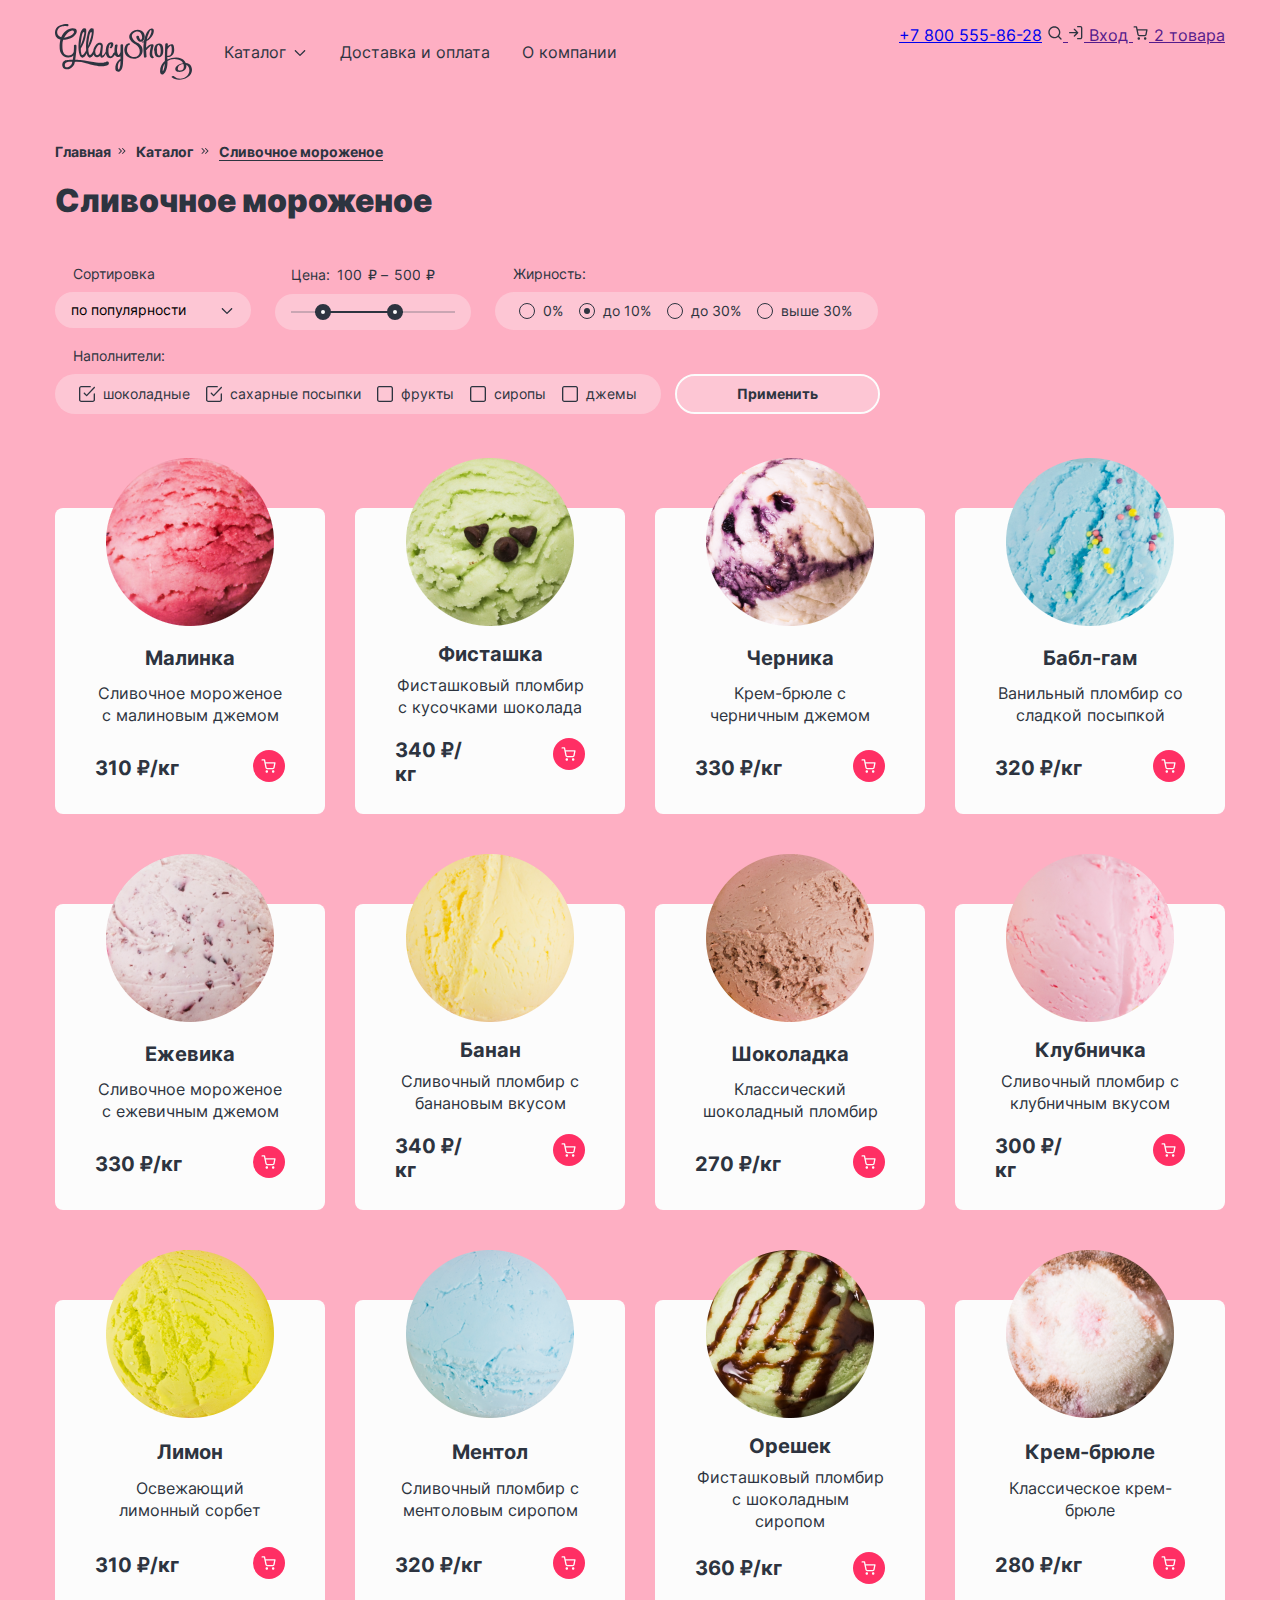
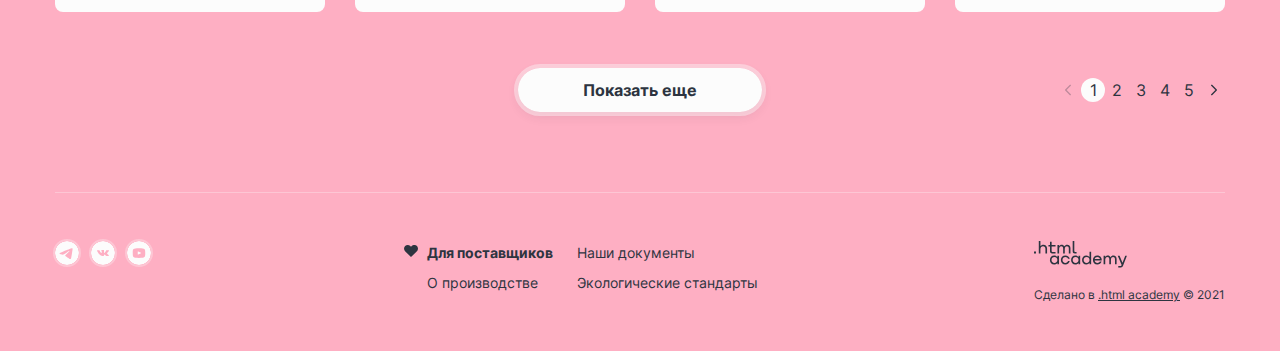
==== catalog.html @ d542ccf6 "Добавляет состояния для кнопок" ====
<!DOCTYPE html>
<html class="page" lang="ru">
  <head>
    <meta charset="utf-8">
    <title>Глейси</title>
    <link rel="stylesheet" href="css/style.css">
  </head>
  <body class="page__body page__body--pink">
    <header class="page__header page-header">
      <nav class="page-header__nav">
        <a class="page-header__logo logo" href="index.html">
          <img class="logo__img" src="img/logo.svg" width="137" height="56" alt="Глейси">
        </a>

        <ul class="page-header__menu site-menu">
          <li class="site-menu__item">
            <a href="" class="site-menu__link">
              Каталог
              <svg class="site-menu__icon" width="16" height="16" viewBox="0 0 16 16" fill="none" xmlns="http://www.w3.org/2000/svg">
                <path fill-rule="evenodd" clip-rule="evenodd" d="M3.80799 6.19526C3.54764 5.93491 3.12553 5.93491 2.86518 6.19526C2.60483 6.45561 2.60483 6.87772 2.86518 7.13807L7.52553 11.7984C7.52759 11.8005 7.52967 11.8026 7.53177 11.8047C7.66246 11.9354 7.83392 12.0005 8.00521 12C8.17518 11.9995 8.34498 11.9344 8.47466 11.8047C8.47675 11.8027 8.47881 11.8006 8.48087 11.7985L13.1412 7.13807C13.4016 6.87772 13.4016 6.45561 13.1412 6.19526C12.8809 5.93491 12.4588 5.93491 12.1984 6.19526L8.00321 10.3905L3.80799 6.19526Z" fill="#2D3440"/>
                </svg>
              </span>
            </a>
          </li>
          <li class="site-menu__item">
            <a href="" class="site-menu__link">Доставка и оплата</a>
          </li>
          <li class="site-menu__item">
            <a href="" class="site-menu__link">О компании</a>
          </li>
        </ul>

        <div class="page-header__menu additional-menu">
          <a class="additional-menu__phone" href="tel:+78005558628">+7 800 555-86-28</a>
          <a class="additional-menu__button additional-menu__button--search" href="">
            <span class="visually-hidden">Поиск</span>
            <svg class="additional-menu__icon" width="16" height="16" viewBox="0 0 16 16" fill="none" xmlns="http://www.w3.org/2000/svg">
              <path fill-rule="evenodd" clip-rule="evenodd" d="M2.66341 7.33008C2.66341 4.75275 4.75275 2.66341 7.33008 2.66341C9.90741 2.66341 11.9967 4.75275 11.9967 7.33008C11.9967 8.58735 11.4995 9.7285 10.691 10.5676C10.6682 10.5852 10.6462 10.6044 10.6253 10.6253C10.6044 10.6463 10.5852 10.6682 10.5676 10.6911C9.72847 11.4996 8.58734 11.9967 7.33008 11.9967C4.75275 11.9967 2.66341 9.90741 2.66341 7.33008ZM11.0752 12.018C10.0487 12.8391 8.74675 13.3301 7.33008 13.3301C4.01637 13.3301 1.33008 10.6438 1.33008 7.33008C1.33008 4.01637 4.01637 1.33008 7.33008 1.33008C10.6438 1.33008 13.3301 4.01637 13.3301 7.33008C13.3301 8.74676 12.8391 10.0488 12.018 11.0752L14.4681 13.5253C14.7285 13.7857 14.7285 14.2078 14.4681 14.4682C14.2078 14.7285 13.7857 14.7285 13.5253 14.4682L11.0752 12.018Z" fill="#2D3440"/>
              </svg>

          </a>
          <a class="additional-menu__button" href="">
            <svg width="16" height="16" viewBox="0 0 16 16" fill="none" xmlns="http://www.w3.org/2000/svg">
              <path fill-rule="evenodd" clip-rule="evenodd" d="M9 1.66667C9 1.29848 9.29848 1 9.66667 1H12.3333C12.8638 1 13.3725 1.21071 13.7475 1.58579C14.1226 1.96086 14.3333 2.46957 14.3333 3V12.3333C14.3333 12.8638 14.1226 13.3725 13.7475 13.7475C13.3725 14.1226 12.8638 14.3333 12.3333 14.3333H9.66667C9.29848 14.3333 9 14.0349 9 13.6667C9 13.2985 9.29848 13 9.66667 13H12.3333C12.5101 13 12.6797 12.9298 12.8047 12.8047C12.9298 12.6797 13 12.5101 13 12.3333V3C13 2.82319 12.9298 2.65362 12.8047 2.5286C12.6797 2.40357 12.5101 2.33333 12.3333 2.33333H9.66667C9.29848 2.33333 9 2.03486 9 1.66667ZM5.86189 3.86193C6.12224 3.60158 6.54435 3.60158 6.8047 3.86193L10.1338 7.19103C10.1509 7.20785 10.1671 7.22559 10.1824 7.24416C10.2142 7.28296 10.2411 7.32451 10.2628 7.36795C10.3079 7.45781 10.3333 7.55927 10.3333 7.66667C10.3333 7.77529 10.3074 7.87785 10.2613 7.96846C10.241 8.00841 10.2164 8.04675 10.1876 8.08278C10.1708 8.10378 10.1527 8.12375 10.1335 8.14256L6.8047 11.4714C6.54435 11.7318 6.12224 11.7318 5.86189 11.4714C5.60154 11.2111 5.60154 10.7889 5.86189 10.5286L8.05715 8.33333H1.66667C1.29848 8.33333 1 8.03486 1 7.66667C1 7.29848 1.29848 7 1.66667 7H8.05715L5.86189 4.80474C5.60154 4.54439 5.60154 4.12228 5.86189 3.86193Z" fill="#2D3440"/>
              </svg>
              Вход
          </a>
          <a class="additional-menu__button" href="">
            <span class="visually-hidden">Корзина</span>
            <svg width="16" height="16" viewBox="0 0 16 16" fill="none" xmlns="http://www.w3.org/2000/svg">
              <path fill-rule="evenodd" clip-rule="evenodd" d="M1.16667 1.25C0.798477 1.25 0.5 1.54848 0.5 1.91667C0.5 2.28486 0.798477 2.58333 1.16667 2.58333H2.93794L3.40537 4.91872C3.40821 4.93667 3.41176 4.95438 3.416 4.97182L4.38338 9.80515L4.3835 9.80571C4.46706 10.2257 4.69562 10.603 5.02921 10.8715C5.36111 11.1387 5.77595 11.2813 6.20183 11.2748H11.8225C12.2484 11.2813 12.6633 11.1387 12.9952 10.8715C13.3289 10.6029 13.5575 10.2254 13.641 9.80515L13.641 9.80515L13.642 9.80016L14.5691 4.93872C14.6063 4.74355 14.5545 4.54195 14.4279 4.38887C14.3012 4.23578 14.1129 4.14716 13.9142 4.14716H4.61072L4.1381 1.78583C4.07574 1.47426 3.80215 1.25 3.4844 1.25H1.16667ZM5.69098 9.54444L4.87759 5.4805H13.1084L12.3328 9.54736C12.31 9.65988 12.2485 9.7609 12.1591 9.83291C12.0691 9.90535 11.9565 9.94383 11.841 9.94162L11.841 9.94149H11.8282H6.19614V9.94137L6.18337 9.94162C6.06787 9.94383 5.95528 9.90535 5.8653 9.83291C5.77531 9.76048 5.71368 9.6587 5.69117 9.5454L5.69098 9.54444ZM4.55739 13.5054C4.55739 12.8175 5.1151 12.2597 5.80307 12.2597C6.49105 12.2597 7.04876 12.8175 7.04876 13.5054C7.04876 14.1934 6.49105 14.7511 5.80307 14.7511C5.1151 14.7511 4.55739 14.1934 4.55739 13.5054ZM10.9307 13.5054C10.9307 12.8175 11.4884 12.2597 12.1764 12.2597C12.8644 12.2597 13.4221 12.8175 13.4221 13.5054C13.4221 14.1934 12.8644 14.7511 12.1764 14.7511C11.4884 14.7511 10.9307 14.1934 10.9307 13.5054Z" fill="#2D3440"/>
            </svg>
            2 товара
          </a>
        </div>
      </nav>
    </header>

    <main class="page__main page-main">
      <ul class="breadcrumbs">
        <li class="breadcrumbs__item">
          <a class="breadcrumbs__link" href="">Главная</a>
        </li>
        <li class="breadcrumbs__item">
          <a class="breadcrumbs__link" href="">Каталог</a>
        </li>
        <li class="breadcrumbs__item">
          <a class="breadcrumbs__link breadcrumbs__link--current" href="">Сливочное мороженое</a>
        </li>
      </ul>

      <h1 class="page-main__title page-main__title--inner">
        Сливочное мороженое
      </h1>

      <section class="filter">
        <form class="filter__form" action="https://echo.htmlacademy.ru/" method="get">

          <div class="filter__top">
            <fieldset class="filter__fieldset">
              <legend class="filter__title" for="sorting">Сортировка</legend>
              <select class="filter__select" name="sorting" id="sorting">
                <option value="popular" checked>по популярности</option>
                <option value="cheap">cначала дешёвое</option>
                <option value="expensive">cначала дорогое</option>
              </select>
            </fieldset>

            <fieldset class="filter__fieldset">
              <legend class="visually-hidden">Цена:</legend>
              <div class="range">
                <div class="range__fields filter__title">
                  Цена:
                  <label>
                  <input class="range__input" type="number" value="100" name="min-price">
                  ₽
                  </label>
                  <label>
                    –
                    <input class="range__input" type="number" value="500" name="max-pricee">
                    ₽
                  </label>
                </div>
                <div class="range__inner">
                  <div class="range__scale scale">
                    <div class="scale__bar" style="margin-left: 24px; margin-right: 52px;">
                      <button class="scale__toggle" type="button">
                        <span class="visually-hidden">Изменить минимальную цену</span>
                      </button>
                      <button class="scale__toggle" type="button">
                        <span class="visually-hidden">Изменить максимальную цену</span>
                      </button>
                    </div>
                  </div>
                </div>

              </div>
            </fieldset>

            <fieldset class="filter__fieldset">
              <legend class="filter__title">Жирность:</legend>
              <ul class="filter__list">
                <li class="filter__item">
                  <label class="control control--radio">
                    <input class="control__input" type="radio" name="fat-content" value="0">
                    <span class="control__lead">0%</span>
                  </label>
                </li>
                <li class="filter__item">
                  <label class="control control--radio">
                    <input class="control__input" type="radio" name="fat-content" value="up-to-10" checked>
                    <span class="control__lead">до 10%</span>
                  </label>
                </li>
                <li class="filter__item">
                  <label class="control control--radio">
                    <input class="control__input" type="radio" name="fat-content" value="up-to-30">
                    <span class="control__lead">до 30%</span>
                  </label>
                </li>
                <li class="filter__item">
                  <label class="control control--radio">
                    <input class="control__input" type="radio" name="fat-content" value="above-30">
                    <span class="control__lead">выше 30%</span>
                  </label>
                </li>
              </ul>
            </fieldset>
          </div>


          <div class="filter__bottom">
            <fieldset class="filter__fieldset">
              <legend class="filter__title">Наполнители:</legend>
              <ul class="filter__list filter__list--fillers">
                <li class="filter__item">
                  <label class="control control--checkbox">
                    <input class="control__input" type="checkbox" name="chocolate" checked>
                    <span class="control__lead">шоколадные</span>
                  </label>
                </li>
                <li class="filter__item">
                  <label  class="control control--checkbox">
                    <input class="control__input" type="checkbox" name="sugar" checked>
                    <span class="control__lead">сахарные посыпки</span>
                  </label>
                </li>
                <li class="filter__item">
                  <label  class="control control--checkbox">
                    <input class="control__input" type="checkbox" name="fruits">
                    <span class="control__lead">фрукты</span>
                  </label>
                </li>
                <li class="filter__item">
                  <label  class="control control--checkbox">
                    <input class="control__input" type="checkbox" name="syrups">
                    <span class="control__lead">сиропы</span>
                  </label>
                </li>
                <li class="filter__item">
                  <label  class="control control--checkbox">
                    <input class="control__input" type="checkbox" name="jams">
                    <span class="control__lead">джемы</span>
                  </label>
                </li>
              </ul>
            </fieldset>

            <input class="filter__button button button--tretiary" type="submit" value="Применить">
          </div>

        </form>
      </section>

      <section class="card-list">
        <h2 class="visually-hidden">Результаты поиска</h2>

        <article class="card">
          <img class="card__img" src="img/catalog/catalog-1.png" width="168" height="168" alt="">
          <h4 class="card__title">Малинка</h4>
          <p class="card__desc">Сливочное мороженое с малиновым джемом</p>
          <span class="card__price">310 ₽/кг</span>
          <button class="card__button">
            <span class="visually-hidden">Купить</span>
            <svg width="16" height="16" viewBox="0 0 16 16" fill="none" xmlns="http://www.w3.org/2000/svg">
              <path fill-rule="evenodd" clip-rule="evenodd" d="M1.16667 1.25C0.798477 1.25 0.5 1.54848 0.5 1.91667C0.5 2.28486 0.798477 2.58333 1.16667 2.58333H2.93794L3.40537 4.91872C3.40821 4.93667 3.41176 4.95438 3.416 4.97182L4.38338 9.80515L4.3835 9.80571C4.46706 10.2257 4.69562 10.603 5.02921 10.8715C5.36111 11.1387 5.77595 11.2813 6.20183 11.2748H11.8225C12.2484 11.2813 12.6633 11.1387 12.9952 10.8715C13.3289 10.6029 13.5575 10.2254 13.641 9.80515L13.641 9.80515L13.642 9.80016L14.5691 4.93872C14.6063 4.74355 14.5545 4.54195 14.4279 4.38887C14.3012 4.23578 14.1129 4.14716 13.9142 4.14716H4.61072L4.1381 1.78583C4.07574 1.47426 3.80215 1.25 3.4844 1.25H1.16667ZM5.69098 9.54444L4.87759 5.4805H13.1084L12.3328 9.54736C12.31 9.65988 12.2485 9.7609 12.1591 9.83291C12.0691 9.90535 11.9565 9.94383 11.841 9.94162L11.841 9.94149H11.8282H6.19614V9.94137L6.18337 9.94162C6.06787 9.94383 5.95528 9.90535 5.8653 9.83291C5.77531 9.76048 5.71368 9.6587 5.69117 9.5454L5.69098 9.54444ZM4.55739 13.5054C4.55739 12.8175 5.1151 12.2597 5.80307 12.2597C6.49105 12.2597 7.04876 12.8175 7.04876 13.5054C7.04876 14.1934 6.49105 14.7511 5.80307 14.7511C5.1151 14.7511 4.55739 14.1934 4.55739 13.5054ZM10.9307 13.5054C10.9307 12.8175 11.4884 12.2597 12.1764 12.2597C12.8644 12.2597 13.4221 12.8175 13.4221 13.5054C13.4221 14.1934 12.8644 14.7511 12.1764 14.7511C11.4884 14.7511 10.9307 14.1934 10.9307 13.5054Z" fill="currentColor"/>
            </svg>
          </button>
        </article>

        <article class="card">
          <img class="card__img" src="img/catalog/catalog-2.png" width="168" height="168" alt="">
          <h4 class="card__title">Фисташка</h4>
          <p class="card__desc">Фисташковый пломбир с кусочками шоколада</p>
          <span class="card__price">340 ₽/кг</span>
          <button class="card__button">
            <span class="visually-hidden">Купить</span>
            <svg width="16" height="16" viewBox="0 0 16 16" fill="none" xmlns="http://www.w3.org/2000/svg">
              <path fill-rule="evenodd" clip-rule="evenodd" d="M1.16667 1.25C0.798477 1.25 0.5 1.54848 0.5 1.91667C0.5 2.28486 0.798477 2.58333 1.16667 2.58333H2.93794L3.40537 4.91872C3.40821 4.93667 3.41176 4.95438 3.416 4.97182L4.38338 9.80515L4.3835 9.80571C4.46706 10.2257 4.69562 10.603 5.02921 10.8715C5.36111 11.1387 5.77595 11.2813 6.20183 11.2748H11.8225C12.2484 11.2813 12.6633 11.1387 12.9952 10.8715C13.3289 10.6029 13.5575 10.2254 13.641 9.80515L13.641 9.80515L13.642 9.80016L14.5691 4.93872C14.6063 4.74355 14.5545 4.54195 14.4279 4.38887C14.3012 4.23578 14.1129 4.14716 13.9142 4.14716H4.61072L4.1381 1.78583C4.07574 1.47426 3.80215 1.25 3.4844 1.25H1.16667ZM5.69098 9.54444L4.87759 5.4805H13.1084L12.3328 9.54736C12.31 9.65988 12.2485 9.7609 12.1591 9.83291C12.0691 9.90535 11.9565 9.94383 11.841 9.94162L11.841 9.94149H11.8282H6.19614V9.94137L6.18337 9.94162C6.06787 9.94383 5.95528 9.90535 5.8653 9.83291C5.77531 9.76048 5.71368 9.6587 5.69117 9.5454L5.69098 9.54444ZM4.55739 13.5054C4.55739 12.8175 5.1151 12.2597 5.80307 12.2597C6.49105 12.2597 7.04876 12.8175 7.04876 13.5054C7.04876 14.1934 6.49105 14.7511 5.80307 14.7511C5.1151 14.7511 4.55739 14.1934 4.55739 13.5054ZM10.9307 13.5054C10.9307 12.8175 11.4884 12.2597 12.1764 12.2597C12.8644 12.2597 13.4221 12.8175 13.4221 13.5054C13.4221 14.1934 12.8644 14.7511 12.1764 14.7511C11.4884 14.7511 10.9307 14.1934 10.9307 13.5054Z" fill="currentColor"/>
            </svg>
          </button>
        </article>

        <article class="card">
          <img class="card__img" src="img/catalog/catalog-3.png" width="168" height="168" alt="">
          <h4 class="card__title">Черника</h4>
          <p class="card__desc">Крем-брюле с черничным джемом</p>
          <span class="card__price">330 ₽/кг</span>
          <button class="card__button">
            <span class="visually-hidden">Купить</span>
            <svg width="16" height="16" viewBox="0 0 16 16" fill="none" xmlns="http://www.w3.org/2000/svg">
              <path fill-rule="evenodd" clip-rule="evenodd" d="M1.16667 1.25C0.798477 1.25 0.5 1.54848 0.5 1.91667C0.5 2.28486 0.798477 2.58333 1.16667 2.58333H2.93794L3.40537 4.91872C3.40821 4.93667 3.41176 4.95438 3.416 4.97182L4.38338 9.80515L4.3835 9.80571C4.46706 10.2257 4.69562 10.603 5.02921 10.8715C5.36111 11.1387 5.77595 11.2813 6.20183 11.2748H11.8225C12.2484 11.2813 12.6633 11.1387 12.9952 10.8715C13.3289 10.6029 13.5575 10.2254 13.641 9.80515L13.641 9.80515L13.642 9.80016L14.5691 4.93872C14.6063 4.74355 14.5545 4.54195 14.4279 4.38887C14.3012 4.23578 14.1129 4.14716 13.9142 4.14716H4.61072L4.1381 1.78583C4.07574 1.47426 3.80215 1.25 3.4844 1.25H1.16667ZM5.69098 9.54444L4.87759 5.4805H13.1084L12.3328 9.54736C12.31 9.65988 12.2485 9.7609 12.1591 9.83291C12.0691 9.90535 11.9565 9.94383 11.841 9.94162L11.841 9.94149H11.8282H6.19614V9.94137L6.18337 9.94162C6.06787 9.94383 5.95528 9.90535 5.8653 9.83291C5.77531 9.76048 5.71368 9.6587 5.69117 9.5454L5.69098 9.54444ZM4.55739 13.5054C4.55739 12.8175 5.1151 12.2597 5.80307 12.2597C6.49105 12.2597 7.04876 12.8175 7.04876 13.5054C7.04876 14.1934 6.49105 14.7511 5.80307 14.7511C5.1151 14.7511 4.55739 14.1934 4.55739 13.5054ZM10.9307 13.5054C10.9307 12.8175 11.4884 12.2597 12.1764 12.2597C12.8644 12.2597 13.4221 12.8175 13.4221 13.5054C13.4221 14.1934 12.8644 14.7511 12.1764 14.7511C11.4884 14.7511 10.9307 14.1934 10.9307 13.5054Z" fill="currentColor"/>
            </svg>
          </button>
        </article>

        <article class="card">
          <img class="card__img" src="img/catalog/catalog-4.png" width="168" height="168" alt="">
          <h4 class="card__title">Бабл-гам</h4>
          <p class="card__desc">Ванильный пломбир со сладкой посыпкой</p>
          <span class="card__price">320 ₽/кг</span>
          <button class="card__button">
            <span class="visually-hidden">Купить</span>
            <svg width="16" height="16" viewBox="0 0 16 16" fill="none" xmlns="http://www.w3.org/2000/svg">
              <path fill-rule="evenodd" clip-rule="evenodd" d="M1.16667 1.25C0.798477 1.25 0.5 1.54848 0.5 1.91667C0.5 2.28486 0.798477 2.58333 1.16667 2.58333H2.93794L3.40537 4.91872C3.40821 4.93667 3.41176 4.95438 3.416 4.97182L4.38338 9.80515L4.3835 9.80571C4.46706 10.2257 4.69562 10.603 5.02921 10.8715C5.36111 11.1387 5.77595 11.2813 6.20183 11.2748H11.8225C12.2484 11.2813 12.6633 11.1387 12.9952 10.8715C13.3289 10.6029 13.5575 10.2254 13.641 9.80515L13.641 9.80515L13.642 9.80016L14.5691 4.93872C14.6063 4.74355 14.5545 4.54195 14.4279 4.38887C14.3012 4.23578 14.1129 4.14716 13.9142 4.14716H4.61072L4.1381 1.78583C4.07574 1.47426 3.80215 1.25 3.4844 1.25H1.16667ZM5.69098 9.54444L4.87759 5.4805H13.1084L12.3328 9.54736C12.31 9.65988 12.2485 9.7609 12.1591 9.83291C12.0691 9.90535 11.9565 9.94383 11.841 9.94162L11.841 9.94149H11.8282H6.19614V9.94137L6.18337 9.94162C6.06787 9.94383 5.95528 9.90535 5.8653 9.83291C5.77531 9.76048 5.71368 9.6587 5.69117 9.5454L5.69098 9.54444ZM4.55739 13.5054C4.55739 12.8175 5.1151 12.2597 5.80307 12.2597C6.49105 12.2597 7.04876 12.8175 7.04876 13.5054C7.04876 14.1934 6.49105 14.7511 5.80307 14.7511C5.1151 14.7511 4.55739 14.1934 4.55739 13.5054ZM10.9307 13.5054C10.9307 12.8175 11.4884 12.2597 12.1764 12.2597C12.8644 12.2597 13.4221 12.8175 13.4221 13.5054C13.4221 14.1934 12.8644 14.7511 12.1764 14.7511C11.4884 14.7511 10.9307 14.1934 10.9307 13.5054Z" fill="currentColor"/>
            </svg>
          </button>
        </article>

        <article class="card">
          <img class="card__img" src="img/catalog/catalog-5.png" width="168" height="168" alt="">
          <h4 class="card__title">Ежевика</h4>
          <p class="card__desc">Сливочное мороженое с ежевичным джемом</p>
          <span class="card__price">330 ₽/кг</span>
          <button class="card__button">
            <span class="visually-hidden">Купить</span>
            <svg width="16" height="16" viewBox="0 0 16 16" fill="none" xmlns="http://www.w3.org/2000/svg">
              <path fill-rule="evenodd" clip-rule="evenodd" d="M1.16667 1.25C0.798477 1.25 0.5 1.54848 0.5 1.91667C0.5 2.28486 0.798477 2.58333 1.16667 2.58333H2.93794L3.40537 4.91872C3.40821 4.93667 3.41176 4.95438 3.416 4.97182L4.38338 9.80515L4.3835 9.80571C4.46706 10.2257 4.69562 10.603 5.02921 10.8715C5.36111 11.1387 5.77595 11.2813 6.20183 11.2748H11.8225C12.2484 11.2813 12.6633 11.1387 12.9952 10.8715C13.3289 10.6029 13.5575 10.2254 13.641 9.80515L13.641 9.80515L13.642 9.80016L14.5691 4.93872C14.6063 4.74355 14.5545 4.54195 14.4279 4.38887C14.3012 4.23578 14.1129 4.14716 13.9142 4.14716H4.61072L4.1381 1.78583C4.07574 1.47426 3.80215 1.25 3.4844 1.25H1.16667ZM5.69098 9.54444L4.87759 5.4805H13.1084L12.3328 9.54736C12.31 9.65988 12.2485 9.7609 12.1591 9.83291C12.0691 9.90535 11.9565 9.94383 11.841 9.94162L11.841 9.94149H11.8282H6.19614V9.94137L6.18337 9.94162C6.06787 9.94383 5.95528 9.90535 5.8653 9.83291C5.77531 9.76048 5.71368 9.6587 5.69117 9.5454L5.69098 9.54444ZM4.55739 13.5054C4.55739 12.8175 5.1151 12.2597 5.80307 12.2597C6.49105 12.2597 7.04876 12.8175 7.04876 13.5054C7.04876 14.1934 6.49105 14.7511 5.80307 14.7511C5.1151 14.7511 4.55739 14.1934 4.55739 13.5054ZM10.9307 13.5054C10.9307 12.8175 11.4884 12.2597 12.1764 12.2597C12.8644 12.2597 13.4221 12.8175 13.4221 13.5054C13.4221 14.1934 12.8644 14.7511 12.1764 14.7511C11.4884 14.7511 10.9307 14.1934 10.9307 13.5054Z" fill="currentColor"/>
            </svg>
          </button>
        </article>

        <article class="card">
          <img class="card__img" src="img/catalog/catalog-6.png" width="168" height="168" alt="">
          <h4 class="card__title">Банан</h4>
          <p class="card__desc">Сливочный пломбир с банановым вкусом</p>
          <span class="card__price">340 ₽/кг</span>
          <button class="card__button">
            <span class="visually-hidden">Купить</span>
            <svg width="16" height="16" viewBox="0 0 16 16" fill="none" xmlns="http://www.w3.org/2000/svg">
              <path fill-rule="evenodd" clip-rule="evenodd" d="M1.16667 1.25C0.798477 1.25 0.5 1.54848 0.5 1.91667C0.5 2.28486 0.798477 2.58333 1.16667 2.58333H2.93794L3.40537 4.91872C3.40821 4.93667 3.41176 4.95438 3.416 4.97182L4.38338 9.80515L4.3835 9.80571C4.46706 10.2257 4.69562 10.603 5.02921 10.8715C5.36111 11.1387 5.77595 11.2813 6.20183 11.2748H11.8225C12.2484 11.2813 12.6633 11.1387 12.9952 10.8715C13.3289 10.6029 13.5575 10.2254 13.641 9.80515L13.641 9.80515L13.642 9.80016L14.5691 4.93872C14.6063 4.74355 14.5545 4.54195 14.4279 4.38887C14.3012 4.23578 14.1129 4.14716 13.9142 4.14716H4.61072L4.1381 1.78583C4.07574 1.47426 3.80215 1.25 3.4844 1.25H1.16667ZM5.69098 9.54444L4.87759 5.4805H13.1084L12.3328 9.54736C12.31 9.65988 12.2485 9.7609 12.1591 9.83291C12.0691 9.90535 11.9565 9.94383 11.841 9.94162L11.841 9.94149H11.8282H6.19614V9.94137L6.18337 9.94162C6.06787 9.94383 5.95528 9.90535 5.8653 9.83291C5.77531 9.76048 5.71368 9.6587 5.69117 9.5454L5.69098 9.54444ZM4.55739 13.5054C4.55739 12.8175 5.1151 12.2597 5.80307 12.2597C6.49105 12.2597 7.04876 12.8175 7.04876 13.5054C7.04876 14.1934 6.49105 14.7511 5.80307 14.7511C5.1151 14.7511 4.55739 14.1934 4.55739 13.5054ZM10.9307 13.5054C10.9307 12.8175 11.4884 12.2597 12.1764 12.2597C12.8644 12.2597 13.4221 12.8175 13.4221 13.5054C13.4221 14.1934 12.8644 14.7511 12.1764 14.7511C11.4884 14.7511 10.9307 14.1934 10.9307 13.5054Z" fill="currentColor"/>
            </svg>
          </button>
        </article>

        <article class="card">
          <img class="card__img" src="img/catalog/catalog-7.png" width="168" height="168" alt="">
          <h4 class="card__title">Шоколадка</h4>
          <p class="card__desc">Классический шоколадный пломбир</p>
          <span class="card__price">270 ₽/кг</span>
          <button class="card__button">
            <span class="visually-hidden">Купить</span>
            <svg width="16" height="16" viewBox="0 0 16 16" fill="none" xmlns="http://www.w3.org/2000/svg">
              <path fill-rule="evenodd" clip-rule="evenodd" d="M1.16667 1.25C0.798477 1.25 0.5 1.54848 0.5 1.91667C0.5 2.28486 0.798477 2.58333 1.16667 2.58333H2.93794L3.40537 4.91872C3.40821 4.93667 3.41176 4.95438 3.416 4.97182L4.38338 9.80515L4.3835 9.80571C4.46706 10.2257 4.69562 10.603 5.02921 10.8715C5.36111 11.1387 5.77595 11.2813 6.20183 11.2748H11.8225C12.2484 11.2813 12.6633 11.1387 12.9952 10.8715C13.3289 10.6029 13.5575 10.2254 13.641 9.80515L13.641 9.80515L13.642 9.80016L14.5691 4.93872C14.6063 4.74355 14.5545 4.54195 14.4279 4.38887C14.3012 4.23578 14.1129 4.14716 13.9142 4.14716H4.61072L4.1381 1.78583C4.07574 1.47426 3.80215 1.25 3.4844 1.25H1.16667ZM5.69098 9.54444L4.87759 5.4805H13.1084L12.3328 9.54736C12.31 9.65988 12.2485 9.7609 12.1591 9.83291C12.0691 9.90535 11.9565 9.94383 11.841 9.94162L11.841 9.94149H11.8282H6.19614V9.94137L6.18337 9.94162C6.06787 9.94383 5.95528 9.90535 5.8653 9.83291C5.77531 9.76048 5.71368 9.6587 5.69117 9.5454L5.69098 9.54444ZM4.55739 13.5054C4.55739 12.8175 5.1151 12.2597 5.80307 12.2597C6.49105 12.2597 7.04876 12.8175 7.04876 13.5054C7.04876 14.1934 6.49105 14.7511 5.80307 14.7511C5.1151 14.7511 4.55739 14.1934 4.55739 13.5054ZM10.9307 13.5054C10.9307 12.8175 11.4884 12.2597 12.1764 12.2597C12.8644 12.2597 13.4221 12.8175 13.4221 13.5054C13.4221 14.1934 12.8644 14.7511 12.1764 14.7511C11.4884 14.7511 10.9307 14.1934 10.9307 13.5054Z" fill="currentColor"/>
            </svg>
          </button>
        </article>

        <article class="card">
          <img class="card__img" src="img/catalog/catalog-8.png" width="168" height="168" alt="">
          <h4 class="card__title">Клубничка</h4>
          <p class="card__desc">Сливочный пломбир с клубничным вкусом</p>
          <span class="card__price">300 ₽/кг</span>
          <button class="card__button">
            <span class="visually-hidden">Купить</span>
            <svg width="16" height="16" viewBox="0 0 16 16" fill="none" xmlns="http://www.w3.org/2000/svg">
              <path fill-rule="evenodd" clip-rule="evenodd" d="M1.16667 1.25C0.798477 1.25 0.5 1.54848 0.5 1.91667C0.5 2.28486 0.798477 2.58333 1.16667 2.58333H2.93794L3.40537 4.91872C3.40821 4.93667 3.41176 4.95438 3.416 4.97182L4.38338 9.80515L4.3835 9.80571C4.46706 10.2257 4.69562 10.603 5.02921 10.8715C5.36111 11.1387 5.77595 11.2813 6.20183 11.2748H11.8225C12.2484 11.2813 12.6633 11.1387 12.9952 10.8715C13.3289 10.6029 13.5575 10.2254 13.641 9.80515L13.641 9.80515L13.642 9.80016L14.5691 4.93872C14.6063 4.74355 14.5545 4.54195 14.4279 4.38887C14.3012 4.23578 14.1129 4.14716 13.9142 4.14716H4.61072L4.1381 1.78583C4.07574 1.47426 3.80215 1.25 3.4844 1.25H1.16667ZM5.69098 9.54444L4.87759 5.4805H13.1084L12.3328 9.54736C12.31 9.65988 12.2485 9.7609 12.1591 9.83291C12.0691 9.90535 11.9565 9.94383 11.841 9.94162L11.841 9.94149H11.8282H6.19614V9.94137L6.18337 9.94162C6.06787 9.94383 5.95528 9.90535 5.8653 9.83291C5.77531 9.76048 5.71368 9.6587 5.69117 9.5454L5.69098 9.54444ZM4.55739 13.5054C4.55739 12.8175 5.1151 12.2597 5.80307 12.2597C6.49105 12.2597 7.04876 12.8175 7.04876 13.5054C7.04876 14.1934 6.49105 14.7511 5.80307 14.7511C5.1151 14.7511 4.55739 14.1934 4.55739 13.5054ZM10.9307 13.5054C10.9307 12.8175 11.4884 12.2597 12.1764 12.2597C12.8644 12.2597 13.4221 12.8175 13.4221 13.5054C13.4221 14.1934 12.8644 14.7511 12.1764 14.7511C11.4884 14.7511 10.9307 14.1934 10.9307 13.5054Z" fill="currentColor"/>
            </svg>
          </button>
        </article>

        <article class="card">
          <img class="card__img" src="img/catalog/catalog-9.png" width="168" height="168" alt="">
          <h4 class="card__title">Лимон</h4>
          <p class="card__desc">Освежающий лимонный сорбет</p>
          <span class="card__price">310 ₽/кг</span>
          <button class="card__button">
            <span class="visually-hidden">Купить</span>
            <svg width="16" height="16" viewBox="0 0 16 16" fill="none" xmlns="http://www.w3.org/2000/svg">
              <path fill-rule="evenodd" clip-rule="evenodd" d="M1.16667 1.25C0.798477 1.25 0.5 1.54848 0.5 1.91667C0.5 2.28486 0.798477 2.58333 1.16667 2.58333H2.93794L3.40537 4.91872C3.40821 4.93667 3.41176 4.95438 3.416 4.97182L4.38338 9.80515L4.3835 9.80571C4.46706 10.2257 4.69562 10.603 5.02921 10.8715C5.36111 11.1387 5.77595 11.2813 6.20183 11.2748H11.8225C12.2484 11.2813 12.6633 11.1387 12.9952 10.8715C13.3289 10.6029 13.5575 10.2254 13.641 9.80515L13.641 9.80515L13.642 9.80016L14.5691 4.93872C14.6063 4.74355 14.5545 4.54195 14.4279 4.38887C14.3012 4.23578 14.1129 4.14716 13.9142 4.14716H4.61072L4.1381 1.78583C4.07574 1.47426 3.80215 1.25 3.4844 1.25H1.16667ZM5.69098 9.54444L4.87759 5.4805H13.1084L12.3328 9.54736C12.31 9.65988 12.2485 9.7609 12.1591 9.83291C12.0691 9.90535 11.9565 9.94383 11.841 9.94162L11.841 9.94149H11.8282H6.19614V9.94137L6.18337 9.94162C6.06787 9.94383 5.95528 9.90535 5.8653 9.83291C5.77531 9.76048 5.71368 9.6587 5.69117 9.5454L5.69098 9.54444ZM4.55739 13.5054C4.55739 12.8175 5.1151 12.2597 5.80307 12.2597C6.49105 12.2597 7.04876 12.8175 7.04876 13.5054C7.04876 14.1934 6.49105 14.7511 5.80307 14.7511C5.1151 14.7511 4.55739 14.1934 4.55739 13.5054ZM10.9307 13.5054C10.9307 12.8175 11.4884 12.2597 12.1764 12.2597C12.8644 12.2597 13.4221 12.8175 13.4221 13.5054C13.4221 14.1934 12.8644 14.7511 12.1764 14.7511C11.4884 14.7511 10.9307 14.1934 10.9307 13.5054Z" fill="currentColor"/>
            </svg>
          </button>
        </article>

        <article class="card">
          <img class="card__img" src="img/catalog/catalog-10.png" width="168" height="168" alt="">
          <h4 class="card__title">Ментол</h4>
          <p class="card__desc">Сливочный пломбир с ментоловым сиропом</p>
          <span class="card__price">320 ₽/кг</span>
          <button class="card__button">
            <span class="visually-hidden">Купить</span>
            <svg width="16" height="16" viewBox="0 0 16 16" fill="none" xmlns="http://www.w3.org/2000/svg">
              <path fill-rule="evenodd" clip-rule="evenodd" d="M1.16667 1.25C0.798477 1.25 0.5 1.54848 0.5 1.91667C0.5 2.28486 0.798477 2.58333 1.16667 2.58333H2.93794L3.40537 4.91872C3.40821 4.93667 3.41176 4.95438 3.416 4.97182L4.38338 9.80515L4.3835 9.80571C4.46706 10.2257 4.69562 10.603 5.02921 10.8715C5.36111 11.1387 5.77595 11.2813 6.20183 11.2748H11.8225C12.2484 11.2813 12.6633 11.1387 12.9952 10.8715C13.3289 10.6029 13.5575 10.2254 13.641 9.80515L13.641 9.80515L13.642 9.80016L14.5691 4.93872C14.6063 4.74355 14.5545 4.54195 14.4279 4.38887C14.3012 4.23578 14.1129 4.14716 13.9142 4.14716H4.61072L4.1381 1.78583C4.07574 1.47426 3.80215 1.25 3.4844 1.25H1.16667ZM5.69098 9.54444L4.87759 5.4805H13.1084L12.3328 9.54736C12.31 9.65988 12.2485 9.7609 12.1591 9.83291C12.0691 9.90535 11.9565 9.94383 11.841 9.94162L11.841 9.94149H11.8282H6.19614V9.94137L6.18337 9.94162C6.06787 9.94383 5.95528 9.90535 5.8653 9.83291C5.77531 9.76048 5.71368 9.6587 5.69117 9.5454L5.69098 9.54444ZM4.55739 13.5054C4.55739 12.8175 5.1151 12.2597 5.80307 12.2597C6.49105 12.2597 7.04876 12.8175 7.04876 13.5054C7.04876 14.1934 6.49105 14.7511 5.80307 14.7511C5.1151 14.7511 4.55739 14.1934 4.55739 13.5054ZM10.9307 13.5054C10.9307 12.8175 11.4884 12.2597 12.1764 12.2597C12.8644 12.2597 13.4221 12.8175 13.4221 13.5054C13.4221 14.1934 12.8644 14.7511 12.1764 14.7511C11.4884 14.7511 10.9307 14.1934 10.9307 13.5054Z" fill="currentColor"/>
            </svg>
          </button>
        </article>

        <article class="card">
          <img class="card__img" src="img/catalog/catalog-11.png" width="168" height="168" alt="">
          <h4 class="card__title">Орешек</h4>
          <p class="card__desc">Фисташковый пломбир с шоколадным сиропом</p>
          <span class="card__price">360 ₽/кг</span>
          <button class="card__button">
            <span class="visually-hidden">Купить</span>
            <svg width="16" height="16" viewBox="0 0 16 16" fill="none" xmlns="http://www.w3.org/2000/svg">
              <path fill-rule="evenodd" clip-rule="evenodd" d="M1.16667 1.25C0.798477 1.25 0.5 1.54848 0.5 1.91667C0.5 2.28486 0.798477 2.58333 1.16667 2.58333H2.93794L3.40537 4.91872C3.40821 4.93667 3.41176 4.95438 3.416 4.97182L4.38338 9.80515L4.3835 9.80571C4.46706 10.2257 4.69562 10.603 5.02921 10.8715C5.36111 11.1387 5.77595 11.2813 6.20183 11.2748H11.8225C12.2484 11.2813 12.6633 11.1387 12.9952 10.8715C13.3289 10.6029 13.5575 10.2254 13.641 9.80515L13.641 9.80515L13.642 9.80016L14.5691 4.93872C14.6063 4.74355 14.5545 4.54195 14.4279 4.38887C14.3012 4.23578 14.1129 4.14716 13.9142 4.14716H4.61072L4.1381 1.78583C4.07574 1.47426 3.80215 1.25 3.4844 1.25H1.16667ZM5.69098 9.54444L4.87759 5.4805H13.1084L12.3328 9.54736C12.31 9.65988 12.2485 9.7609 12.1591 9.83291C12.0691 9.90535 11.9565 9.94383 11.841 9.94162L11.841 9.94149H11.8282H6.19614V9.94137L6.18337 9.94162C6.06787 9.94383 5.95528 9.90535 5.8653 9.83291C5.77531 9.76048 5.71368 9.6587 5.69117 9.5454L5.69098 9.54444ZM4.55739 13.5054C4.55739 12.8175 5.1151 12.2597 5.80307 12.2597C6.49105 12.2597 7.04876 12.8175 7.04876 13.5054C7.04876 14.1934 6.49105 14.7511 5.80307 14.7511C5.1151 14.7511 4.55739 14.1934 4.55739 13.5054ZM10.9307 13.5054C10.9307 12.8175 11.4884 12.2597 12.1764 12.2597C12.8644 12.2597 13.4221 12.8175 13.4221 13.5054C13.4221 14.1934 12.8644 14.7511 12.1764 14.7511C11.4884 14.7511 10.9307 14.1934 10.9307 13.5054Z" fill="currentColor"/>
            </svg>
          </button>
        </article>

        <article class="card">
          <img class="card__img" src="img/catalog/catalog-12.png" width="168" height="168" alt="">
          <h4 class="card__title">Крем-брюле</h4>
          <p class="card__desc">Классическое крем-брюле</p>
          <span class="card__price">280 ₽/кг</span>
          <button class="card__button">
            <span class="visually-hidden">Купить</span>
            <svg width="16" height="16" viewBox="0 0 16 16" fill="none" xmlns="http://www.w3.org/2000/svg">
              <path fill-rule="evenodd" clip-rule="evenodd" d="M1.16667 1.25C0.798477 1.25 0.5 1.54848 0.5 1.91667C0.5 2.28486 0.798477 2.58333 1.16667 2.58333H2.93794L3.40537 4.91872C3.40821 4.93667 3.41176 4.95438 3.416 4.97182L4.38338 9.80515L4.3835 9.80571C4.46706 10.2257 4.69562 10.603 5.02921 10.8715C5.36111 11.1387 5.77595 11.2813 6.20183 11.2748H11.8225C12.2484 11.2813 12.6633 11.1387 12.9952 10.8715C13.3289 10.6029 13.5575 10.2254 13.641 9.80515L13.641 9.80515L13.642 9.80016L14.5691 4.93872C14.6063 4.74355 14.5545 4.54195 14.4279 4.38887C14.3012 4.23578 14.1129 4.14716 13.9142 4.14716H4.61072L4.1381 1.78583C4.07574 1.47426 3.80215 1.25 3.4844 1.25H1.16667ZM5.69098 9.54444L4.87759 5.4805H13.1084L12.3328 9.54736C12.31 9.65988 12.2485 9.7609 12.1591 9.83291C12.0691 9.90535 11.9565 9.94383 11.841 9.94162L11.841 9.94149H11.8282H6.19614V9.94137L6.18337 9.94162C6.06787 9.94383 5.95528 9.90535 5.8653 9.83291C5.77531 9.76048 5.71368 9.6587 5.69117 9.5454L5.69098 9.54444ZM4.55739 13.5054C4.55739 12.8175 5.1151 12.2597 5.80307 12.2597C6.49105 12.2597 7.04876 12.8175 7.04876 13.5054C7.04876 14.1934 6.49105 14.7511 5.80307 14.7511C5.1151 14.7511 4.55739 14.1934 4.55739 13.5054ZM10.9307 13.5054C10.9307 12.8175 11.4884 12.2597 12.1764 12.2597C12.8644 12.2597 13.4221 12.8175 13.4221 13.5054C13.4221 14.1934 12.8644 14.7511 12.1764 14.7511C11.4884 14.7511 10.9307 14.1934 10.9307 13.5054Z" fill="currentColor"/>
            </svg>
          </button>
        </article>
      </section>

      <div class="pagination">
        <button class="pagination__button button" type="button">
          Показать еще
        </button>

        <div class="pagination__nav">
          <h3 class="visually-hidden">Список страниц</h3>

          <ul class="pagination__list">
            <li class="pagination__item">
              <a href="#" class="pagination__link pagination__link--prev pagination_link--disabled">
                <span class="visually-hidden">Предыдущая страница</span>
                <svg width="16" height="16" viewBox="0 0 16 16" fill="none" xmlns="http://www.w3.org/2000/svg">
                  <path fill-rule="evenodd" clip-rule="evenodd" d="M9.8033 3.80515C10.063 3.54545 10.063 3.12439 9.8033 2.8647C9.54361 2.605 9.12255 2.605 8.86285 2.8647L4.19477 7.53277C3.93593 7.79162 3.93508 8.21075 4.19221 8.47065C4.19338 8.47183 4.19454 8.47301 4.19572 8.47418L8.8638 13.1423C9.12349 13.402 9.54455 13.402 9.80425 13.1423C10.0639 12.8826 10.0639 12.4615 9.80425 12.2018L5.60545 8.00301L9.8033 3.80515Z" fill="currentColor"/>
                </svg>
              </a>
            </li>

            <li class="pagination__item">
              <a href="" class="pagination__link pagination__link--current">1</a>
            </li>
            <li class="pagination__item">
              <a href="" class="pagination__link">2</a>
            </li>
            <li class="pagination__item">
              <a href="" class="pagination__link">3</a>
            </li>
            <li class="pagination__item">
              <a href="" class="pagination__link">4</a>
            </li>
            <li class="pagination__item">
              <a href="" class="pagination__link">5</a>
            </li>

            <li class="pagination__item">
              <a href="" class="pagination__link pagination__link--next">
                <span class="visually-hidden">Следующая страница</span>
                <svg width="16" height="16" viewBox="0 0 16 16" fill="none" xmlns="http://www.w3.org/2000/svg">
                  <path fill-rule="evenodd" clip-rule="evenodd" d="M7.13526 2.8647C6.87557 2.605 6.45451 2.605 6.19481 2.8647C5.93511 3.12439 5.93511 3.54545 6.19481 3.80515L10.3961 8.00643L6.19477 12.2077C5.93508 12.4674 5.93508 12.8885 6.19477 13.1482C6.45447 13.4079 6.87553 13.4079 7.13523 13.1482L11.804 8.47944C11.8049 8.47852 11.8058 8.47759 11.8068 8.47666C12.0665 8.21696 12.0665 7.79591 11.8068 7.53621L7.13526 2.8647Z" fill="currentColor"/>
                </svg>
              </a>
            </li>
          </ul>
        </div>
      </div>

    </main>

    <footer class="page__footer page__footer--inner page-footer">
      <div class="page-footer__social social">
        <ul class="social__list">
          <li class="social__item">
            <a class="social__link social__link--telegram" href="https://t.me/htmlacademy">
              <span class="visually-hidden">Telegram</span>

            </a>
          </li>
          <li class="social__item">
            <a class="social__link social__link--vk" href="https://vk.com/htmlacademy">
              <span class="visually-hidden">VK</span>
            </a>
          </li>
          <li class="social__item">
            <a class="social__link social__link--youtube" href="https://www.youtube.com/user/htmlacademyru">
              <span class="visually-hidden">Youtube</span>
            </a>
          </li>
        </ul>

      </div>

      <div class="page-footer__footer-menu footer-menu">
        <ul class="footer-menu__list">
          <li class="footer-menu__item">
            <a class="footer-menu__link footer-menu__link--heart" href="">Для поставщиков</a>
          </li>
          <li class="footer-menu__item">
            <a class="footer-menu__link " href="">Наши документы</a>
          </li>
          <li class="footer-menu__item ">
            <a class="footer-menu__link" href="">О производстве</a>
          </li>
          <li class="footer-menu__item">
            <a class="footer-menu__link" href="">Экологические стандарты</a>
          </li>
        </ul>

      </div>

      <div class="page-footer__developer developer">
        <a class="developer__logo" href="https://htmlacademy.ru">
          <img class="developer__image" src="img/logo_htmlacademy.svg" width="93" height="27" alt="">
        </a>
        <p class="developer__text">Сделано в <a class="developer__link" href="https://htmlacademy.ru">.html academy</a> © 2021</p>
      </div>
    </footer>
  </body>
</html>
---- css/style.css ----
/* Fonts  */

@font-face {
  font-family: "Inter";
  font-weight: 400;
  font-style: normal;
  font-display: swap;
  src: url("../fonts/inter-400.woff2") format("woff2");
}

@font-face {
  font-family: "Inter";
  font-weight: 700;
  font-style: normal;
  font-display: swap;
  src: url("../fonts/inter-700.woff2") format("woff2");
}

@font-face {
  font-family: "Inter";
  font-weight: 900;
  font-style: normal;
  font-display: swap;
  src: url("../fonts/inter-900.woff2") format("woff2");
}

/* Variables */

:root {
  --color-basic-extra-dark: #2d3440;
  --color-basic-dark: #565c66;
  --color-basic-neutral: #b9b9b9;
  --color-basic-light: #e7e7e7;
  --color-basic-extra-light: #fcfcfc;
  --color-basic-white: #ffffff;
  --color-basic-extra-light-hover: rgba(252, 252, 252, 0.5);
  --color-basic-extra-light-icon: rgba(252, 252, 252, 0.3);

  --color-special-extra-bright: #ff2f64;
  --color-special-bright: #ff4a78;
  --color-special-neutral: #ff7799;
  --color-special-light: #feafc3;
  --color-special-exta-light: #ffcBd8;
  --color-special-blue: #69a9ff;
  --color-special-light-blue: #9fc8ff;
  --color-special-yellow: #fcc850;
  --color-special-light-yellow: #fcdc92;

  --color-status-error: #ea5454;
  --color-status-success: #00e484;
  --color-status-warning: #fd912e;
}


/* Common */

*,
*::before,
*::after {
  box-sizing: border-box;
}

img {
  max-width: 100%;
  height: auto;
}

.visually-hidden {
  position: absolute;

  width: 1px;
  height: 1px;
  margin: -1px;
  padding: 0;
  border: 0;
  clip: rect(0 0 0 0);
  overflow: hidden;
}
/* Button */

.button {
  display: inline-block;
  margin: 0;
  padding: 12px 32px;
  color: var(--color-basic-extra-dark);
  background-color: var(--color-basic-extra-light);
  border-radius: 26px;
  border: none;
  outline: 4px solid rgba(252, 252, 252, 0.40);
  box-shadow: 0px 4px 12px 0px rgba(45, 52, 64, 0.1);
  font-family: inherit;
  font-size: 16px;
  font-weight: 700;
  text-align: center;
  text-decoration: none;
  line-height: 20px;
  box-sizing: content-box;
  cursor: pointer;
}

.button:hover {
   background-color: rgba(252, 252, 252, 0.40);
   outline: 4px solid rgba(252, 252, 252);
   box-shadow: none;
}

.button:focus {
  outline: 2px solid var(--color-basic-extra-dark);
  box-shadow: none;
}

.button:active {
  outline: 2px solid var(--color-basic-extra-dark);
  background-color: var(--color-basic-extra-light) ;
  box-shadow: none;
}

.button--secondary {
  color: var(--color-basic-extra-light);
  background: var(--color-special-extra-bright);
  outline:  4px solid rgba(255, 47, 100, 0.30);
  box-shadow: 0px 4px 12px 0px rgba(45, 52, 64, 0.1);
}

.button--secondary:hover {
  background-color: rgba(252, 252, 252, 0.4);
  color: var(--color-basic-extra-dark);
  outline: 4px solid var(--color-special-extra-bright);
  box-shadow: none;
}

.button--secondary:focus {
  background-color: var(--color-special-extra-bright);
  outline: 2px solid var(--color-basic-extra-dark);
  box-shadow: none;
}

.button--secondary:active {
  background-color: var(--color-special-light);
  outline: 2px solid var(--color-basic-extra-dark);
  box-shadow: none;
}

.button--tretiary {
  padding: 8px;
  font-size: 14px;
  line-height: 20px;
  font-weight: 700;
  background-color: var(--color-basic-extra-light-icon);
  outline: 2px solid var(--color-basic-extra-light);
  box-shadow: none;
}

.button--tretiary:hover {
  background-color: var(--color-basic-extra-light);
  outline: 2px solid rgba(252, 252, 252, 0.3);
}

.button--tretiary:focus {
  background-color: rgba(252, 252, 252, 0.3);
  outline: 2px solid var(--color-basic-extra-dark);
}

.button--tretiary:active {
  background-color: rgba(252, 252, 252, 0.3);
  outline: 2px solid rgba(252, 252, 252, 0.3);
}


/* Form */

.field {
  display: flex;
  flex-direction: column;
  gap: 8px;
}

.field__lead {
  display: flex;
  align-items: center;
  gap: 4px;
  font-size: 16px;
  font-weight: 700;
  line-height: 20px;
  color: var(--color-basic-extra-dark);
}

.field__info {
  width: 14px;
  height: 14px;
  background-image: url("../img/icon/info.svg");
  background-size: contain;
  border: none;
  background-color: transparent;
}

.field__input {
  padding: 14px 16px;
  border-radius: 4px;
  border: 1px solid var(--basic-neutral, var(--color-basic-neutral));
  color: var(--color-basic-dark);
  font-family: inherit;
  font-size: 16px;
  font-weight: 400;
  line-height: 20px; /* 125% */
}

.field__input::placeholder {
  color: var(--color-basic-neutral);
}

/* Page */

.page {
  height: 100%;
  font-family: "Inter", sans-serif;
  font-size: 16px;
  font-weight: 400;
  line-height: 22px;
  color: var(--color-basic-dark);
}

.page__body {
  margin: 0 auto;
  display: flex;
  flex-direction: column;
  width: 1170px;
  min-height: 100%;
}

.page__body--pink {
  background: var(--color-special-light);
}

.page__body--blue {
  background: var(--color-special-blue);
}

.page__body--yellow {
  background: var(--color-special-yellow);
}

.page__main {
  flex-grow: 1;
}

/* Header */
.page-header__nav {
  padding: 24px 0;
  display: grid;
  grid-template-columns: max-content 1fr max-content;
  gap: 16px;
}

/* Logo */

.logo {
  display: block;
}

.logo__img {
  display: block;
}

/* Site Menu */

.site-menu {
  margin: 0;
  padding: 0;
  position: relative;
  display: flex;
  flex-wrap: wrap;
  align-items: center;
  list-style-type: none;
}

.site-menu__item {
  position: relative;
}

.site-menu__link {
  padding: 8px 16px;
  display: flex;
  gap: 6px;
  align-items: center;
  font-size: 16px;
  font-weight: 400;
  line-height: 20px;
  text-decoration: none;
  color: var(--color-basic-extra-dark);
  border-radius: 30px;
}

.site-menu__link:hover {
  background-color: var(--color-basic-extra-light-hover);
  transition: 300ms;
}

.site-menu__item:hover > .site-menu__link--with-sub-menu,
.site-menu__item:focus-within > .site-menu__link--with-sub-menu {
  background-color: var(--color-special-bright);
  color: var(--color-basic-extra-light);
  transition: 300ms;
}

.site-menu__item:hover:has(.site-menu__link--with-sub-menu) .site-menu__icon,
.site-menu__item:focus-within:has(.site-menu__link--with-sub-menu) .site-menu__icon {
  color: var(--color-basic-extra-light);
  transform: scaleY(-1);
  transition: 300ms;
}

.site-menu--additional {
  display: flex;
  gap: 16px;
  align-items: center;
  list-style-type: none;
}

.site-menu__link--phone {
  font-size: 16px;
  font-weight: 700;
  line-height: 20px;
  color: var(--color-basic-extra-dark);
  text-decoration: none;
}

.site-menu__button {
  margin: 0;
  padding: 0;
  padding: 8px 16px;
  display: flex;
  align-items: center;
  gap: 6px;
  background-color: rgba(252, 252, 252, 0.30);
  border-radius: 30px;
  font-size: 14px;
  font-weight: 400;
  line-height: 20px;
  text-decoration: none;
  color: var(--color-basic-extra-dark);
}

.site-menu__button--search {
  padding: 8px;
}

/* Sub Menu */

.sub-menu {
  position: absolute;
  margin: 0;
  padding-top: 8px;
  top: 100%;
  left: 0;
  display: none;
  z-index: 1;
  animation: growDown 300ms ease-in-out forwards;
  transform-origin: top center;
}

@keyframes growDown {
    0% {
        transform: scaleY(0)
    }

    100% {
        transform: scaleY(1)
    }
}


.site-menu__item:hover > .site-menu__sub-menu,
.site-menu__item:focus-within > .site-menu__sub-menu  {
  display: block;
}

.sub-menu__list {
  padding: 8px 0;
  list-style-type: none;
  background-color: var(--color-basic-extra-light);
  box-shadow: 0px 15px 40px 0px rgba(45, 52, 64, 0.12);
  border-radius: 4px;
}

.sub-menu__item:hover {
  background-color: var(--color-special-exta-light);
  transition: 100ms;
}

.sub-menu__link {
  position: relative;
  display: block;
  padding: 6px 16px;
  text-decoration: none;
  white-space: nowrap;
  font-size: 14px;
  line-height: 20px;
  color: var(--color-basic-extra-dark);
}

.sub-menu__link--accent {
  margin-bottom: 8px;
  padding: 8px 16px;
  font-weight: 700;
}

.sub-menu__link--accent::after {
  content: "";
  position: absolute;
  top: calc(100% + 4px);
  left: 16px;
  display: block;
  width: calc(100% - 32px);
  height: 1px;
  background-color: var(--color-basic-neutral);
}

/* Popup */
.popup {
  margin: 0;
  margin-top: 8px;
  padding: 48px;
  position: absolute;
  top: 100%;
  right: 0;
  display: none;
  background-color: var(--color-basic-extra-light);
  border-radius: 4px;
  z-index: 1;
  box-shadow: 0px 15px 40px 0px rgba(45, 52, 64, 0.12);
}

.popup--open {
  display: block;
}

.popup__title {
  margin: 0;
  margin-bottom: 32px;
  padding: 0;
  font-size: 24px;
  line-height: 30px;
  font-weight: 700;
  color: var(--color-basic-extra-dark);
}

/* Popup Search */

.popup-search {
  padding: 24px 16px;
  width: 356px;
}

/* Popup Login */

.popup-login {
  width: 420px;
}
.popup-login__form {
  display: grid;
  gap: 16px;
}

.popup-login__footer {
  margin-top: 16px;
  display: flex;
  gap: 24px;
}

.popup-login__list {
  padding: 0;
  list-style-type: none;
  display: flex;
  flex-direction: column;
  gap: 4px;
}

.popup-login__link {
  display: block;
  font-size: 14px;
  line-height: 19px;
  text-decoration: none;
  color: var(--color-basic-extra-dark);
  border-bottom: 1px solid var(--color-basic-extra-dark);
}

/* Popup Cart */

.popup-cart__list {
  margin-top: 32px;
  margin-bottom: 32px;
  padding: 0;
  padding-bottom: 32px;
  list-style-type: none;
  display: flex;
  flex-direction: column;
  gap: 24px;
  border-bottom: 1px solid var(--color-basic-light);
}

.popup-cart__item {
  display: grid;
  grid-template-columns: 210px 87px max-content;
  gap: 16px;
  align-items: center;
}


.popup-cart__desc {
  display: grid;
  grid-template-columns: 48px max-content;
  column-gap: 16px;
  row-gap: 4px;
  align-items: center;
}

.popup-cart__img {
  grid-row: 1 / 3;
  width: 46px;
  height: 46px;
}

.popup-cart__text {
  margin: 0;
  font-size: 18px;
  line-height: 22px;
  color: var(--color-basic-extra-dark);
  font-weight: 700;
}

.popup-cart__info {
  margin: 0;
  font-size: 14px;
  line-height: 20px;
  color: var(--color-basic-neutral);
}

.popup-cart__del-button {
  padding: 4px;
  box-shadow: none;
  line-height: 16px;
}

.popup-cart__footer {
  display: flex;
  gap: 32px;
  align-items: center;
}

/* Popup Cart Empty */

.popup-cart--empty {
  padding: 48px 20px 16px;
  width: 288px;
  text-align: center;
}

/* Main */
.page-main__section:not(:last-child) {
  margin-bottom: 80px;
}

.page-main__title {
  margin: 0;
  margin-bottom: 56px;
  font-size: 32px;
  font-weight: 900;
  line-height: 46px;
  text-align: center;
  color: var(--basic-extra-dark, var(--color-basic-extra-dark));
}

.page-main__title--inner {
  margin-bottom: 40px;
  text-align: left;
}

/* Slider */

.slider {
  display: grid;
  grid-template-columns: 888px 100px 100px;
  align-items: center;
  column-gap: 40px;
  position: relative;
}

.slider__item {
  display: block;
}

.slider__content {
  display: none;
}

.slider__title {
  margin: 0;
  margin-bottom: 24px;
  width: 470px;
  font-size: 36px;
  font-weight: 900;
  line-height: 46px;
}

.slider__desc {
  margin: 0;
  margin-bottom: 48px;
  width: 430px;
  font-size: 18px;
  font-weight: 400;
  line-height: 24px;
}

.slider__img-wrap {
  padding: 21px 0 26px;
  position: relative;
  display: flex;
  justify-content: center;
  align-content: center;
}

.slider__img-wrap::after {
  content: "";
  display: block;
  width: 100px;
  height: 100px;
  background-color: var(--color-special-exta-light);
  border-radius: 50%;
  position: absolute;
  top: 50%;
  transform: translateY(-50%);
  z-index: -1;
  opacity: 0.4;
}

.slider__img {
  display: block;
  width: 66px;
  height: 150px;
}

.slider__item--active  {
  display: grid;
  grid-template-columns: 540px 1fr;
  gap: 5px;
  align-items: center;
  grid-column: 1 / 2;
  grid-row: 1 / 2;
}


.slider__item--active .slider__content {
  display: block;
  padding-left: 70px;
  color: var(--color-basic-extra-dark);
}

.slider__item--active .slider__img-wrap {
  margin-right: 16px;
}

.slider__item--active .slider__img-wrap::after {
  width: 328px;
  height: 312px;
  opacity: 1;
}

.slider__item--active .slider__img {
  width: 328px;
  height: 507px;
}

.slider__controls {
  width: 365px;
  height: 38px;
  position: absolute;
  top: 258px;
  right: 278px;
  display: flex;
  justify-content: space-between;
}

.slider__button {
  display: flex;
  justify-content: center;
  align-items: center;
  width: 38px;
  height: 38px;
  background-color: var(--color-basic-extra-light-icon);
  border: 2px solid var(--color-basic-extra-light);
  border-radius: 30px;
  cursor: pointer;
}

.slider__button--prev,
.slider__button--next {
  color: var(--color-basic-extra-light);
}

.slider-pagination {
  margin: 0;
  padding: 0;
  display: flex;
  gap: 8px;
  list-style-type: none;
  position: absolute;
  bottom: 0;
  left: 0;
}

.slider-pagination__button {
  width: 12px;
  height: 12px;
  background-color: var(--color-basic-extra-light);
  opacity: 0.3;
  border: none;
  border-radius: 50%;
}

.slider-pagination__button--current {
  opacity: 1;
}

.slider__social {
  position: absolute;
  bottom: 0;
  right: 0;
}

/* Gifts */

.gifts__list {
  display: grid;
  grid-template-columns: repeat(2, 1fr);
  gap: 30px;
}

.gifts__item {
  padding: 36px 200px 36px 36px;
  background-color: var(--color-special-neutral);
  border-radius: 16px;
  color: var(--color-basic-extra-dark);
  background-repeat: no-repeat;
  background-position: 100% 100%;
}

.gifts__item--raspberry {
  background-image: url("../img/raspberry.png");
}

.gifts__item--marshmallows {
  background-image: url("../img/marshmallows.png");
}

.gifts__title {
  margin: 0;
  margin-bottom: 28px;
  font-size: 24px;
  font-weight: 700;
  line-height: 30px;
}

.gifts__desc {
  margin-bottom: 28px;
}

.popular__list {
  display: grid;
  grid-template-columns: repeat(4, 1fr);
  gap: 30px;
}

/* Card  */

.card {
  padding: 0 40px 28px 40px;
  display: grid;
  grid-template-columns: repeat(2, 1fr);
  column-gap: 16px;
  position: relative;
  color: var(--color-basic-extra-dark);
}

.card::after{
  content: "";
  display: block;
  position: absolute;
  top: 50px;
  left: 0;
  width: 100%;
  height: calc(100% - 50px);
  background-color: var(--color-basic-extra-light);
  border-radius: 8px;
  z-index: -1;
}

.card__img {
  margin-bottom: 16px;
  grid-column: 1 / -1;
  justify-self: center;
}

.card__title {
  margin: 0;
  margin-bottom: 8px;
  font-size: 20px;
  font-weight: 700;
  line-height: 24px;
  text-align: center;
  grid-column: 1 / -1;
}

.card__desc {
  margin: 0;
  margin-bottom: 20px;
  text-align: center;
  grid-column: 1 / -1;
}

.card__price {
  font-size: 20px;
  font-weight: 700;
  line-height: 24px;
  align-self: center;
}

.card__button {
  width: 32px;
  height: 32px;
  background-color: var(--color-special-extra-bright);
  border: none;
  border-radius: 50%;
  display: flex;
  justify-content: center;
  align-items: center;
  justify-self: end;
  color: var(--color-basic-extra-light);
  cursor: pointer;
}

.card__button:hover {
  background-color: rgba(252, 252, 252, 0.3);
  color: var(--color-basic-extra-dark);
  border: 2px solid var(--color-special-extra-bright);
}

.card__button:focus {
  background-color: var(--color-special-extra-bright);
  color: var(--color-basic-extra-light);
  border: 2px solid var(--color-basic-extra-dark);
}

.card__button:active {
  background-color: var(--color-special-exta-light);
  color: var(--color-basic-extra-dark);
  border: 2px solid var(--color-special-extra-bright);
}

.card__button:disabled {
  background-color: var(--color-basic-neutral);
  color: var(--color-basic-dark);
  border: none;
}

/* Advantages */

.advantages {
  padding: 24px;
  background-position: 50% 50%;
  background-size: cover;
  background-image: url("../img/background/advantages-bg.png");
  border-radius: 16px;
}

.advantages__inner {
  padding: 56px 40px;
  background-color: var(--color-basic-white);
  border-radius: 16px;

}

.advantages__list {
  margin: 0;
  padding: 0;
  display: grid;
  grid-template-columns: repeat(2, 1fr);
  gap: 40px 30px ;
  list-style-type: none;
}

.advantages__item {
  display: grid;
  grid-template-columns: 48px 1fr;
  gap: 16px;
}

.advantages__item::before {
  content: "";
  display: block;
  padding: 8px;
  width: 48px;
  height: 48px;
  background-repeat: no-repeat;
  background-position: center center;
  background-size: 32px 32px;
  border: 2px solid var(--color-basic-extra-dark);
  border-radius: 50%;
}

.advantages__item--ice-cream::before {
  background-image: url("../img/icon/ice-cream.svg");
}

.advantages__item--cow::before {
  background-image: url("../img/icon/cow.svg");
}

.advantages__item--leaf::before {
  background-image: url("../img/icon/leaf.svg");
}

.advantages__item--thermometer::before {
  background-image: url("../img/icon/thermometer.svg");
}

/* Info */

.info {
  display: grid;
  grid-template-columns: repeat(2, 1fr);
  gap: 30px;
}
.news {
  padding: 32px 235px 32px 32px;
  background-color: var(--color-basic-white);
  border-radius: 16px;
  background-position: 50% 50%;
  background-size: cover;
  background-image: url("../img/background/news-bg.jpg ");
}

.subscribe {
  padding: 6px;
  background-color: var(--color-basic-white);
  background-position: 50% 50%;
  background-size: cover;
  background-image: url("../img/background/subscribe-bg.png");
  border-radius: 16px;
}

.subscribe__inner {
  padding: 26px;
  background-color: var(--color-basic-white);
  border-radius: 16px;
}

/* Delivery */

.delivery {
  padding: 64px 64px 64px 100px;
  display: flex;
  justify-content: space-between;
  align-items: center;
  background-color: var(--color-basic-white);
  background-position: 50% 50%;
  background-size: cover;
  background-image: url("../img/background/delivery-bg.jpg");
  border-radius: 16px;
}

.delivery__content {
  width: 370px;
}

.delivery__title  {
  margin-bottom: 24px;
  text-align: left;
}

.delivery__desc {
  margin: 0;
}

.delivery__info  {
  margin: 0;
  margin-bottom: 32px;
  padding-right: 40px;
}

.delivery__form-wrap {
  width: 500px;
  padding: 40px;
  border-radius: 8px;
  background: var(--basic-extra-light, var(--color-basic-extra-light));
  box-shadow: 0px 15px 40px 0px rgba(45, 52, 64, 0.12);
}

.delivery__form {
  display: grid;
  grid-template-columns: 117px 1fr ;
  gap: 20px 16px;
}

.form__field--address {
  grid-column: 1 / -1;
}


.form__button {
  margin-top: 12px;
  grid-column: 1 / -1;
  justify-self: center;
}

/* Contact */

.contacts {
  padding: 64px;
  background-position: 50% 50%;
  background-size: cover;
  background-image: url("../img/background/feedback-bg.jpg");
  border-radius: 16px;
}

.contacts__container {
  padding: 40px;
  width: 343px;
  font-style: normal;
  border-radius: 8px;
  background: var(--basic-extra-light, var(--color-basic-extra-light));
  box-shadow: 0px 8px 16px 0px rgba(45, 52, 64, 0.12);
}

.contacts__inner {
  font-style: normal;
}

.contacts__text {
  margin: 0;
  padding-right: 60px;
  margin-bottom: 12px;
  font-size: 16px;
  font-weight: 400;
  line-height: 22px;
  color: var(--color-basic-dark);
}

.contacts__address {
  margin: 0;
  margin-bottom: 24px;
  display: inline-block;
  font-size: 20px;
  font-weight: 700;
  line-height: 24px;
  color: var(--color-basic-extra-dark);
  text-decoration: none;
}

.contacts__phone {
  margin: 0;
  display: inline-block;
  font-size: 20px;
  font-weight: 700;
  line-height: 24px;
  color: var(--color-basic-extra-dark);
  text-decoration: none;
}

.contacts__label {
  display: inline-block;
  margin-bottom: 32px;
}

/* Foote */

.page__footer {
  padding: 48px 0;
  display: flex;
  justify-content: space-between;
}

.page__footer--inner {
  margin-top: 40px;
  border-top: 1px solid var(--color-basic-extra-light-icon);
}

/* Social */

.social__list {
  margin: 0;
  padding: 0;
  display: flex;
  gap: 12px;
  list-style-type: none;
}

.social__item {
  margin: 0;
  padding: 0;
  outline: 2px solid var(--color-basic-extra-light-icon);
  width: 24px;
  height: 24px;
  border-radius: 50%;
}

.social__link {
  width: 24px;
  height: 24px;
  display: inline-block;
  border-radius: 50%;
  background-color: var(--color-basic-extra-light);
  -webkit-mask-size: cover;
  mask-size: cover;
  -webkit-mask-repeat: no-repeat;
  mask-repeat: no-repeat;
}

.social__link--telegram {
  -webkit-mask-image: url(../img/icon/telegram.svg);
  mask-image: url(../img/icon/telegram.svg);
}

.social__link--vk {
  -webkit-mask-image: url(../img/icon/vk.svg);
  mask-image: url(../img/icon/vk.svg);
}

.social__link--youtube {
  -webkit-mask-image: url(../img/icon/youtube.svg);
  mask-image: url(../img/icon/youtube.svg);
}

.footer-menu__list {
  margin: 0;
  padding: 0;
  display: grid;
  grid-template-columns: repeat(2, min-content);
  gap: 8px 24px ;
  align-items: center;
  list-style-type: none;
  white-space: nowrap;
}

.footer-menu__item {
  position: relative;
}

.footer-menu__link {
  font-size: 14px;
  font-weight: 400;
  line-height: 20px;
  color: var(--color-basic-extra-dark);
  text-decoration: none;
}

.footer-menu__link--heart {
  font-weight: 700;
}

.footer-menu__link--heart::before {
  content: "";
  display: block;
  position: absolute;
  width: 16px;
  height: 16px;
  top: 2px;
  left: -24px;
  background-image: url("../img/icon/heart-fill.svg");
  background-position: 50% 50%;
}

/* Developer */

.developer__text {
  margin: 0;
  font-size: 12px;
  font-weight: 400;
  line-height: 16px;
  color: var(--color-basic-extra-dark);
}

.developer__image {
  width: 93px;
  height: 27px;
  margin-bottom: 14px;
}

.developer__link {
  color: var(--color-basic-extra-dark);
}

/* Breadcrumbs */

.breadcrumbs {
  margin: 0;
  margin-bottom: 16px;
  padding: 0;
  padding-top: 36px;
  display: flex;
  gap: 8px;
  align-items: center;
  list-style-type: none;
}

.breadcrumbs__item:not(:last-child)::after {
  content: "";
  display: inline-block;
  width: 12px;
  height: 12px;
  background-image: url("../img/icon/chevrons-right.svg");
}

.breadcrumbs__link {
  font-size: 14px;
  font-weight: 700;
  line-height: 20px;
  color: var(--color-basic-extra-dark);
  text-decoration: none;
}

.breadcrumbs__link--current {
  border-bottom: 1px solid var(--color-basic-extra-dark);
}

/* Catalog */

.card-list {
  margin: 0;
  margin-bottom: 16px;
  display: grid;
  grid-template-columns: repeat(4, 1fr);
  gap: 40px 30px;
}

/* Filter */

.filter {
  margin-bottom: 44px;
  max-width: 823px;
}

.filter__form {
  display: grid;
  gap: 16px;
}

.filter__top {
  display: grid;
  grid-template-columns: 196px 196px auto;
  column-gap: 24px;
}

.filter__bottom {
  display: grid;
  grid-template-columns: auto 1fr;
  column-gap: 16px;
}

.filter__fieldset {
  margin: 0;
  padding: 0;
  border: none;
  overflow: hidden;
}

.filter__title {
  margin: 0 0 8px 16px;
  font-size: 14px;
  line-height: 20px;
  color: var(--color-basic-extra-dark);
}

.filter__list {
  margin: 0;
  padding: 8px 24px;
  height: 100%;
  display: flex;
  flex-wrap: wrap;
  align-items: center;
  gap: 16px;
  background-color: var(--color-basic-extra-light-icon);
  border-radius: 20px;
  list-style-type: none;
}

.filter__list--fillers {
  padding: 10px 24px;
}

/* Select */

.filter__select {
  width: 100%;
  padding: 8px 36px 8px 16px;
  font-family: inherit;
  font-size: 14px;
  line-height: 20px;
  background-color: var(--color-basic-extra-light-icon);
  border: none;
  border-radius: 20px;
  background-image: url(../img/icon/arrow-down.svg);
  background-repeat: no-repeat;
  background-position: right 16px center;
  appearance: none;
}

/* Range */

.range__input {
  width: 30px;
  font: inherit;
  text-align: center;
  color: inherit;
  border: none;
  background-color: transparent;
  appearance: textfield;
}

.range__input::-webkit-outer-spin-button,
.range__input::-webkit-inner-spin-button {
  appearance: none;
  margin: 0;
}

.range__inner {
  padding: 10px 16px;
  display: flex;
  align-items: center;
  justify-content: space-between;
  width: 100%;
  height: 36px;
  border-radius: 20px;
  background-color: var(--color-basic-extra-light-icon);
}

.scale {
  width: 100%;
  height: 2px;
  background-color: rgba(86, 92, 102, 0.3);
}

.scale__bar {
  display: flex;
  align-items: center;
  justify-content: space-between;
  height: 100%;
  background-color: var(--color-basic-extra-dark);
}

.scale__toggle {
  padding: 0;
  width: 16px;
  height: 16px;
  background-color: var(--color-basic-extra-light);
  border: 6px solid var(--color-basic-extra-dark);
  border-radius: 50%;
  cursor: pointer;
}

/* Filter Button */

.filter__button {
  margin-top: auto;
  margin-bottom: 2px;
}

/* Control */

.control {
  display: grid;
  grid-template-columns: 16px 1fr;
  font-size: 14px;
  line-height: 20px;
  color: var(--color-basic-extra-dark);
}

.control__input {
  width: 100%;
  height: 16px;
  z-index: 1;
  margin: 0;
  grid-column: 1/2;
  grid-row: 1/2;
  opacity: 0;
}

.control__lead {
  grid-column: 1/-1;
  grid-row: 1/2;
  display: grid;
  grid-template-columns: 16px 1fr;
  gap: 8px;
  align-items: center;
}

.control__lead::after,
.control__lead::before {
  content: "";
  grid-column: 1/2;
  grid-row: 1/2;
  width: 16px;
  height: 16px;
}

.control--radio .control__lead::before {
  border: 1px solid var(--color-basic-extra-dark);
  border-radius: 50%;
}

.control--radio .control__input:checked + .control__lead::after {
  background-color: var(--color-basic-extra-dark);
  background-clip: content-box;
  border: 5px solid transparent;
  border-radius: 50%;
}


.control--checkbox .control__lead::before {
  background-color: var(--color-basic-extra-dark);
  -webkit-mask:  url(../img/icon/checkbox-false.svg) no-repeat 50% 50%;
  mask: url(../img/icon/checkbox-false.svg) no-repeat 50% 50%;
}

.control--checkbox .control__input:checked + .control__lead::before {
  background-color: var(--color-basic-extra-dark);
  -webkit-mask:  url(../img/icon/checkbox-true.svg) no-repeat 50% 50%;
  mask: url(../img/icon/checkbox-true.svg) no-repeat 50% 50%;
}

/* Pagination */

.pagination {
  padding: 40px 0;
  display: grid;
  grid-template-columns: repeat(3, 1fr);
  align-items: center;
}

.pagination__button {
  grid-column: 2 / 3;
  justify-self: center;
  width: 180px;
}

.pagination__nav {
  grid-column: -2 / -1;
  justify-self: end;
}

.pagination__list {
  margin: 0;
  padding: 0;
  display: flex;
  flex-wrap: wrap;
  list-style-type: none;
}

.pagination__link {
  display: flex;
  align-items: center;
  justify-content: center;
  min-width: 24px;
  height: 24px;
  padding: 4px;
  color: var(--color-basic-extra-dark);
  background-color: transparent;
  border-radius: 50%;
  font-size: 16px;
  line-height: 20px;
  font-weight: 400;
  text-align: center;
  text-decoration: none;
}

.pagination__link--current {
  background-color: var(--color-basic-extra-light);
}

.pagination__link--prev,
.pagination__link--next {
  color: var(--color-basic-extra-dark);
}

.pagination_link--disabled {
  opacity: 0.3;
}

/* Modal */

.modal {
  position: fixed;
  top: 0;
  right: 0;
  bottom: 0;
  left: 0;
  z-index: 4;
  display: none;
  justify-content: center;
  align-items: center;
  background-color: rgba(45, 52, 64, 0.3);
}

.modal--open {
  display: flex;
}

.modal__container {
  position: relative;
  width: 570px;
  padding: 64px;
  background-color: var(--color-basic-extra-light);
  border-radius: 8px;
  box-shadow: 0 25px 50px rgba(0, 0, 0, 0.15);
}

.modal__title {
  margin: 0;
  margin-bottom: 32px;
  font-size: 24px;
  line-height: 30px;
  font-weight: 700;
  color: var(--color-basic-extra-dark);
}

.modal__close-button {
  position: absolute;
  display: block;
  appearance: none;
  padding: 24px;
  width: 20px;
  height: 20px;
  top: 18px;
  right: 18px;
  background-repeat: no-repeat;
  background-position: 50% 50%;
  background-image:  url(../img/icon/cross.svg);
  border: none;
  background-color: inherit;
}

.modal__form {
  display: flex;
  flex-direction: column;
  gap: 16px;
}

.modal__button {
  margin-top: 16px;
  margin-left: auto;
}
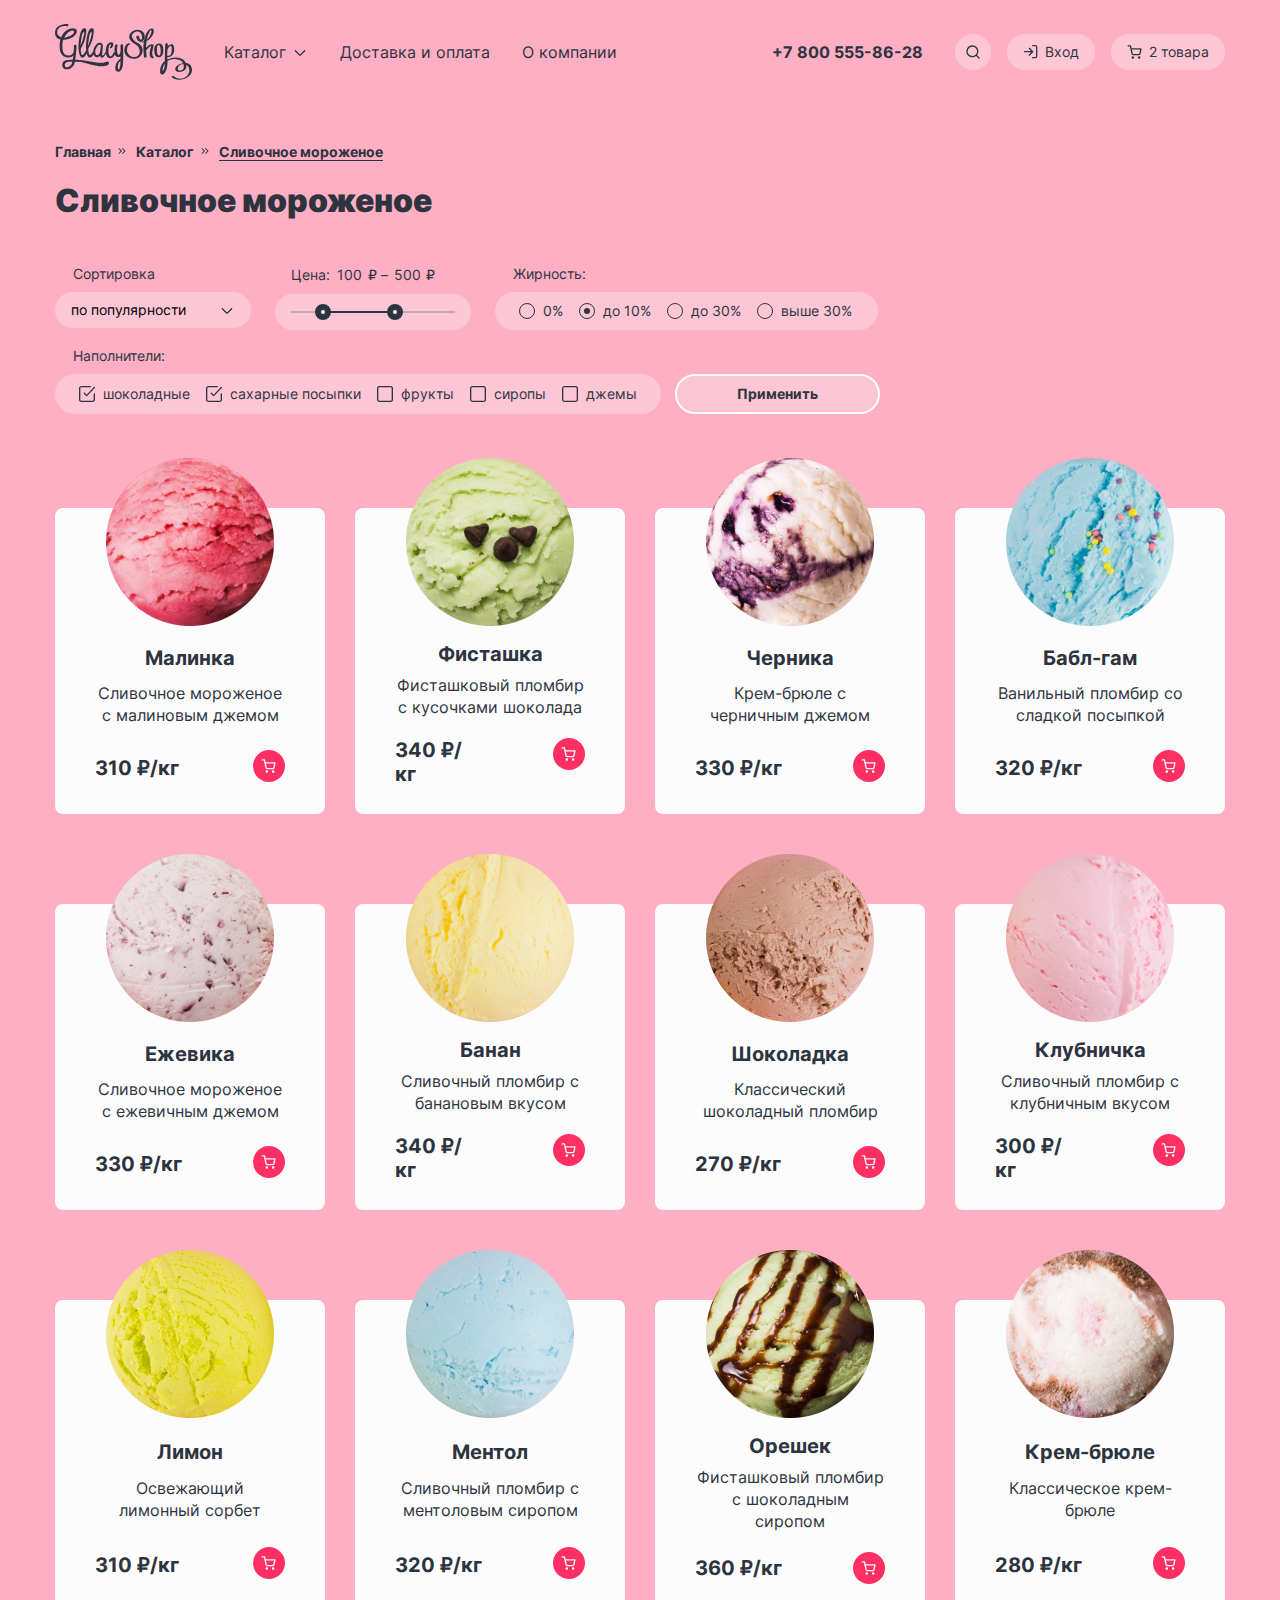
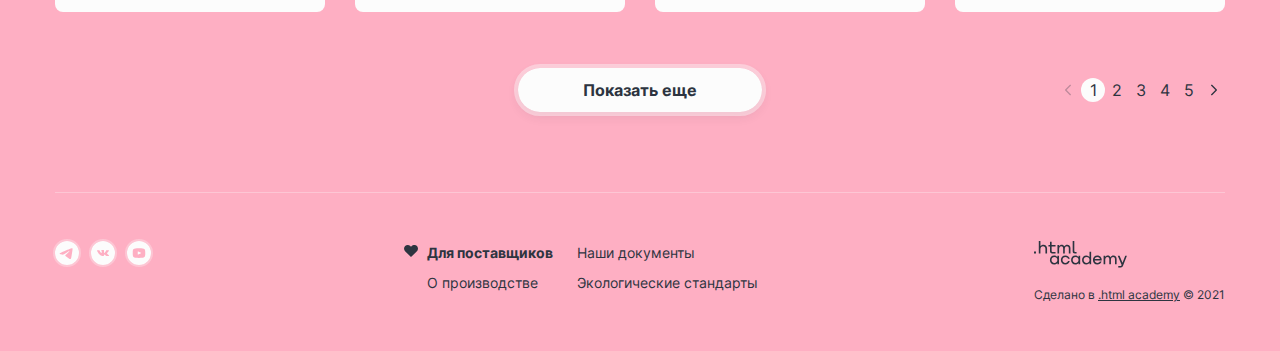
==== commit 3da217ac: "Добавляет состояния для всех эелементов" ====
--- a/catalog.html
+++ b/catalog.html
@@ -8,7 +8,7 @@
   <body class="page__body page__body--pink">
     <header class="page__header page-header">
       <nav class="page-header__nav">
-        <a class="page-header__logo logo" href="index.html">
+        <a class="page-header__logo logo" href="/">
           <img class="logo__img" src="img/logo.svg" width="137" height="56" alt="Глейси">
         </a>
 
@@ -16,43 +16,180 @@
           <li class="site-menu__item">
             <a href="" class="site-menu__link">
               Каталог
-              <svg class="site-menu__icon" width="16" height="16" viewBox="0 0 16 16" fill="none" xmlns="http://www.w3.org/2000/svg">
-                <path fill-rule="evenodd" clip-rule="evenodd" d="M3.80799 6.19526C3.54764 5.93491 3.12553 5.93491 2.86518 6.19526C2.60483 6.45561 2.60483 6.87772 2.86518 7.13807L7.52553 11.7984C7.52759 11.8005 7.52967 11.8026 7.53177 11.8047C7.66246 11.9354 7.83392 12.0005 8.00521 12C8.17518 11.9995 8.34498 11.9344 8.47466 11.8047C8.47675 11.8027 8.47881 11.8006 8.48087 11.7985L13.1412 7.13807C13.4016 6.87772 13.4016 6.45561 13.1412 6.19526C12.8809 5.93491 12.4588 5.93491 12.1984 6.19526L8.00321 10.3905L3.80799 6.19526Z" fill="#2D3440"/>
-                </svg>
-              </span>
-            </a>
+              <svg class="site-menu__icon" width="16" height="16" fill="none" xmlns="http://www.w3.org/2000/svg"><path fill-rule="evenodd" clip-rule="evenodd" d="M3.808 6.195a.667.667 0 1 0-.943.943l4.66 4.66a.665.665 0 0 0 .95.006l.006-.005 4.66-4.66a.667.667 0 1 0-.943-.944L8.003 10.39 3.808 6.195Z" fill="currentColor"/></svg>
+            </a>
+            <div class="site-menu__sub-menu sub-menu">
+              <ul class="sub-menu__list">
+                <li class="sub-menu__item">
+                  <a href="#" class="sub-menu__link sub-menu__link--accent">Новинки</a>
+                </li>
+                <li class="sub-menu__item">
+                  <a href="catalog.html" class="sub-menu__link">Сливочное</a>
+                </li>
+                <li class="sub-menu__item">
+                  <a href="#" class="sub-menu__link">Щербеты</a>
+                </li>
+                <li class="sub-menu__item">
+                  <a href="#" class="sub-menu__link">Фруктовый лед</a>
+                </li>
+                <li class="sub-menu__item">
+                  <a href="#" class="sub-menu__link">Мелорин</a>
+                </li>
+              </ul>
+            </div>
           </li>
           <li class="site-menu__item">
             <a href="" class="site-menu__link">Доставка и оплата</a>
           </li>
+          <li class="site-menu">
+            <a href="" class="site-menu__link">О компании</a>
+          </li>
+        </ul>
+
+        <ul class="page-header__menu site-menu site-menu--additional">
           <li class="site-menu__item">
-            <a href="" class="site-menu__link">О компании</a>
-          </li>
+            <a class="site-menu__link site-menu__link--phone" href="tel:+78005558628">+7 800 555-86-28</a>
+          </li>
+
+          <li class="site-menu__item">
+            <a class="site-menu__button site-menu__button--icon" href="#">
+              <span class="visually-hidden">Поиск</span>
+              <svg class="site-menu__icon" width="16" height="16" fill="none" xmlns="http://www.w3.org/2000/svg"><path fill-rule="evenodd" clip-rule="evenodd" d="M2.663 7.33a4.667 4.667 0 1 1 8.028 3.238.683.683 0 0 0-.123.123A4.667 4.667 0 0 1 2.664 7.33Zm8.412 4.688a6 6 0 1 1 .943-.943l2.45 2.45a.667.667 0 1 1-.943.943l-2.45-2.45Z" fill="currentColor"/></svg>
+            </a>
+            <div class="site-menu__popup popup popup-search">
+              <form action="https://echo.htmlacademy.ru/" method="post" class="popup-search__form form">
+                <div class="form__field field">
+                  <input class="field__input field__input--search" name="search" type="text" placeholder="Поиск по сайту">
+                  <button class="field__button" type="button">
+                    <svg class="field__icon" width="16" height="16" fill="none" xmlns="http://www.w3.org/2000/svg"><path fill-rule="evenodd" clip-rule="evenodd" d="M12.8 4.14a.67.67 0 1 0-.94-.94L8 7.06 4.14 3.2a.67.67 0 1 0-.94.94L7.06 8 3.2 11.86a.67.67 0 1 0 .94.94L8 8.94l3.86 3.86a.67.67 0 1 0 .94-.94L8.94 8l3.86-3.86Z" fill="currentColor"/></svg>
+                  </button>
+                </div>
+              </form>
+            </div>
+          </li>
+
+          <li class="site-menu__item">
+            <a class="site-menu__button" href="#">
+              <svg class="site-menu__icon" width="16" height="16" fill="none" xmlns="http://www.w3.org/2000/svg"><path fill-rule="evenodd" clip-rule="evenodd" d="M9 1.667C9 1.298 9.298 1 9.667 1h2.666a2 2 0 0 1 2 2v9.333a2 2 0 0 1-2 2H9.667a.667.667 0 1 1 0-1.333h2.666a.666.666 0 0 0 .667-.667V3a.666.666 0 0 0-.667-.667H9.667A.667.667 0 0 1 9 1.667ZM5.862 3.862c.26-.26.682-.26.943 0l3.329 3.329a.69.69 0 0 1 .129.177.664.664 0 0 1-.13.775L6.806 11.47a.667.667 0 1 1-.943-.942l2.195-2.196h-6.39a.667.667 0 1 1 0-1.333h6.39L5.862 4.805a.667.667 0 0 1 0-.943Z" fill="currentColor"/></svg>
+              Вход
+            </a>
+
+            <div class="site-menu__popup popup popup-login">
+              <h2 class="popup__title">Личный кабинет</h2>
+              <form action="https://echo.htmlacademy.ru/" method="post" class="popup-login__form form">
+                <div class="form__field field">
+                  <input class="field__input" type="email" id="login" name="login" placeholder="Эл. почта">
+                </div>
+
+                <div class="form__field field">
+                  <input class="field__input" type="password" id="password" name="password" placeholder="Пароль">
+                </div>
+
+                <div class="popup-login__footer">
+                  <button class="login__button button button--secondary" type="submit">Войти</button>
+
+                  <ul class="popup-login__list">
+                    <li class="popup-login__item">
+                      <a class="popup-login__link" href="#">
+                        Забыли пароль?
+                      </a>
+                    </li>
+                    <li class="popup-login__item">
+                      <a class="popup-login__link" href="#">
+                        Регистрация
+                      </a>
+                    </li>
+                  </ul>
+                </div>
+              </form>
+            </div>
+          </li>
+
+          <li class="site-menu__item">
+            <a class="site-menu__button" href="#">
+              <span class="visually-hidden">Корзина</span>
+              <svg class="site-menu__icon" width="16" height="16" fill="none" xmlns="http://www.w3.org/2000/svg"><path fill-rule="evenodd" clip-rule="evenodd" d="M1.167 1.25a.667.667 0 0 0 0 1.333h1.77l.468 2.336a.664.664 0 0 0 .011.053l.967 4.833a1.825 1.825 0 0 0 1.819 1.47h5.62a1.826 1.826 0 0 0 1.819-1.47l.001-.005.927-4.861a.667.667 0 0 0-.655-.792H4.611l-.473-2.361a.667.667 0 0 0-.654-.536H1.167ZM5.69 9.544 4.878 5.48h8.23l-.775 4.067a.492.492 0 0 1-.492.395H6.183a.492.492 0 0 1-.492-.397Zm-1.134 3.961a1.246 1.246 0 1 1 2.492 0 1.246 1.246 0 0 1-2.492 0Zm6.374 0a1.246 1.246 0 1 1 2.491 0 1.246 1.246 0 0 1-2.491 0Z" fill="currentColor"/></svg>
+              2 товара
+            </a>
+
+            <div class="site-menu__popup popup popup-cart">
+                <h2 class="popup__title">Корзина</h2>
+
+                  <ul class="popup-cart__list">
+                    <li class="popup-cart__item">
+                      <div class="popup-cart__desc">
+                        <img
+                        src="img/catalog/catalog-1.png"
+                        alt="Малинка"
+                        class="popup-cart__img"
+                        width="46"
+                        height="46"
+                      >
+                      <p class="popup-cart__text">
+                        Малинка
+                      </p>
+                      <p class="popup-cart__info">
+                        <span class="popup-cart__value">1 кг</span> х <span class="popup-cart__price">310 ₽</span>
+                      </p>
+                      </div>
+                      <p class="popup-cart__text">
+                        310 ₽
+                      </p>
+                      <button class="popup-cart__button-del button" type="button">
+                        <svg width="16" height="16" fill="none" xmlns="http://www.w3.org/2000/svg"><path fill-rule="evenodd" clip-rule="evenodd" d="M12.8 4.14a.67.67 0 1 0-.94-.94L8 7.06 4.14 3.2a.67.67 0 1 0-.94.94L7.06 8 3.2 11.86a.67.67 0 1 0 .94.94L8 8.94l3.86 3.86a.67.67 0 1 0 .94-.94L8.94 8l3.86-3.86Z" fill="#2D3440"/></svg>
+                        <span class="visually-hidden">Удалить из корзины</span>
+                      </button>
+                    </li>
+
+                    <li class="popup-cart__item">
+                      <div class="popup-cart__desc">
+                        <img
+                        src="img/catalog/catalog-4.png"
+                        alt="Малинка"
+                        class="popup-cart__img"
+                        width="46"
+                        height="46"
+                      >
+                      <p class="popup-cart__text">
+                        Бабл-гам
+                      </p>
+                      <p class="popup-cart__info">
+                        <span class="popup-cart__value">1,5 кг</span> х <span class="popup-cart__price">320 ₽</span>
+                      </p>
+                      </div>
+                      <p class="popup-cart__text">
+                        480 ₽
+                      </p>
+                      <button class="popup-cart__button-del button" type="button">
+                        <svg width="16" height="16" fill="none" xmlns="http://www.w3.org/2000/svg"><path fill-rule="evenodd" clip-rule="evenodd" d="M12.8 4.14a.67.67 0 1 0-.94-.94L8 7.06 4.14 3.2a.67.67 0 1 0-.94.94L7.06 8 3.2 11.86a.67.67 0 1 0 .94.94L8 8.94l3.86 3.86a.67.67 0 1 0 .94-.94L8.94 8l3.86-3.86Z" fill="#2D3440"/></svg>
+                        <span class="visually-hidden">Удалить из корзины</span>
+                      </button>
+                    </li>
+                  </ul>
+
+                <div class="popup-cart__footer">
+                  <a class="popup-cart__button button button--secondary">Оформит заказ</a>
+                  <p class="popup-cart__text">Итого: 790 ₽</p>
+                </div>
+
+            </div>
+          </li>
+
+          <li class="site-menu__item" hidden>
+            <a class="site-menu__button" href="#">
+              <span class="visually-hidden">Нет товаров</span>
+              <svg class="site-menu__icon" width="16" height="16" fill="none" xmlns="http://www.w3.org/2000/svg"><path fill-rule="evenodd" clip-rule="evenodd" d="M1.167 1.25a.667.667 0 0 0 0 1.333h1.77l.468 2.336a.664.664 0 0 0 .011.053l.967 4.833a1.825 1.825 0 0 0 1.819 1.47h5.62a1.826 1.826 0 0 0 1.819-1.47l.001-.005.927-4.861a.667.667 0 0 0-.655-.792H4.611l-.473-2.361a.667.667 0 0 0-.654-.536H1.167ZM5.69 9.544 4.878 5.48h8.23l-.775 4.067a.492.492 0 0 1-.492.395H6.183a.492.492 0 0 1-.492-.397Zm-1.134 3.961a1.246 1.246 0 1 1 2.492 0 1.246 1.246 0 0 1-2.492 0Zm6.374 0a1.246 1.246 0 1 1 2.491 0 1.246 1.246 0 0 1-2.491 0Z" fill="currentColor"/></svg>
+              Нет товаров
+            </a>
+
+            <div class="site-menu popup popup-popup-cart popup-popup-cart--empty">
+              <div class="popup__content">
+                <h2 class="popup__title">Ваша корзина пока пуста</h2>
+              </div>
+            </div>
+          </li>
+
         </ul>
-
-        <div class="page-header__menu additional-menu">
-          <a class="additional-menu__phone" href="tel:+78005558628">+7 800 555-86-28</a>
-          <a class="additional-menu__button additional-menu__button--search" href="">
-            <span class="visually-hidden">Поиск</span>
-            <svg class="additional-menu__icon" width="16" height="16" viewBox="0 0 16 16" fill="none" xmlns="http://www.w3.org/2000/svg">
-              <path fill-rule="evenodd" clip-rule="evenodd" d="M2.66341 7.33008C2.66341 4.75275 4.75275 2.66341 7.33008 2.66341C9.90741 2.66341 11.9967 4.75275 11.9967 7.33008C11.9967 8.58735 11.4995 9.7285 10.691 10.5676C10.6682 10.5852 10.6462 10.6044 10.6253 10.6253C10.6044 10.6463 10.5852 10.6682 10.5676 10.6911C9.72847 11.4996 8.58734 11.9967 7.33008 11.9967C4.75275 11.9967 2.66341 9.90741 2.66341 7.33008ZM11.0752 12.018C10.0487 12.8391 8.74675 13.3301 7.33008 13.3301C4.01637 13.3301 1.33008 10.6438 1.33008 7.33008C1.33008 4.01637 4.01637 1.33008 7.33008 1.33008C10.6438 1.33008 13.3301 4.01637 13.3301 7.33008C13.3301 8.74676 12.8391 10.0488 12.018 11.0752L14.4681 13.5253C14.7285 13.7857 14.7285 14.2078 14.4681 14.4682C14.2078 14.7285 13.7857 14.7285 13.5253 14.4682L11.0752 12.018Z" fill="#2D3440"/>
-              </svg>
-
-          </a>
-          <a class="additional-menu__button" href="">
-            <svg width="16" height="16" viewBox="0 0 16 16" fill="none" xmlns="http://www.w3.org/2000/svg">
-              <path fill-rule="evenodd" clip-rule="evenodd" d="M9 1.66667C9 1.29848 9.29848 1 9.66667 1H12.3333C12.8638 1 13.3725 1.21071 13.7475 1.58579C14.1226 1.96086 14.3333 2.46957 14.3333 3V12.3333C14.3333 12.8638 14.1226 13.3725 13.7475 13.7475C13.3725 14.1226 12.8638 14.3333 12.3333 14.3333H9.66667C9.29848 14.3333 9 14.0349 9 13.6667C9 13.2985 9.29848 13 9.66667 13H12.3333C12.5101 13 12.6797 12.9298 12.8047 12.8047C12.9298 12.6797 13 12.5101 13 12.3333V3C13 2.82319 12.9298 2.65362 12.8047 2.5286C12.6797 2.40357 12.5101 2.33333 12.3333 2.33333H9.66667C9.29848 2.33333 9 2.03486 9 1.66667ZM5.86189 3.86193C6.12224 3.60158 6.54435 3.60158 6.8047 3.86193L10.1338 7.19103C10.1509 7.20785 10.1671 7.22559 10.1824 7.24416C10.2142 7.28296 10.2411 7.32451 10.2628 7.36795C10.3079 7.45781 10.3333 7.55927 10.3333 7.66667C10.3333 7.77529 10.3074 7.87785 10.2613 7.96846C10.241 8.00841 10.2164 8.04675 10.1876 8.08278C10.1708 8.10378 10.1527 8.12375 10.1335 8.14256L6.8047 11.4714C6.54435 11.7318 6.12224 11.7318 5.86189 11.4714C5.60154 11.2111 5.60154 10.7889 5.86189 10.5286L8.05715 8.33333H1.66667C1.29848 8.33333 1 8.03486 1 7.66667C1 7.29848 1.29848 7 1.66667 7H8.05715L5.86189 4.80474C5.60154 4.54439 5.60154 4.12228 5.86189 3.86193Z" fill="#2D3440"/>
-              </svg>
-              Вход
-          </a>
-          <a class="additional-menu__button" href="">
-            <span class="visually-hidden">Корзина</span>
-            <svg width="16" height="16" viewBox="0 0 16 16" fill="none" xmlns="http://www.w3.org/2000/svg">
-              <path fill-rule="evenodd" clip-rule="evenodd" d="M1.16667 1.25C0.798477 1.25 0.5 1.54848 0.5 1.91667C0.5 2.28486 0.798477 2.58333 1.16667 2.58333H2.93794L3.40537 4.91872C3.40821 4.93667 3.41176 4.95438 3.416 4.97182L4.38338 9.80515L4.3835 9.80571C4.46706 10.2257 4.69562 10.603 5.02921 10.8715C5.36111 11.1387 5.77595 11.2813 6.20183 11.2748H11.8225C12.2484 11.2813 12.6633 11.1387 12.9952 10.8715C13.3289 10.6029 13.5575 10.2254 13.641 9.80515L13.641 9.80515L13.642 9.80016L14.5691 4.93872C14.6063 4.74355 14.5545 4.54195 14.4279 4.38887C14.3012 4.23578 14.1129 4.14716 13.9142 4.14716H4.61072L4.1381 1.78583C4.07574 1.47426 3.80215 1.25 3.4844 1.25H1.16667ZM5.69098 9.54444L4.87759 5.4805H13.1084L12.3328 9.54736C12.31 9.65988 12.2485 9.7609 12.1591 9.83291C12.0691 9.90535 11.9565 9.94383 11.841 9.94162L11.841 9.94149H11.8282H6.19614V9.94137L6.18337 9.94162C6.06787 9.94383 5.95528 9.90535 5.8653 9.83291C5.77531 9.76048 5.71368 9.6587 5.69117 9.5454L5.69098 9.54444ZM4.55739 13.5054C4.55739 12.8175 5.1151 12.2597 5.80307 12.2597C6.49105 12.2597 7.04876 12.8175 7.04876 13.5054C7.04876 14.1934 6.49105 14.7511 5.80307 14.7511C5.1151 14.7511 4.55739 14.1934 4.55739 13.5054ZM10.9307 13.5054C10.9307 12.8175 11.4884 12.2597 12.1764 12.2597C12.8644 12.2597 13.4221 12.8175 13.4221 13.5054C13.4221 14.1934 12.8644 14.7511 12.1764 14.7511C11.4884 14.7511 10.9307 14.1934 10.9307 13.5054Z" fill="#2D3440"/>
-            </svg>
-            2 товара
-          </a>
-        </div>
       </nav>
     </header>
 
@@ -73,14 +210,14 @@
         Сливочное мороженое
       </h1>
 
-      <section class="filter">
+      <div class="filter">
         <form class="filter__form" action="https://echo.htmlacademy.ru/" method="get">
 
           <div class="filter__top">
             <fieldset class="filter__fieldset">
-              <legend class="filter__title" for="sorting">Сортировка</legend>
-              <select class="filter__select" name="sorting" id="sorting">
-                <option value="popular" checked>по популярности</option>
+              <legend class="filter__title">Сортировка</legend>
+              <select class="filter__select" name="sorting">
+                <option value="popular" selected>по популярности</option>
                 <option value="cheap">cначала дешёвое</option>
                 <option value="expensive">cначала дорогое</option>
               </select>
@@ -167,7 +304,7 @@
                 </li>
                 <li class="filter__item">
                   <label  class="control control--checkbox">
-                    <input class="control__input" type="checkbox" name="fruits">
+                    <input class="control__input" type="checkbox" name="fruits" >
                     <span class="control__lead">фрукты</span>
                   </label>
                 </li>
@@ -190,7 +327,7 @@
           </div>
 
         </form>
-      </section>
+      </div>
 
       <section class="card-list">
         <h2 class="visually-hidden">Результаты поиска</h2>
--- a/css/style.css
+++ b/css/style.css
@@ -76,6 +76,11 @@
   clip: rect(0 0 0 0);
   overflow: hidden;
 }
+
+a:focus {
+  outline: 2px solid var(--color-basic-extra-dark);
+}
+
 /* Button */
 
 .button {
@@ -87,6 +92,7 @@
   border-radius: 26px;
   border: none;
   outline: 4px solid rgba(252, 252, 252, 0.40);
+  outline-offset: 0   ;
   box-shadow: 0px 4px 12px 0px rgba(45, 52, 64, 0.1);
   font-family: inherit;
   font-size: 16px;
@@ -115,6 +121,25 @@
   box-shadow: none;
 }
 
+.button--disabled {
+  background-color: var(--color-basic-light);
+  outline: 4px solid  rgba(252, 252, 252, 0.40);
+  font-weight: 400;
+  color: var(--color-basic-neutral);
+  box-shadow: none;
+}
+
+.button--disabled:focus,
+.button--disabled:hover,
+.button:disabled:hover {
+  background-color: var(--color-basic-light);
+  outline: 4px solid  rgba(252, 252, 252, 0.40);
+  font-weight: 400;
+  color: var(--color-basic-neutral);
+  box-shadow: none;
+  cursor: default;
+}
+
 .button--secondary {
   color: var(--color-basic-extra-light);
   background: var(--color-special-extra-bright);
@@ -139,6 +164,25 @@
   background-color: var(--color-special-light);
   outline: 2px solid var(--color-basic-extra-dark);
   box-shadow: none;
+}
+
+.button--secondary--disabled {
+  background-color: var(--color-basic-neutral);
+  outline: 4px solid  rgba(185, 185, 185, 0.3);
+  font-weight: 400;
+  color: var(--color-basic-dark);
+  box-shadow: none;
+}
+
+.button--secondary--disabled:focus,
+.button--secondary--disabled:hover,
+.button--secondary:disabled:hover {
+  background-color: var(--color-basic-neutral);
+  outline: 4px solid  rgba(185, 185, 185, 0.3);
+  font-weight: 400;
+  color: var(--color-basic-dark);
+  box-shadow: none;
+  cursor: default;
 }
 
 .button--tretiary {
@@ -166,10 +210,27 @@
   outline: 2px solid rgba(252, 252, 252, 0.3);
 }
 
+.button--tretiary--disabled {
+  background-color: rgba(252, 252, 252, 0.3);
+  outline: 2px solid var(--color-basic-extra-light);
+  color: var(--color-basic-extra-dark);
+  opacity: 0.4;
+}
+
+.button--tretiary--disabled:focus,
+.button--tretiary--disabled:hover,
+.button--tretiary:disabled:hover {
+  background-color: rgba(252, 252, 252, 0.3);
+  outline: 2px solid var(--color-basic-extra-light);
+  color: var(--color-basic-extra-dark);
+  opacity: 0.4;
+  cursor: default;
+}
 
 /* Form */
 
 .field {
+  position: relative;
   display: flex;
   flex-direction: column;
   gap: 8px;
@@ -197,16 +258,66 @@
 .field__input {
   padding: 14px 16px;
   border-radius: 4px;
-  border: 1px solid var(--basic-neutral, var(--color-basic-neutral));
-  color: var(--color-basic-dark);
+  border: 1px solid var(--color-basic-neutral);
+  color: var(--color-basic-extra-dark);
   font-family: inherit;
   font-size: 16px;
   font-weight: 400;
-  line-height: 20px; /* 125% */
+  line-height: 20px;
+}
+
+.field__input:hover {
+  border-color: var(--color-basic-extra-dark);
+}
+
+.field__input:focus {
+  outline: 2px solid var(--color-basic-extra-dark);
+  outline-offset: -2px;
+}
+
+.field__input:invalid {
+  border-color: var(--color-status-error);
+}
+
+.field__input:invalid:hover {
+  outline-color: var(--color-status-error);
+  border-color: var(--color-status-error);
+}
+
+.field__input:disabled,
+.field__input:disabled:hover {
+  background-color: var(--color-basic-light);
+  border-color: var(--color-basic-neutral);
+}
+
+.field__input:disabled::placeholder {
+  color: var(--color-basic-extra-dark);
+  opacity: 0.65;
 }
 
 .field__input::placeholder {
   color: var(--color-basic-neutral);
+}
+
+.field__button {
+  margin: 0;
+  padding: 0;
+  position: absolute;
+  display: flex;
+  justify-content: center;
+  align-items: center;
+  border: none;
+  background: transparent;
+  right: 13px;
+  top: calc(50% - 8px);
+  width: 16px;
+  height: 16px;
+  cursor: pointer;
+}
+
+.field__icon {
+  color: var(--color-basic-extra-dark);
+  opacity: 0.4;
 }
 
 /* Page */
@@ -293,21 +404,16 @@
 
 .site-menu__link:hover {
   background-color: var(--color-basic-extra-light-hover);
-  transition: 300ms;
-}
-
-.site-menu__item:hover > .site-menu__link--with-sub-menu,
-.site-menu__item:focus-within > .site-menu__link--with-sub-menu {
-  background-color: var(--color-special-bright);
-  color: var(--color-basic-extra-light);
-  transition: 300ms;
-}
-
-.site-menu__item:hover:has(.site-menu__link--with-sub-menu) .site-menu__icon,
-.site-menu__item:focus-within:has(.site-menu__link--with-sub-menu) .site-menu__icon {
-  color: var(--color-basic-extra-light);
-  transform: scaleY(-1);
-  transition: 300ms;
+}
+
+.site-menu__link:focus {
+  outline: 2px solid var(--color-basic-extra-dark);
+  outline-offset: -2px;
+}
+
+.site-menu__link:active {
+  background-color: var(--color-basic-extra-light);
+
 }
 
 .site-menu--additional {
@@ -332,7 +438,7 @@
   display: flex;
   align-items: center;
   gap: 6px;
-  background-color: rgba(252, 252, 252, 0.30);
+  background-color: var(--color-basic-extra-light-icon);
   border-radius: 30px;
   font-size: 14px;
   font-weight: 400;
@@ -341,8 +447,40 @@
   color: var(--color-basic-extra-dark);
 }
 
-.site-menu__button--search {
-  padding: 8px;
+.site-menu__button:hover {
+  background-color: var(--color-basic-extra-light-hover);
+}
+
+.site-menu__button:focus {
+  outline: 2px solid var(--color-basic-extra-dark);
+  outline-offset: -2px;
+}
+
+.site-menu__button:active {
+  background-color: var(--color-basic-extra-light);
+}
+
+.site-menu__button:has( + .popup--open) {
+  background: var(--color-special-bright);
+  color: var(--color-basic-extra-light);
+}
+
+.site-menu__button:has( + .popup--open):hover {
+  opacity: 0.6;
+}
+
+.site-menu__button:has( + .popup--open):focus {
+  opacity: 1;
+  outline: 2px solid var(--color-basic-extra-dark);
+}
+
+.site-menu__button:has( + .popup--open):active {
+  opacity: 0.3;
+  outline: none;
+}
+
+.site-menu__button--icon {
+  padding: 10px;
 }
 
 /* Sub Menu */
@@ -369,10 +507,32 @@
     }
 }
 
-
-.site-menu__item:hover > .site-menu__sub-menu,
-.site-menu__item:focus-within > .site-menu__sub-menu  {
+.sub-menu--open  {
   display: block;
+}
+
+.site-menu__link:has( + .sub-menu--open) {
+  background: var(--color-special-bright);
+  color: var(--color-basic-extra-light);
+}
+
+.site-menu__link:has( + .sub-menu--open) .site-menu__icon {
+  transform: scaleY(-1);
+}
+
+.site-menu__link:has( + .sub-menu--open):hover {
+  opacity: 0.6;
+}
+
+.site-menu__link:has( + .sub-menu--open):active {
+  opacity: 0.3;
+  outline: none;
+}
+
+.site-menu__link:has( + .sub-menu--open):focus {
+  opacity: 1;
+  outline: 2px solid var(--color-basic-extra-dark);
+  outline-offset: -2px;
 }
 
 .sub-menu__list {
@@ -381,11 +541,6 @@
   background-color: var(--color-basic-extra-light);
   box-shadow: 0px 15px 40px 0px rgba(45, 52, 64, 0.12);
   border-radius: 4px;
-}
-
-.sub-menu__item:hover {
-  background-color: var(--color-special-exta-light);
-  transition: 100ms;
 }
 
 .sub-menu__link {
@@ -397,6 +552,21 @@
   font-size: 14px;
   line-height: 20px;
   color: var(--color-basic-extra-dark);
+  transition: 100ms;
+}
+
+.sub-menu__link:hover {
+  background-color: var(--color-special-exta-light);
+  outline: none;
+}
+
+.sub-menu__link:active {
+  background-color: var(--color-special-neutral);
+}
+
+.sub-menu__link--current {
+  background-color: var(--color-special-bright);
+  color: var(--color-basic-extra-light);
 }
 
 .sub-menu__link--accent {
@@ -452,6 +622,14 @@
   width: 356px;
 }
 
+.field__input--search + .field__button {
+  display: none;
+}
+
+.field__input--search:not(:placeholder-shown) + .field__button {
+  display: block;
+}
+
 /* Popup Login */
 
 .popup-login {
@@ -536,10 +714,11 @@
   color: var(--color-basic-neutral);
 }
 
-.popup-cart__del-button {
+.popup-cart__button-del {
   padding: 4px;
   box-shadow: none;
-  line-height: 16px;
+  width: 16px;
+  height: 16px;
 }
 
 .popup-cart__footer {
@@ -691,6 +870,31 @@
   border: 2px solid var(--color-basic-extra-light);
   border-radius: 30px;
   cursor: pointer;
+  outline: none;
+}
+
+.slider__button:hover {
+  background-color: var(--color-basic-extra-light);
+  border: none;
+  color: var(--color-basic-extra-dark);
+}
+
+.slider__button:focus {
+  background-color: var(--color-basic-extra-light-icon);
+  border-color: var(--color-basic-extra-dark);
+  color: var(--color-basic-extra-dark);
+}
+
+.slider__button:active {
+  background-color: var(--color-basic-extra-light-icon);
+  border: none;
+}
+
+.slider__button:disabled {
+  background-color: var(--color-basic-extra-light-icon);
+  border-color: var(--color-basic-extra-light);
+  color: var(--color-basic-extra-light);
+  opacity: 0.4;
 }
 
 .slider__button--prev,
@@ -710,16 +914,36 @@
 }
 
 .slider-pagination__button {
-  width: 12px;
-  height: 12px;
+  margin: 0;
+  padding: 0;
+  width: 10px;
+  height: 10px;
+  background-color: rgba(252, 252, 252, 0.3);
+  border-radius: 50%;
+  cursor: pointer;
+  border: 1px solid transparent;
+}
+
+.slider-pagination__button:hover {
+  border: 1px solid var(--color-basic-extra-light);
+}
+
+.slider-pagination__button:focus {
+  border: 1px solid var(--color-basic-extra-dark);
+  outline: none;
+}
+
+.slider-pagination__button:active {
+  background-color: rgba(252, 252, 252, 0.5);
+  border: 1px solid transparent;
+
+}
+
+.slider-pagination__button:disabled {}
+
+.slider-pagination__button--current {
   background-color: var(--color-basic-extra-light);
-  opacity: 0.3;
-  border: none;
-  border-radius: 50%;
-}
-
-.slider-pagination__button--current {
-  opacity: 1;
+  cursor: default;
 }
 
 .slider__social {
@@ -861,6 +1085,7 @@
   background-color: var(--color-basic-neutral);
   color: var(--color-basic-dark);
   border: none;
+  cursor: default;
 }
 
 /* Advantages */
@@ -1095,40 +1320,44 @@
   list-style-type: none;
 }
 
-.social__item {
-  margin: 0;
-  padding: 0;
-  outline: 2px solid var(--color-basic-extra-light-icon);
-  width: 24px;
-  height: 24px;
-  border-radius: 50%;
-}
-
 .social__link {
   width: 24px;
   height: 24px;
   display: inline-block;
   border-radius: 50%;
-  background-color: var(--color-basic-extra-light);
-  -webkit-mask-size: cover;
-  mask-size: cover;
-  -webkit-mask-repeat: no-repeat;
-  mask-repeat: no-repeat;
+  background-color: inherit;
+  outline: 2px solid var(--color-basic-extra-light-icon);
+  border: 4px solid var(--color-basic-extra-light);
+  background-size: 24px;
+  background-position: center;
+  outline-offset: 0;
+}
+
+.social__link:hover {
+  background-color: var(--color-basic-extra-dark);
+}
+
+.social__link:focus {
+  background-color: var(--color-basic-extra-dark);
+  outline: 2px solid var(--color-basic-extra-dark );
+}
+
+.social__link:active {
+  background-color: var(--color-basic-extra-dark);
+  outline: 2px solid var(--color-basic-extra-light-icon);
+  opacity: 0.5;
 }
 
 .social__link--telegram {
-  -webkit-mask-image: url(../img/icon/telegram.svg);
-  mask-image: url(../img/icon/telegram.svg);
+  background-image: url(../img/icon/telegram.svg);
 }
 
 .social__link--vk {
-  -webkit-mask-image: url(../img/icon/vk.svg);
-  mask-image: url(../img/icon/vk.svg);
+  background-image: url(../img/icon/vk.svg);
 }
 
 .social__link--youtube {
-  -webkit-mask-image: url(../img/icon/youtube.svg);
-  mask-image: url(../img/icon/youtube.svg);
+  background-image: url(../img/icon/youtube.svg);
 }
 
 .footer-menu__list {
@@ -1305,6 +1534,15 @@
   appearance: none;
 }
 
+.filter__select:hover {
+  background-color: var(--color-basic-extra-light-hover);
+}
+
+.filter__select:focus {
+  outline: 2px solid var(--color-basic-extra-light);
+  outline-offset: -2px;
+}
+
 /* Range */
 
 .range__input {
@@ -1358,6 +1596,17 @@
   cursor: pointer;
 }
 
+.scale__toggle:hover {
+  background-color: var(--color-basic-extra-dark);
+  border-color: var(--color-basic-extra-light);
+}
+
+.scale__toggle:focus {
+  background-color: var(--color-basic-extra-dark);
+  border-color: var(--color-basic-extra-light);
+  outline: 2px solid var(--color-basic-extra-dark);
+}
+
 /* Filter Button */
 
 .filter__button {
@@ -1403,6 +1652,8 @@
   height: 16px;
 }
 
+/* Радиокнопки */
+
 .control--radio .control__lead::before {
   border: 1px solid var(--color-basic-extra-dark);
   border-radius: 50%;
@@ -1415,6 +1666,25 @@
   border-radius: 50%;
 }
 
+.control--radio:hover .control__lead::before {
+  border-color: var(--color-basic-extra-light);
+}
+
+.control--radio:hover .control__input:checked + .control__lead::after {
+  background-color: var(--color-basic-extra-light);
+}
+
+.control--radio .control__input:disabled +.control__lead::before {
+  border-color: var(--color-basic-extra-dark);;
+  opacity: 0.4;
+}
+
+.control--radio .control__input:checked:disabled + .control__lead::after {
+  background-color: var(--color-basic-extra-dark);
+  opacity: 0.4;
+}
+
+/* Чекбоксы */
 
 .control--checkbox .control__lead::before {
   background-color: var(--color-basic-extra-dark);
@@ -1426,6 +1696,20 @@
   background-color: var(--color-basic-extra-dark);
   -webkit-mask:  url(../img/icon/checkbox-true.svg) no-repeat 50% 50%;
   mask: url(../img/icon/checkbox-true.svg) no-repeat 50% 50%;
+}
+
+.control--checkbox:hover .control__lead::before {
+  background-color: var(--color-basic-extra-light);
+}
+
+.control--checkbox:hover .control__input:checked + .control__lead::before {
+  background-color: var(--color-basic-extra-light);
+}
+
+.control--checkbox .control__input:disabled + .control__lead::before,
+.control--checkbox .control__input:checked:disabled + .control__lead::before {
+  background-color: var(--color-basic-extra-dark);
+  opacity: 0.5;
 }
 
 /* Pagination */
@@ -1471,6 +1755,20 @@
   font-weight: 400;
   text-align: center;
   text-decoration: none;
+}
+
+.pagination__link:hover {
+  background-color: var(--color-basic-extra-light-hover);
+}
+
+.pagination__link:focus {
+  background-color: var(--color-basic-extra-light-hover);
+  border: 1px solid var(--color-basic-extra-dark);
+}
+
+.pagination__link:active {
+  background-color: var(--color-basic-extra-light-hover);
+  border: 1px solid var(--color-basic-extra-light);
 }
 
 .pagination__link--current {
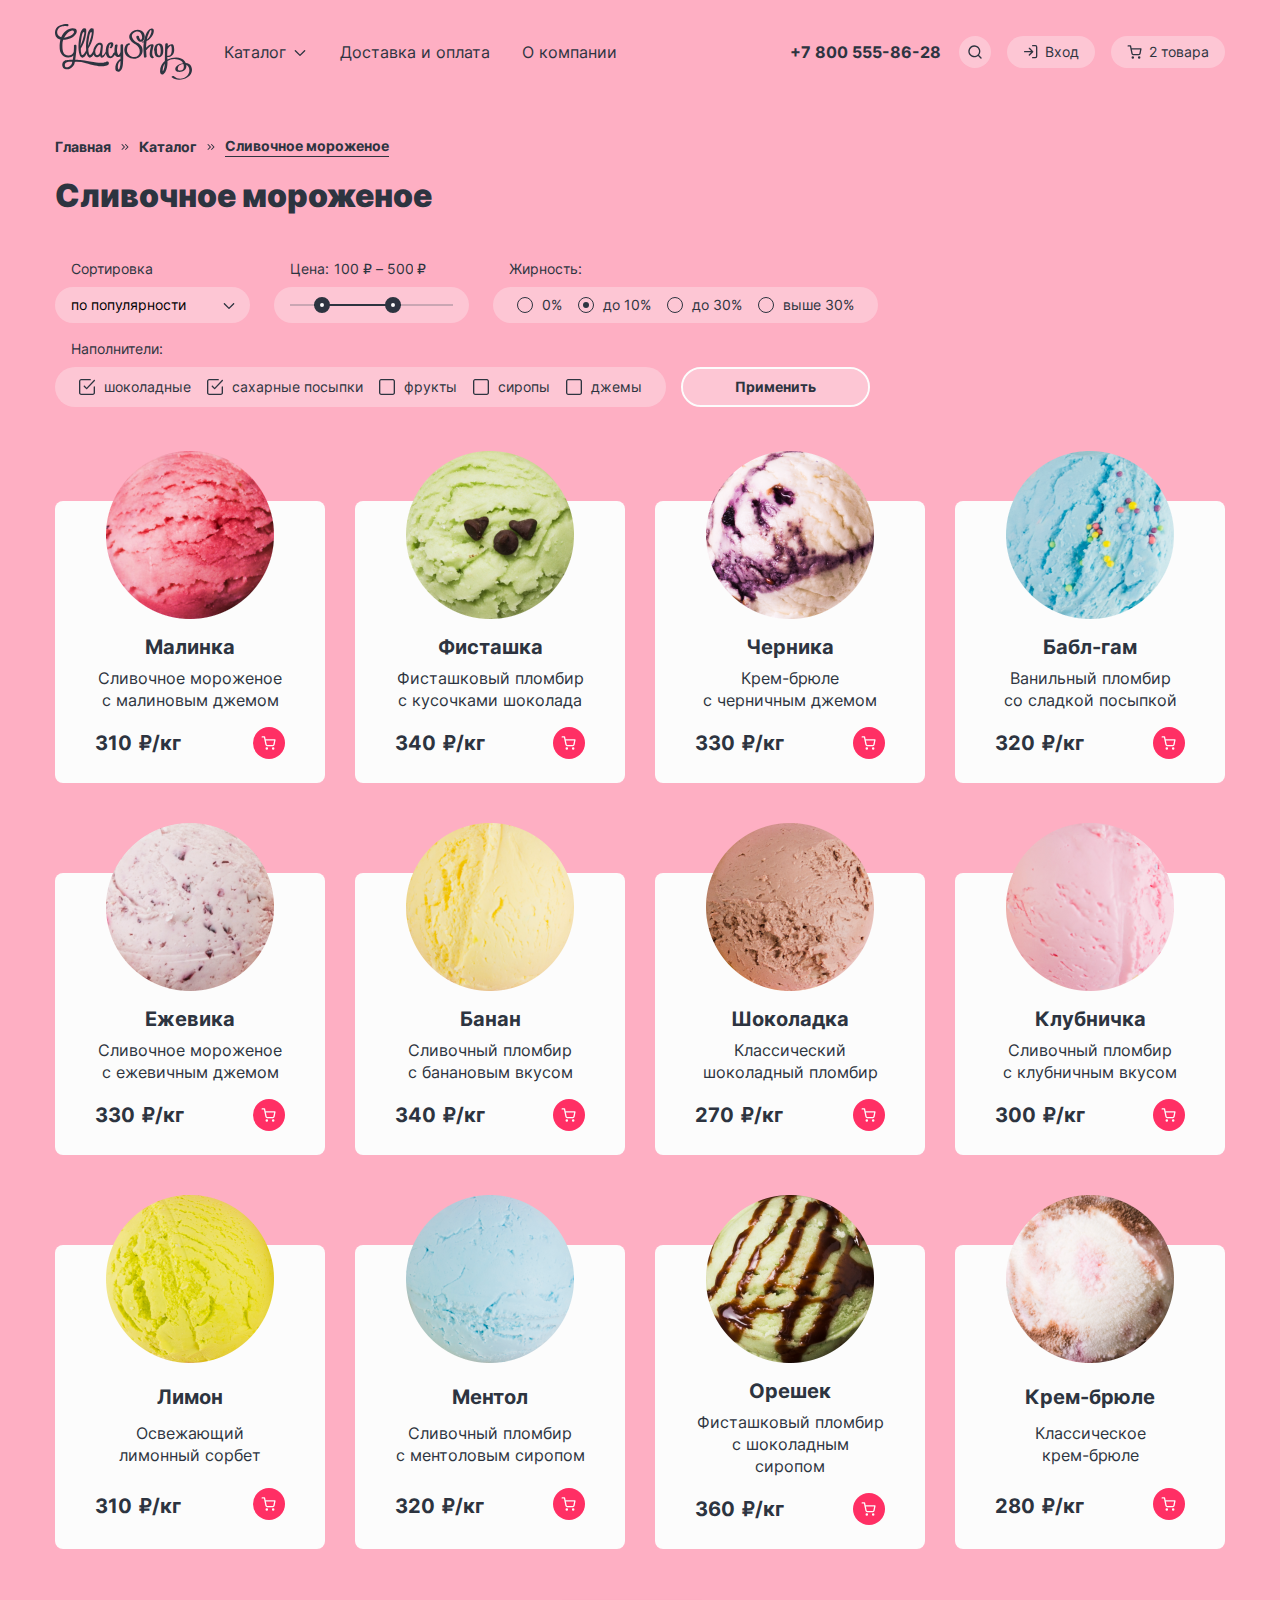
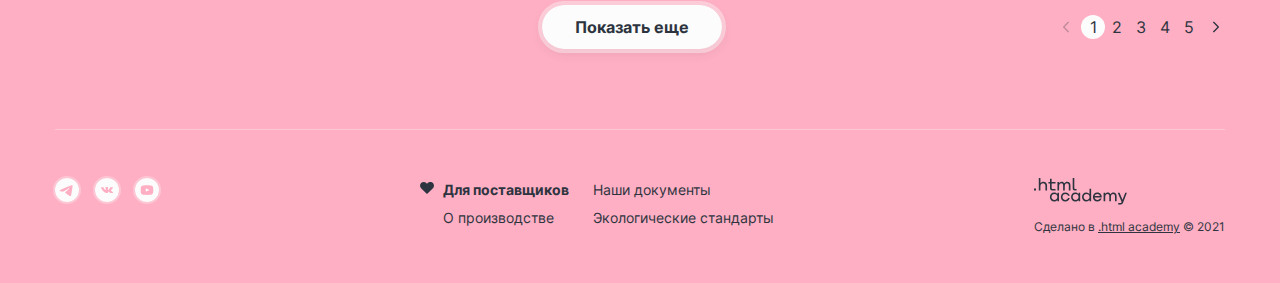
==== commit 6e24e544: "Добавляет pixel perfect" ====
--- a/catalog.html
+++ b/catalog.html
@@ -8,7 +8,7 @@
   <body class="page__body page__body--pink">
     <header class="page__header page-header">
       <nav class="page-header__nav">
-        <a class="page-header__logo logo" href="/">
+        <a class="page-header__logo logo" href="index.html">
           <img class="logo__img" src="img/logo.svg" width="137" height="56" alt="Глейси">
         </a>
 
@@ -48,7 +48,7 @@
 
         <ul class="page-header__menu site-menu site-menu--additional">
           <li class="site-menu__item">
-            <a class="site-menu__link site-menu__link--phone" href="tel:+78005558628">+7 800 555-86-28</a>
+            <a class="site-menu__phone" href="tel:+78005558628">+7 800 555-86-28</a>
           </li>
 
           <li class="site-menu__item">
@@ -168,7 +168,7 @@
                   </ul>
 
                 <div class="popup-cart__footer">
-                  <a class="popup-cart__button button button--secondary">Оформит заказ</a>
+                  <a class="popup-cart__button button button--secondary">Оформить заказ</a>
                   <p class="popup-cart__text">Итого: 790 ₽</p>
                 </div>
 
@@ -336,12 +336,10 @@
           <img class="card__img" src="img/catalog/catalog-1.png" width="168" height="168" alt="">
           <h4 class="card__title">Малинка</h4>
           <p class="card__desc">Сливочное мороженое с малиновым джемом</p>
-          <span class="card__price">310 ₽/кг</span>
-          <button class="card__button">
-            <span class="visually-hidden">Купить</span>
-            <svg width="16" height="16" viewBox="0 0 16 16" fill="none" xmlns="http://www.w3.org/2000/svg">
-              <path fill-rule="evenodd" clip-rule="evenodd" d="M1.16667 1.25C0.798477 1.25 0.5 1.54848 0.5 1.91667C0.5 2.28486 0.798477 2.58333 1.16667 2.58333H2.93794L3.40537 4.91872C3.40821 4.93667 3.41176 4.95438 3.416 4.97182L4.38338 9.80515L4.3835 9.80571C4.46706 10.2257 4.69562 10.603 5.02921 10.8715C5.36111 11.1387 5.77595 11.2813 6.20183 11.2748H11.8225C12.2484 11.2813 12.6633 11.1387 12.9952 10.8715C13.3289 10.6029 13.5575 10.2254 13.641 9.80515L13.641 9.80515L13.642 9.80016L14.5691 4.93872C14.6063 4.74355 14.5545 4.54195 14.4279 4.38887C14.3012 4.23578 14.1129 4.14716 13.9142 4.14716H4.61072L4.1381 1.78583C4.07574 1.47426 3.80215 1.25 3.4844 1.25H1.16667ZM5.69098 9.54444L4.87759 5.4805H13.1084L12.3328 9.54736C12.31 9.65988 12.2485 9.7609 12.1591 9.83291C12.0691 9.90535 11.9565 9.94383 11.841 9.94162L11.841 9.94149H11.8282H6.19614V9.94137L6.18337 9.94162C6.06787 9.94383 5.95528 9.90535 5.8653 9.83291C5.77531 9.76048 5.71368 9.6587 5.69117 9.5454L5.69098 9.54444ZM4.55739 13.5054C4.55739 12.8175 5.1151 12.2597 5.80307 12.2597C6.49105 12.2597 7.04876 12.8175 7.04876 13.5054C7.04876 14.1934 6.49105 14.7511 5.80307 14.7511C5.1151 14.7511 4.55739 14.1934 4.55739 13.5054ZM10.9307 13.5054C10.9307 12.8175 11.4884 12.2597 12.1764 12.2597C12.8644 12.2597 13.4221 12.8175 13.4221 13.5054C13.4221 14.1934 12.8644 14.7511 12.1764 14.7511C11.4884 14.7511 10.9307 14.1934 10.9307 13.5054Z" fill="currentColor"/>
-            </svg>
+          <span class="card__price"><span>310</span> ₽/кг</span>
+          <button class="card__button">
+            <span class="visually-hidden">Купить</span>
+            <svg class="card__icon" width="16" height="16" fill="none" xmlns="http://www.w3.org/2000/svg"><path fill-rule="evenodd" clip-rule="evenodd" d="M1.17 1.25a.67.67 0 0 0 0 1.33h1.77l.47 2.34v.05l.97 4.84a1.83 1.83 0 0 0 1.82 1.46h5.62a1.83 1.83 0 0 0 1.82-1.46V9.8l.93-4.86a.67.67 0 0 0-.66-.8h-9.3L4.14 1.8a.67.67 0 0 0-.66-.54H1.17Zm4.52 8.3-.81-4.07h8.23l-.78 4.07a.5.5 0 0 1-.49.4H6.18a.5.5 0 0 1-.49-.4ZM4.56 13.5a1.25 1.25 0 1 1 2.49 0 1.25 1.25 0 0 1-2.5 0Zm6.37 0a1.25 1.25 0 1 1 2.5 0 1.25 1.25 0 0 1-2.5 0Z" fill="currentColor"/></svg>
           </button>
         </article>
 
@@ -349,24 +347,21 @@
           <img class="card__img" src="img/catalog/catalog-2.png" width="168" height="168" alt="">
           <h4 class="card__title">Фисташка</h4>
           <p class="card__desc">Фисташковый пломбир с кусочками шоколада</p>
-          <span class="card__price">340 ₽/кг</span>
-          <button class="card__button">
-            <span class="visually-hidden">Купить</span>
-            <svg width="16" height="16" viewBox="0 0 16 16" fill="none" xmlns="http://www.w3.org/2000/svg">
-              <path fill-rule="evenodd" clip-rule="evenodd" d="M1.16667 1.25C0.798477 1.25 0.5 1.54848 0.5 1.91667C0.5 2.28486 0.798477 2.58333 1.16667 2.58333H2.93794L3.40537 4.91872C3.40821 4.93667 3.41176 4.95438 3.416 4.97182L4.38338 9.80515L4.3835 9.80571C4.46706 10.2257 4.69562 10.603 5.02921 10.8715C5.36111 11.1387 5.77595 11.2813 6.20183 11.2748H11.8225C12.2484 11.2813 12.6633 11.1387 12.9952 10.8715C13.3289 10.6029 13.5575 10.2254 13.641 9.80515L13.641 9.80515L13.642 9.80016L14.5691 4.93872C14.6063 4.74355 14.5545 4.54195 14.4279 4.38887C14.3012 4.23578 14.1129 4.14716 13.9142 4.14716H4.61072L4.1381 1.78583C4.07574 1.47426 3.80215 1.25 3.4844 1.25H1.16667ZM5.69098 9.54444L4.87759 5.4805H13.1084L12.3328 9.54736C12.31 9.65988 12.2485 9.7609 12.1591 9.83291C12.0691 9.90535 11.9565 9.94383 11.841 9.94162L11.841 9.94149H11.8282H6.19614V9.94137L6.18337 9.94162C6.06787 9.94383 5.95528 9.90535 5.8653 9.83291C5.77531 9.76048 5.71368 9.6587 5.69117 9.5454L5.69098 9.54444ZM4.55739 13.5054C4.55739 12.8175 5.1151 12.2597 5.80307 12.2597C6.49105 12.2597 7.04876 12.8175 7.04876 13.5054C7.04876 14.1934 6.49105 14.7511 5.80307 14.7511C5.1151 14.7511 4.55739 14.1934 4.55739 13.5054ZM10.9307 13.5054C10.9307 12.8175 11.4884 12.2597 12.1764 12.2597C12.8644 12.2597 13.4221 12.8175 13.4221 13.5054C13.4221 14.1934 12.8644 14.7511 12.1764 14.7511C11.4884 14.7511 10.9307 14.1934 10.9307 13.5054Z" fill="currentColor"/>
-            </svg>
+          <span class="card__price"><span>340</span> ₽/кг</span>
+          <button class="card__button">
+            <span class="visually-hidden">Купить</span>
+            <svg class="card__icon" width="16" height="16" fill="none" xmlns="http://www.w3.org/2000/svg"><path fill-rule="evenodd" clip-rule="evenodd" d="M1.17 1.25a.67.67 0 0 0 0 1.33h1.77l.47 2.34v.05l.97 4.84a1.83 1.83 0 0 0 1.82 1.46h5.62a1.83 1.83 0 0 0 1.82-1.46V9.8l.93-4.86a.67.67 0 0 0-.66-.8h-9.3L4.14 1.8a.67.67 0 0 0-.66-.54H1.17Zm4.52 8.3-.81-4.07h8.23l-.78 4.07a.5.5 0 0 1-.49.4H6.18a.5.5 0 0 1-.49-.4ZM4.56 13.5a1.25 1.25 0 1 1 2.49 0 1.25 1.25 0 0 1-2.5 0Zm6.37 0a1.25 1.25 0 1 1 2.5 0 1.25 1.25 0 0 1-2.5 0Z" fill="currentColor"/></svg>
           </button>
         </article>
 
         <article class="card">
           <img class="card__img" src="img/catalog/catalog-3.png" width="168" height="168" alt="">
           <h4 class="card__title">Черника</h4>
-          <p class="card__desc">Крем-брюле с черничным джемом</p>
-          <span class="card__price">330 ₽/кг</span>
-          <button class="card__button">
-            <span class="visually-hidden">Купить</span>
-            <svg width="16" height="16" viewBox="0 0 16 16" fill="none" xmlns="http://www.w3.org/2000/svg">
-              <path fill-rule="evenodd" clip-rule="evenodd" d="M1.16667 1.25C0.798477 1.25 0.5 1.54848 0.5 1.91667C0.5 2.28486 0.798477 2.58333 1.16667 2.58333H2.93794L3.40537 4.91872C3.40821 4.93667 3.41176 4.95438 3.416 4.97182L4.38338 9.80515L4.3835 9.80571C4.46706 10.2257 4.69562 10.603 5.02921 10.8715C5.36111 11.1387 5.77595 11.2813 6.20183 11.2748H11.8225C12.2484 11.2813 12.6633 11.1387 12.9952 10.8715C13.3289 10.6029 13.5575 10.2254 13.641 9.80515L13.641 9.80515L13.642 9.80016L14.5691 4.93872C14.6063 4.74355 14.5545 4.54195 14.4279 4.38887C14.3012 4.23578 14.1129 4.14716 13.9142 4.14716H4.61072L4.1381 1.78583C4.07574 1.47426 3.80215 1.25 3.4844 1.25H1.16667ZM5.69098 9.54444L4.87759 5.4805H13.1084L12.3328 9.54736C12.31 9.65988 12.2485 9.7609 12.1591 9.83291C12.0691 9.90535 11.9565 9.94383 11.841 9.94162L11.841 9.94149H11.8282H6.19614V9.94137L6.18337 9.94162C6.06787 9.94383 5.95528 9.90535 5.8653 9.83291C5.77531 9.76048 5.71368 9.6587 5.69117 9.5454L5.69098 9.54444ZM4.55739 13.5054C4.55739 12.8175 5.1151 12.2597 5.80307 12.2597C6.49105 12.2597 7.04876 12.8175 7.04876 13.5054C7.04876 14.1934 6.49105 14.7511 5.80307 14.7511C5.1151 14.7511 4.55739 14.1934 4.55739 13.5054ZM10.9307 13.5054C10.9307 12.8175 11.4884 12.2597 12.1764 12.2597C12.8644 12.2597 13.4221 12.8175 13.4221 13.5054C13.4221 14.1934 12.8644 14.7511 12.1764 14.7511C11.4884 14.7511 10.9307 14.1934 10.9307 13.5054Z" fill="currentColor"/>
+          <p class="card__desc">Крем-брюле <br> с черничным джемом</p>
+          <span class="card__price"><span>330</span> ₽/кг</span>
+          <button class="card__button">
+            <span class="visually-hidden">Купить</span>
+            <svg class="card__icon" width="16" height="16" fill="none" xmlns="http://www.w3.org/2000/svg"><path fill-rule="evenodd" clip-rule="evenodd" d="M1.17 1.25a.67.67 0 0 0 0 1.33h1.77l.47 2.34v.05l.97 4.84a1.83 1.83 0 0 0 1.82 1.46h5.62a1.83 1.83 0 0 0 1.82-1.46V9.8l.93-4.86a.67.67 0 0 0-.66-.8h-9.3L4.14 1.8a.67.67 0 0 0-.66-.54H1.17Zm4.52 8.3-.81-4.07h8.23l-.78 4.07a.5.5 0 0 1-.49.4H6.18a.5.5 0 0 1-.49-.4ZM4.56 13.5a1.25 1.25 0 1 1 2.49 0 1.25 1.25 0 0 1-2.5 0Zm6.37 0a1.25 1.25 0 1 1 2.5 0 1.25 1.25 0 0 1-2.5 0Z" fill="currentColor"/></svg>
             </svg>
           </button>
         </article>
@@ -374,13 +369,11 @@
         <article class="card">
           <img class="card__img" src="img/catalog/catalog-4.png" width="168" height="168" alt="">
           <h4 class="card__title">Бабл-гам</h4>
-          <p class="card__desc">Ванильный пломбир со сладкой посыпкой</p>
-          <span class="card__price">320 ₽/кг</span>
-          <button class="card__button">
-            <span class="visually-hidden">Купить</span>
-            <svg width="16" height="16" viewBox="0 0 16 16" fill="none" xmlns="http://www.w3.org/2000/svg">
-              <path fill-rule="evenodd" clip-rule="evenodd" d="M1.16667 1.25C0.798477 1.25 0.5 1.54848 0.5 1.91667C0.5 2.28486 0.798477 2.58333 1.16667 2.58333H2.93794L3.40537 4.91872C3.40821 4.93667 3.41176 4.95438 3.416 4.97182L4.38338 9.80515L4.3835 9.80571C4.46706 10.2257 4.69562 10.603 5.02921 10.8715C5.36111 11.1387 5.77595 11.2813 6.20183 11.2748H11.8225C12.2484 11.2813 12.6633 11.1387 12.9952 10.8715C13.3289 10.6029 13.5575 10.2254 13.641 9.80515L13.641 9.80515L13.642 9.80016L14.5691 4.93872C14.6063 4.74355 14.5545 4.54195 14.4279 4.38887C14.3012 4.23578 14.1129 4.14716 13.9142 4.14716H4.61072L4.1381 1.78583C4.07574 1.47426 3.80215 1.25 3.4844 1.25H1.16667ZM5.69098 9.54444L4.87759 5.4805H13.1084L12.3328 9.54736C12.31 9.65988 12.2485 9.7609 12.1591 9.83291C12.0691 9.90535 11.9565 9.94383 11.841 9.94162L11.841 9.94149H11.8282H6.19614V9.94137L6.18337 9.94162C6.06787 9.94383 5.95528 9.90535 5.8653 9.83291C5.77531 9.76048 5.71368 9.6587 5.69117 9.5454L5.69098 9.54444ZM4.55739 13.5054C4.55739 12.8175 5.1151 12.2597 5.80307 12.2597C6.49105 12.2597 7.04876 12.8175 7.04876 13.5054C7.04876 14.1934 6.49105 14.7511 5.80307 14.7511C5.1151 14.7511 4.55739 14.1934 4.55739 13.5054ZM10.9307 13.5054C10.9307 12.8175 11.4884 12.2597 12.1764 12.2597C12.8644 12.2597 13.4221 12.8175 13.4221 13.5054C13.4221 14.1934 12.8644 14.7511 12.1764 14.7511C11.4884 14.7511 10.9307 14.1934 10.9307 13.5054Z" fill="currentColor"/>
-            </svg>
+          <p class="card__desc">Ванильный пломбир <br> со сладкой посыпкой</p>
+          <span class="card__price"><span>320</span> ₽/кг</span>
+          <button class="card__button">
+            <span class="visually-hidden">Купить</span>
+            <svg class="card__icon" width="16" height="16" fill="none" xmlns="http://www.w3.org/2000/svg"><path fill-rule="evenodd" clip-rule="evenodd" d="M1.17 1.25a.67.67 0 0 0 0 1.33h1.77l.47 2.34v.05l.97 4.84a1.83 1.83 0 0 0 1.82 1.46h5.62a1.83 1.83 0 0 0 1.82-1.46V9.8l.93-4.86a.67.67 0 0 0-.66-.8h-9.3L4.14 1.8a.67.67 0 0 0-.66-.54H1.17Zm4.52 8.3-.81-4.07h8.23l-.78 4.07a.5.5 0 0 1-.49.4H6.18a.5.5 0 0 1-.49-.4ZM4.56 13.5a1.25 1.25 0 1 1 2.49 0 1.25 1.25 0 0 1-2.5 0Zm6.37 0a1.25 1.25 0 1 1 2.5 0 1.25 1.25 0 0 1-2.5 0Z" fill="currentColor"/></svg>
           </button>
         </article>
 
@@ -388,25 +381,21 @@
           <img class="card__img" src="img/catalog/catalog-5.png" width="168" height="168" alt="">
           <h4 class="card__title">Ежевика</h4>
           <p class="card__desc">Сливочное мороженое с ежевичным джемом</p>
-          <span class="card__price">330 ₽/кг</span>
-          <button class="card__button">
-            <span class="visually-hidden">Купить</span>
-            <svg width="16" height="16" viewBox="0 0 16 16" fill="none" xmlns="http://www.w3.org/2000/svg">
-              <path fill-rule="evenodd" clip-rule="evenodd" d="M1.16667 1.25C0.798477 1.25 0.5 1.54848 0.5 1.91667C0.5 2.28486 0.798477 2.58333 1.16667 2.58333H2.93794L3.40537 4.91872C3.40821 4.93667 3.41176 4.95438 3.416 4.97182L4.38338 9.80515L4.3835 9.80571C4.46706 10.2257 4.69562 10.603 5.02921 10.8715C5.36111 11.1387 5.77595 11.2813 6.20183 11.2748H11.8225C12.2484 11.2813 12.6633 11.1387 12.9952 10.8715C13.3289 10.6029 13.5575 10.2254 13.641 9.80515L13.641 9.80515L13.642 9.80016L14.5691 4.93872C14.6063 4.74355 14.5545 4.54195 14.4279 4.38887C14.3012 4.23578 14.1129 4.14716 13.9142 4.14716H4.61072L4.1381 1.78583C4.07574 1.47426 3.80215 1.25 3.4844 1.25H1.16667ZM5.69098 9.54444L4.87759 5.4805H13.1084L12.3328 9.54736C12.31 9.65988 12.2485 9.7609 12.1591 9.83291C12.0691 9.90535 11.9565 9.94383 11.841 9.94162L11.841 9.94149H11.8282H6.19614V9.94137L6.18337 9.94162C6.06787 9.94383 5.95528 9.90535 5.8653 9.83291C5.77531 9.76048 5.71368 9.6587 5.69117 9.5454L5.69098 9.54444ZM4.55739 13.5054C4.55739 12.8175 5.1151 12.2597 5.80307 12.2597C6.49105 12.2597 7.04876 12.8175 7.04876 13.5054C7.04876 14.1934 6.49105 14.7511 5.80307 14.7511C5.1151 14.7511 4.55739 14.1934 4.55739 13.5054ZM10.9307 13.5054C10.9307 12.8175 11.4884 12.2597 12.1764 12.2597C12.8644 12.2597 13.4221 12.8175 13.4221 13.5054C13.4221 14.1934 12.8644 14.7511 12.1764 14.7511C11.4884 14.7511 10.9307 14.1934 10.9307 13.5054Z" fill="currentColor"/>
-            </svg>
+          <span class="card__price"><span>330</span> ₽/кг</span>
+          <button class="card__button">
+            <span class="visually-hidden">Купить</span>
+            <svg class="card__icon" width="16" height="16" fill="none" xmlns="http://www.w3.org/2000/svg"><path fill-rule="evenodd" clip-rule="evenodd" d="M1.17 1.25a.67.67 0 0 0 0 1.33h1.77l.47 2.34v.05l.97 4.84a1.83 1.83 0 0 0 1.82 1.46h5.62a1.83 1.83 0 0 0 1.82-1.46V9.8l.93-4.86a.67.67 0 0 0-.66-.8h-9.3L4.14 1.8a.67.67 0 0 0-.66-.54H1.17Zm4.52 8.3-.81-4.07h8.23l-.78 4.07a.5.5 0 0 1-.49.4H6.18a.5.5 0 0 1-.49-.4ZM4.56 13.5a1.25 1.25 0 1 1 2.49 0 1.25 1.25 0 0 1-2.5 0Zm6.37 0a1.25 1.25 0 1 1 2.5 0 1.25 1.25 0 0 1-2.5 0Z" fill="currentColor"/></svg>
           </button>
         </article>
 
         <article class="card">
           <img class="card__img" src="img/catalog/catalog-6.png" width="168" height="168" alt="">
           <h4 class="card__title">Банан</h4>
-          <p class="card__desc">Сливочный пломбир с банановым вкусом</p>
-          <span class="card__price">340 ₽/кг</span>
-          <button class="card__button">
-            <span class="visually-hidden">Купить</span>
-            <svg width="16" height="16" viewBox="0 0 16 16" fill="none" xmlns="http://www.w3.org/2000/svg">
-              <path fill-rule="evenodd" clip-rule="evenodd" d="M1.16667 1.25C0.798477 1.25 0.5 1.54848 0.5 1.91667C0.5 2.28486 0.798477 2.58333 1.16667 2.58333H2.93794L3.40537 4.91872C3.40821 4.93667 3.41176 4.95438 3.416 4.97182L4.38338 9.80515L4.3835 9.80571C4.46706 10.2257 4.69562 10.603 5.02921 10.8715C5.36111 11.1387 5.77595 11.2813 6.20183 11.2748H11.8225C12.2484 11.2813 12.6633 11.1387 12.9952 10.8715C13.3289 10.6029 13.5575 10.2254 13.641 9.80515L13.641 9.80515L13.642 9.80016L14.5691 4.93872C14.6063 4.74355 14.5545 4.54195 14.4279 4.38887C14.3012 4.23578 14.1129 4.14716 13.9142 4.14716H4.61072L4.1381 1.78583C4.07574 1.47426 3.80215 1.25 3.4844 1.25H1.16667ZM5.69098 9.54444L4.87759 5.4805H13.1084L12.3328 9.54736C12.31 9.65988 12.2485 9.7609 12.1591 9.83291C12.0691 9.90535 11.9565 9.94383 11.841 9.94162L11.841 9.94149H11.8282H6.19614V9.94137L6.18337 9.94162C6.06787 9.94383 5.95528 9.90535 5.8653 9.83291C5.77531 9.76048 5.71368 9.6587 5.69117 9.5454L5.69098 9.54444ZM4.55739 13.5054C4.55739 12.8175 5.1151 12.2597 5.80307 12.2597C6.49105 12.2597 7.04876 12.8175 7.04876 13.5054C7.04876 14.1934 6.49105 14.7511 5.80307 14.7511C5.1151 14.7511 4.55739 14.1934 4.55739 13.5054ZM10.9307 13.5054C10.9307 12.8175 11.4884 12.2597 12.1764 12.2597C12.8644 12.2597 13.4221 12.8175 13.4221 13.5054C13.4221 14.1934 12.8644 14.7511 12.1764 14.7511C11.4884 14.7511 10.9307 14.1934 10.9307 13.5054Z" fill="currentColor"/>
-            </svg>
+          <p class="card__desc">Сливочный пломбир <br> с банановым вкусом</p>
+          <span class="card__price"><span>340</span> ₽/кг</span>
+          <button class="card__button">
+            <span class="visually-hidden">Купить</span>
+            <svg class="card__icon" width="16" height="16" fill="none" xmlns="http://www.w3.org/2000/svg"><path fill-rule="evenodd" clip-rule="evenodd" d="M1.17 1.25a.67.67 0 0 0 0 1.33h1.77l.47 2.34v.05l.97 4.84a1.83 1.83 0 0 0 1.82 1.46h5.62a1.83 1.83 0 0 0 1.82-1.46V9.8l.93-4.86a.67.67 0 0 0-.66-.8h-9.3L4.14 1.8a.67.67 0 0 0-.66-.54H1.17Zm4.52 8.3-.81-4.07h8.23l-.78 4.07a.5.5 0 0 1-.49.4H6.18a.5.5 0 0 1-.49-.4ZM4.56 13.5a1.25 1.25 0 1 1 2.49 0 1.25 1.25 0 0 1-2.5 0Zm6.37 0a1.25 1.25 0 1 1 2.5 0 1.25 1.25 0 0 1-2.5 0Z" fill="currentColor"/></svg>
           </button>
         </article>
 
@@ -414,25 +403,21 @@
           <img class="card__img" src="img/catalog/catalog-7.png" width="168" height="168" alt="">
           <h4 class="card__title">Шоколадка</h4>
           <p class="card__desc">Классический шоколадный пломбир</p>
-          <span class="card__price">270 ₽/кг</span>
-          <button class="card__button">
-            <span class="visually-hidden">Купить</span>
-            <svg width="16" height="16" viewBox="0 0 16 16" fill="none" xmlns="http://www.w3.org/2000/svg">
-              <path fill-rule="evenodd" clip-rule="evenodd" d="M1.16667 1.25C0.798477 1.25 0.5 1.54848 0.5 1.91667C0.5 2.28486 0.798477 2.58333 1.16667 2.58333H2.93794L3.40537 4.91872C3.40821 4.93667 3.41176 4.95438 3.416 4.97182L4.38338 9.80515L4.3835 9.80571C4.46706 10.2257 4.69562 10.603 5.02921 10.8715C5.36111 11.1387 5.77595 11.2813 6.20183 11.2748H11.8225C12.2484 11.2813 12.6633 11.1387 12.9952 10.8715C13.3289 10.6029 13.5575 10.2254 13.641 9.80515L13.641 9.80515L13.642 9.80016L14.5691 4.93872C14.6063 4.74355 14.5545 4.54195 14.4279 4.38887C14.3012 4.23578 14.1129 4.14716 13.9142 4.14716H4.61072L4.1381 1.78583C4.07574 1.47426 3.80215 1.25 3.4844 1.25H1.16667ZM5.69098 9.54444L4.87759 5.4805H13.1084L12.3328 9.54736C12.31 9.65988 12.2485 9.7609 12.1591 9.83291C12.0691 9.90535 11.9565 9.94383 11.841 9.94162L11.841 9.94149H11.8282H6.19614V9.94137L6.18337 9.94162C6.06787 9.94383 5.95528 9.90535 5.8653 9.83291C5.77531 9.76048 5.71368 9.6587 5.69117 9.5454L5.69098 9.54444ZM4.55739 13.5054C4.55739 12.8175 5.1151 12.2597 5.80307 12.2597C6.49105 12.2597 7.04876 12.8175 7.04876 13.5054C7.04876 14.1934 6.49105 14.7511 5.80307 14.7511C5.1151 14.7511 4.55739 14.1934 4.55739 13.5054ZM10.9307 13.5054C10.9307 12.8175 11.4884 12.2597 12.1764 12.2597C12.8644 12.2597 13.4221 12.8175 13.4221 13.5054C13.4221 14.1934 12.8644 14.7511 12.1764 14.7511C11.4884 14.7511 10.9307 14.1934 10.9307 13.5054Z" fill="currentColor"/>
-            </svg>
+          <span class="card__price"><span>270</span> ₽/кг</span>
+          <button class="card__button">
+            <span class="visually-hidden">Купить</span>
+            <svg class="card__icon" width="16" height="16" fill="none" xmlns="http://www.w3.org/2000/svg"><path fill-rule="evenodd" clip-rule="evenodd" d="M1.17 1.25a.67.67 0 0 0 0 1.33h1.77l.47 2.34v.05l.97 4.84a1.83 1.83 0 0 0 1.82 1.46h5.62a1.83 1.83 0 0 0 1.82-1.46V9.8l.93-4.86a.67.67 0 0 0-.66-.8h-9.3L4.14 1.8a.67.67 0 0 0-.66-.54H1.17Zm4.52 8.3-.81-4.07h8.23l-.78 4.07a.5.5 0 0 1-.49.4H6.18a.5.5 0 0 1-.49-.4ZM4.56 13.5a1.25 1.25 0 1 1 2.49 0 1.25 1.25 0 0 1-2.5 0Zm6.37 0a1.25 1.25 0 1 1 2.5 0 1.25 1.25 0 0 1-2.5 0Z" fill="currentColor"/></svg>
           </button>
         </article>
 
         <article class="card">
           <img class="card__img" src="img/catalog/catalog-8.png" width="168" height="168" alt="">
           <h4 class="card__title">Клубничка</h4>
-          <p class="card__desc">Сливочный пломбир с клубничным вкусом</p>
-          <span class="card__price">300 ₽/кг</span>
-          <button class="card__button">
-            <span class="visually-hidden">Купить</span>
-            <svg width="16" height="16" viewBox="0 0 16 16" fill="none" xmlns="http://www.w3.org/2000/svg">
-              <path fill-rule="evenodd" clip-rule="evenodd" d="M1.16667 1.25C0.798477 1.25 0.5 1.54848 0.5 1.91667C0.5 2.28486 0.798477 2.58333 1.16667 2.58333H2.93794L3.40537 4.91872C3.40821 4.93667 3.41176 4.95438 3.416 4.97182L4.38338 9.80515L4.3835 9.80571C4.46706 10.2257 4.69562 10.603 5.02921 10.8715C5.36111 11.1387 5.77595 11.2813 6.20183 11.2748H11.8225C12.2484 11.2813 12.6633 11.1387 12.9952 10.8715C13.3289 10.6029 13.5575 10.2254 13.641 9.80515L13.641 9.80515L13.642 9.80016L14.5691 4.93872C14.6063 4.74355 14.5545 4.54195 14.4279 4.38887C14.3012 4.23578 14.1129 4.14716 13.9142 4.14716H4.61072L4.1381 1.78583C4.07574 1.47426 3.80215 1.25 3.4844 1.25H1.16667ZM5.69098 9.54444L4.87759 5.4805H13.1084L12.3328 9.54736C12.31 9.65988 12.2485 9.7609 12.1591 9.83291C12.0691 9.90535 11.9565 9.94383 11.841 9.94162L11.841 9.94149H11.8282H6.19614V9.94137L6.18337 9.94162C6.06787 9.94383 5.95528 9.90535 5.8653 9.83291C5.77531 9.76048 5.71368 9.6587 5.69117 9.5454L5.69098 9.54444ZM4.55739 13.5054C4.55739 12.8175 5.1151 12.2597 5.80307 12.2597C6.49105 12.2597 7.04876 12.8175 7.04876 13.5054C7.04876 14.1934 6.49105 14.7511 5.80307 14.7511C5.1151 14.7511 4.55739 14.1934 4.55739 13.5054ZM10.9307 13.5054C10.9307 12.8175 11.4884 12.2597 12.1764 12.2597C12.8644 12.2597 13.4221 12.8175 13.4221 13.5054C13.4221 14.1934 12.8644 14.7511 12.1764 14.7511C11.4884 14.7511 10.9307 14.1934 10.9307 13.5054Z" fill="currentColor"/>
-            </svg>
+          <p class="card__desc">Сливочный пломбир <br> с клубничным вкусом</p>
+          <span class="card__price"><span>300</span> ₽/кг</span>
+          <button class="card__button">
+            <span class="visually-hidden">Купить</span>
+            <svg class="card__icon" width="16" height="16" fill="none" xmlns="http://www.w3.org/2000/svg"><path fill-rule="evenodd" clip-rule="evenodd" d="M1.17 1.25a.67.67 0 0 0 0 1.33h1.77l.47 2.34v.05l.97 4.84a1.83 1.83 0 0 0 1.82 1.46h5.62a1.83 1.83 0 0 0 1.82-1.46V9.8l.93-4.86a.67.67 0 0 0-.66-.8h-9.3L4.14 1.8a.67.67 0 0 0-.66-.54H1.17Zm4.52 8.3-.81-4.07h8.23l-.78 4.07a.5.5 0 0 1-.49.4H6.18a.5.5 0 0 1-.49-.4ZM4.56 13.5a1.25 1.25 0 1 1 2.49 0 1.25 1.25 0 0 1-2.5 0Zm6.37 0a1.25 1.25 0 1 1 2.5 0 1.25 1.25 0 0 1-2.5 0Z" fill="currentColor"/></svg>
           </button>
         </article>
 
@@ -440,25 +425,21 @@
           <img class="card__img" src="img/catalog/catalog-9.png" width="168" height="168" alt="">
           <h4 class="card__title">Лимон</h4>
           <p class="card__desc">Освежающий лимонный сорбет</p>
-          <span class="card__price">310 ₽/кг</span>
-          <button class="card__button">
-            <span class="visually-hidden">Купить</span>
-            <svg width="16" height="16" viewBox="0 0 16 16" fill="none" xmlns="http://www.w3.org/2000/svg">
-              <path fill-rule="evenodd" clip-rule="evenodd" d="M1.16667 1.25C0.798477 1.25 0.5 1.54848 0.5 1.91667C0.5 2.28486 0.798477 2.58333 1.16667 2.58333H2.93794L3.40537 4.91872C3.40821 4.93667 3.41176 4.95438 3.416 4.97182L4.38338 9.80515L4.3835 9.80571C4.46706 10.2257 4.69562 10.603 5.02921 10.8715C5.36111 11.1387 5.77595 11.2813 6.20183 11.2748H11.8225C12.2484 11.2813 12.6633 11.1387 12.9952 10.8715C13.3289 10.6029 13.5575 10.2254 13.641 9.80515L13.641 9.80515L13.642 9.80016L14.5691 4.93872C14.6063 4.74355 14.5545 4.54195 14.4279 4.38887C14.3012 4.23578 14.1129 4.14716 13.9142 4.14716H4.61072L4.1381 1.78583C4.07574 1.47426 3.80215 1.25 3.4844 1.25H1.16667ZM5.69098 9.54444L4.87759 5.4805H13.1084L12.3328 9.54736C12.31 9.65988 12.2485 9.7609 12.1591 9.83291C12.0691 9.90535 11.9565 9.94383 11.841 9.94162L11.841 9.94149H11.8282H6.19614V9.94137L6.18337 9.94162C6.06787 9.94383 5.95528 9.90535 5.8653 9.83291C5.77531 9.76048 5.71368 9.6587 5.69117 9.5454L5.69098 9.54444ZM4.55739 13.5054C4.55739 12.8175 5.1151 12.2597 5.80307 12.2597C6.49105 12.2597 7.04876 12.8175 7.04876 13.5054C7.04876 14.1934 6.49105 14.7511 5.80307 14.7511C5.1151 14.7511 4.55739 14.1934 4.55739 13.5054ZM10.9307 13.5054C10.9307 12.8175 11.4884 12.2597 12.1764 12.2597C12.8644 12.2597 13.4221 12.8175 13.4221 13.5054C13.4221 14.1934 12.8644 14.7511 12.1764 14.7511C11.4884 14.7511 10.9307 14.1934 10.9307 13.5054Z" fill="currentColor"/>
-            </svg>
+          <span class="card__price"><span>310</span> ₽/кг</span>
+          <button class="card__button">
+            <span class="visually-hidden">Купить</span>
+            <svg class="card__icon" width="16" height="16" fill="none" xmlns="http://www.w3.org/2000/svg"><path fill-rule="evenodd" clip-rule="evenodd" d="M1.17 1.25a.67.67 0 0 0 0 1.33h1.77l.47 2.34v.05l.97 4.84a1.83 1.83 0 0 0 1.82 1.46h5.62a1.83 1.83 0 0 0 1.82-1.46V9.8l.93-4.86a.67.67 0 0 0-.66-.8h-9.3L4.14 1.8a.67.67 0 0 0-.66-.54H1.17Zm4.52 8.3-.81-4.07h8.23l-.78 4.07a.5.5 0 0 1-.49.4H6.18a.5.5 0 0 1-.49-.4ZM4.56 13.5a1.25 1.25 0 1 1 2.49 0 1.25 1.25 0 0 1-2.5 0Zm6.37 0a1.25 1.25 0 1 1 2.5 0 1.25 1.25 0 0 1-2.5 0Z" fill="currentColor"/></svg>
           </button>
         </article>
 
         <article class="card">
           <img class="card__img" src="img/catalog/catalog-10.png" width="168" height="168" alt="">
           <h4 class="card__title">Ментол</h4>
-          <p class="card__desc">Сливочный пломбир с ментоловым сиропом</p>
-          <span class="card__price">320 ₽/кг</span>
-          <button class="card__button">
-            <span class="visually-hidden">Купить</span>
-            <svg width="16" height="16" viewBox="0 0 16 16" fill="none" xmlns="http://www.w3.org/2000/svg">
-              <path fill-rule="evenodd" clip-rule="evenodd" d="M1.16667 1.25C0.798477 1.25 0.5 1.54848 0.5 1.91667C0.5 2.28486 0.798477 2.58333 1.16667 2.58333H2.93794L3.40537 4.91872C3.40821 4.93667 3.41176 4.95438 3.416 4.97182L4.38338 9.80515L4.3835 9.80571C4.46706 10.2257 4.69562 10.603 5.02921 10.8715C5.36111 11.1387 5.77595 11.2813 6.20183 11.2748H11.8225C12.2484 11.2813 12.6633 11.1387 12.9952 10.8715C13.3289 10.6029 13.5575 10.2254 13.641 9.80515L13.641 9.80515L13.642 9.80016L14.5691 4.93872C14.6063 4.74355 14.5545 4.54195 14.4279 4.38887C14.3012 4.23578 14.1129 4.14716 13.9142 4.14716H4.61072L4.1381 1.78583C4.07574 1.47426 3.80215 1.25 3.4844 1.25H1.16667ZM5.69098 9.54444L4.87759 5.4805H13.1084L12.3328 9.54736C12.31 9.65988 12.2485 9.7609 12.1591 9.83291C12.0691 9.90535 11.9565 9.94383 11.841 9.94162L11.841 9.94149H11.8282H6.19614V9.94137L6.18337 9.94162C6.06787 9.94383 5.95528 9.90535 5.8653 9.83291C5.77531 9.76048 5.71368 9.6587 5.69117 9.5454L5.69098 9.54444ZM4.55739 13.5054C4.55739 12.8175 5.1151 12.2597 5.80307 12.2597C6.49105 12.2597 7.04876 12.8175 7.04876 13.5054C7.04876 14.1934 6.49105 14.7511 5.80307 14.7511C5.1151 14.7511 4.55739 14.1934 4.55739 13.5054ZM10.9307 13.5054C10.9307 12.8175 11.4884 12.2597 12.1764 12.2597C12.8644 12.2597 13.4221 12.8175 13.4221 13.5054C13.4221 14.1934 12.8644 14.7511 12.1764 14.7511C11.4884 14.7511 10.9307 14.1934 10.9307 13.5054Z" fill="currentColor"/>
-            </svg>
+          <p class="card__desc">Сливочный пломбир <br>с ментоловым сиропом</p>
+          <span class="card__price"><span>320</span> ₽/кг</span>
+          <button class="card__button">
+            <span class="visually-hidden">Купить</span>
+            <svg class="card__icon" width="16" height="16" fill="none" xmlns="http://www.w3.org/2000/svg"><path fill-rule="evenodd" clip-rule="evenodd" d="M1.17 1.25a.67.67 0 0 0 0 1.33h1.77l.47 2.34v.05l.97 4.84a1.83 1.83 0 0 0 1.82 1.46h5.62a1.83 1.83 0 0 0 1.82-1.46V9.8l.93-4.86a.67.67 0 0 0-.66-.8h-9.3L4.14 1.8a.67.67 0 0 0-.66-.54H1.17Zm4.52 8.3-.81-4.07h8.23l-.78 4.07a.5.5 0 0 1-.49.4H6.18a.5.5 0 0 1-.49-.4ZM4.56 13.5a1.25 1.25 0 1 1 2.49 0 1.25 1.25 0 0 1-2.5 0Zm6.37 0a1.25 1.25 0 1 1 2.5 0 1.25 1.25 0 0 1-2.5 0Z" fill="currentColor"/></svg>
           </button>
         </article>
 
@@ -466,30 +447,27 @@
           <img class="card__img" src="img/catalog/catalog-11.png" width="168" height="168" alt="">
           <h4 class="card__title">Орешек</h4>
           <p class="card__desc">Фисташковый пломбир с шоколадным сиропом</p>
-          <span class="card__price">360 ₽/кг</span>
-          <button class="card__button">
-            <span class="visually-hidden">Купить</span>
-            <svg width="16" height="16" viewBox="0 0 16 16" fill="none" xmlns="http://www.w3.org/2000/svg">
-              <path fill-rule="evenodd" clip-rule="evenodd" d="M1.16667 1.25C0.798477 1.25 0.5 1.54848 0.5 1.91667C0.5 2.28486 0.798477 2.58333 1.16667 2.58333H2.93794L3.40537 4.91872C3.40821 4.93667 3.41176 4.95438 3.416 4.97182L4.38338 9.80515L4.3835 9.80571C4.46706 10.2257 4.69562 10.603 5.02921 10.8715C5.36111 11.1387 5.77595 11.2813 6.20183 11.2748H11.8225C12.2484 11.2813 12.6633 11.1387 12.9952 10.8715C13.3289 10.6029 13.5575 10.2254 13.641 9.80515L13.641 9.80515L13.642 9.80016L14.5691 4.93872C14.6063 4.74355 14.5545 4.54195 14.4279 4.38887C14.3012 4.23578 14.1129 4.14716 13.9142 4.14716H4.61072L4.1381 1.78583C4.07574 1.47426 3.80215 1.25 3.4844 1.25H1.16667ZM5.69098 9.54444L4.87759 5.4805H13.1084L12.3328 9.54736C12.31 9.65988 12.2485 9.7609 12.1591 9.83291C12.0691 9.90535 11.9565 9.94383 11.841 9.94162L11.841 9.94149H11.8282H6.19614V9.94137L6.18337 9.94162C6.06787 9.94383 5.95528 9.90535 5.8653 9.83291C5.77531 9.76048 5.71368 9.6587 5.69117 9.5454L5.69098 9.54444ZM4.55739 13.5054C4.55739 12.8175 5.1151 12.2597 5.80307 12.2597C6.49105 12.2597 7.04876 12.8175 7.04876 13.5054C7.04876 14.1934 6.49105 14.7511 5.80307 14.7511C5.1151 14.7511 4.55739 14.1934 4.55739 13.5054ZM10.9307 13.5054C10.9307 12.8175 11.4884 12.2597 12.1764 12.2597C12.8644 12.2597 13.4221 12.8175 13.4221 13.5054C13.4221 14.1934 12.8644 14.7511 12.1764 14.7511C11.4884 14.7511 10.9307 14.1934 10.9307 13.5054Z" fill="currentColor"/>
-            </svg>
+          <span class="card__price"><span>360</span> ₽/кг</span>
+          <button class="card__button">
+            <span class="visually-hidden">Купить</span>
+            <svg class="card__icon" width="16" height="16" fill="none" xmlns="http://www.w3.org/2000/svg"><path fill-rule="evenodd" clip-rule="evenodd" d="M1.17 1.25a.67.67 0 0 0 0 1.33h1.77l.47 2.34v.05l.97 4.84a1.83 1.83 0 0 0 1.82 1.46h5.62a1.83 1.83 0 0 0 1.82-1.46V9.8l.93-4.86a.67.67 0 0 0-.66-.8h-9.3L4.14 1.8a.67.67 0 0 0-.66-.54H1.17Zm4.52 8.3-.81-4.07h8.23l-.78 4.07a.5.5 0 0 1-.49.4H6.18a.5.5 0 0 1-.49-.4ZM4.56 13.5a1.25 1.25 0 1 1 2.49 0 1.25 1.25 0 0 1-2.5 0Zm6.37 0a1.25 1.25 0 1 1 2.5 0 1.25 1.25 0 0 1-2.5 0Z" fill="currentColor"/></svg>
           </button>
         </article>
 
         <article class="card">
           <img class="card__img" src="img/catalog/catalog-12.png" width="168" height="168" alt="">
           <h4 class="card__title">Крем-брюле</h4>
-          <p class="card__desc">Классическое крем-брюле</p>
-          <span class="card__price">280 ₽/кг</span>
-          <button class="card__button">
-            <span class="visually-hidden">Купить</span>
-            <svg width="16" height="16" viewBox="0 0 16 16" fill="none" xmlns="http://www.w3.org/2000/svg">
-              <path fill-rule="evenodd" clip-rule="evenodd" d="M1.16667 1.25C0.798477 1.25 0.5 1.54848 0.5 1.91667C0.5 2.28486 0.798477 2.58333 1.16667 2.58333H2.93794L3.40537 4.91872C3.40821 4.93667 3.41176 4.95438 3.416 4.97182L4.38338 9.80515L4.3835 9.80571C4.46706 10.2257 4.69562 10.603 5.02921 10.8715C5.36111 11.1387 5.77595 11.2813 6.20183 11.2748H11.8225C12.2484 11.2813 12.6633 11.1387 12.9952 10.8715C13.3289 10.6029 13.5575 10.2254 13.641 9.80515L13.641 9.80515L13.642 9.80016L14.5691 4.93872C14.6063 4.74355 14.5545 4.54195 14.4279 4.38887C14.3012 4.23578 14.1129 4.14716 13.9142 4.14716H4.61072L4.1381 1.78583C4.07574 1.47426 3.80215 1.25 3.4844 1.25H1.16667ZM5.69098 9.54444L4.87759 5.4805H13.1084L12.3328 9.54736C12.31 9.65988 12.2485 9.7609 12.1591 9.83291C12.0691 9.90535 11.9565 9.94383 11.841 9.94162L11.841 9.94149H11.8282H6.19614V9.94137L6.18337 9.94162C6.06787 9.94383 5.95528 9.90535 5.8653 9.83291C5.77531 9.76048 5.71368 9.6587 5.69117 9.5454L5.69098 9.54444ZM4.55739 13.5054C4.55739 12.8175 5.1151 12.2597 5.80307 12.2597C6.49105 12.2597 7.04876 12.8175 7.04876 13.5054C7.04876 14.1934 6.49105 14.7511 5.80307 14.7511C5.1151 14.7511 4.55739 14.1934 4.55739 13.5054ZM10.9307 13.5054C10.9307 12.8175 11.4884 12.2597 12.1764 12.2597C12.8644 12.2597 13.4221 12.8175 13.4221 13.5054C13.4221 14.1934 12.8644 14.7511 12.1764 14.7511C11.4884 14.7511 10.9307 14.1934 10.9307 13.5054Z" fill="currentColor"/>
-            </svg>
+          <p class="card__desc">Классическое <br> крем-брюле</p>
+          <span class="card__price"><span>280</span> ₽/кг</span>
+          <button class="card__button">
+            <span class="visually-hidden">Купить</span>
+            <svg class="card__icon" width="16" height="16" fill="none" xmlns="http://www.w3.org/2000/svg"><path fill-rule="evenodd" clip-rule="evenodd" d="M1.17 1.25a.67.67 0 0 0 0 1.33h1.77l.47 2.34v.05l.97 4.84a1.83 1.83 0 0 0 1.82 1.46h5.62a1.83 1.83 0 0 0 1.82-1.46V9.8l.93-4.86a.67.67 0 0 0-.66-.8h-9.3L4.14 1.8a.67.67 0 0 0-.66-.54H1.17Zm4.52 8.3-.81-4.07h8.23l-.78 4.07a.5.5 0 0 1-.49.4H6.18a.5.5 0 0 1-.49-.4ZM4.56 13.5a1.25 1.25 0 1 1 2.49 0 1.25 1.25 0 0 1-2.5 0Zm6.37 0a1.25 1.25 0 1 1 2.5 0 1.25 1.25 0 0 1-2.5 0Z" fill="currentColor"/></svg>
           </button>
         </article>
       </section>
 
       <div class="pagination">
+
         <button class="pagination__button button" type="button">
           Показать еще
         </button>
--- a/css/style.css
+++ b/css/style.css
@@ -100,7 +100,7 @@
   text-align: center;
   text-decoration: none;
   line-height: 20px;
-  box-sizing: content-box;
+  /* box-sizing: content-box; */
   cursor: pointer;
 }
 
@@ -256,7 +256,7 @@
 }
 
 .field__input {
-  padding: 14px 16px;
+  padding: 13px 16px;
   border-radius: 4px;
   border: 1px solid var(--color-basic-neutral);
   color: var(--color-basic-extra-dark);
@@ -423,7 +423,8 @@
   list-style-type: none;
 }
 
-.site-menu__link--phone {
+.site-menu__phone {
+  padding: 6px 2px;
   font-size: 16px;
   font-weight: 700;
   line-height: 20px;
@@ -434,8 +435,9 @@
 .site-menu__button {
   margin: 0;
   padding: 0;
-  padding: 8px 16px;
-  display: flex;
+  padding: 6px 16px;
+  display: flex;
+  justify-content: center;
   align-items: center;
   gap: 6px;
   background-color: var(--color-basic-extra-light-icon);
@@ -480,7 +482,13 @@
 }
 
 .site-menu__button--icon {
-  padding: 10px;
+  padding: 8px;
+}
+
+.site-menu__icon {
+  width: 16px;
+  height: 16px;
+  display: block;
 }
 
 /* Sub Menu */
@@ -633,6 +641,7 @@
 /* Popup Login */
 
 .popup-login {
+  padding-bottom: 52px;
   width: 420px;
 }
 .popup-login__form {
@@ -654,13 +663,30 @@
   gap: 4px;
 }
 
+.popup-login__item {
+  margin: 0;
+  padding: 0;
+  display: flex;
+  gap: 4px;
+}
+
 .popup-login__link {
-  display: block;
+  position: relative;
+  display: inline-block;
   font-size: 14px;
-  line-height: 19px;
+  line-height: 20px;
   text-decoration: none;
   color: var(--color-basic-extra-dark);
-  border-bottom: 1px solid var(--color-basic-extra-dark);
+}
+
+.popup-login__link::after {
+  content: "";
+  width: 100%;
+  height: 1px;
+  background-color: var(--color-basic-extra-dark);;
+  position: absolute;
+  left: 0;
+  bottom: 0;
 }
 
 /* Popup Cart */
@@ -687,7 +713,7 @@
 
 .popup-cart__desc {
   display: grid;
-  grid-template-columns: 48px max-content;
+  grid-template-columns: 46px max-content;
   column-gap: 16px;
   row-gap: 4px;
   align-items: center;
@@ -714,8 +740,12 @@
   color: var(--color-basic-neutral);
 }
 
+.popup-cart__button {
+  min-width: 198px;
+}
+
 .popup-cart__button-del {
-  padding: 4px;
+  padding: 0;
   box-shadow: none;
   width: 16px;
   height: 16px;
@@ -723,8 +753,8 @@
 
 .popup-cart__footer {
   display: flex;
+  align-items: center;
   gap: 32px;
-  align-items: center;
 }
 
 /* Popup Cart Empty */
@@ -761,12 +791,16 @@
   display: grid;
   grid-template-columns: 888px 100px 100px;
   align-items: center;
-  column-gap: 40px;
+  column-gap: 42px;
   position: relative;
 }
 
 .slider__item {
   display: block;
+}
+
+.slider__item:not(.slider__item--active) {
+  opacity: 0.4;
 }
 
 .slider__content {
@@ -810,13 +844,13 @@
   top: 50%;
   transform: translateY(-50%);
   z-index: -1;
-  opacity: 0.4;
 }
 
 .slider__img {
   display: block;
   width: 66px;
   height: 150px;
+  object-fit: cover;
 }
 
 .slider__item--active  {
@@ -855,7 +889,7 @@
   height: 38px;
   position: absolute;
   top: 258px;
-  right: 278px;
+  right: 279px;
   display: flex;
   justify-content: space-between;
 }
@@ -916,8 +950,8 @@
 .slider-pagination__button {
   margin: 0;
   padding: 0;
-  width: 10px;
-  height: 10px;
+  width: 12px;
+  height: 12px;
   background-color: rgba(252, 252, 252, 0.3);
   border-radius: 50%;
   cursor: pointer;
@@ -998,10 +1032,10 @@
 /* Card  */
 
 .card {
-  padding: 0 40px 28px 40px;
+  padding: 0 40px 24px 40px;
   display: grid;
   grid-template-columns: repeat(2, 1fr);
-  column-gap: 16px;
+  column-gap: 8px;
   position: relative;
   color: var(--color-basic-extra-dark);
 }
@@ -1037,7 +1071,7 @@
 
 .card__desc {
   margin: 0;
-  margin-bottom: 20px;
+  margin-bottom: 16px;
   text-align: center;
   grid-column: 1 / -1;
 }
@@ -1047,6 +1081,8 @@
   font-weight: 700;
   line-height: 24px;
   align-self: center;
+  display: flex;
+  gap: 7px;
 }
 
 .card__button {
@@ -1063,6 +1099,11 @@
   cursor: pointer;
 }
 
+.card__icon {
+  width: 16px;
+  height: 16px;
+}
+
 .card__button:hover {
   background-color: rgba(252, 252, 252, 0.3);
   color: var(--color-basic-extra-dark);
@@ -1110,7 +1151,7 @@
   padding: 0;
   display: grid;
   grid-template-columns: repeat(2, 1fr);
-  gap: 40px 30px ;
+  gap: 40px 32px ;
   list-style-type: none;
 }
 
@@ -1157,12 +1198,25 @@
   gap: 30px;
 }
 .news {
-  padding: 32px 235px 32px 32px;
+  padding: 33px 235px 32px 32px;
   background-color: var(--color-basic-white);
   border-radius: 16px;
   background-position: 50% 50%;
   background-size: cover;
   background-image: url("../img/background/news-bg.jpg ");
+}
+
+.news__subtitle {
+  margin: 0;
+  margin-bottom: 12px;
+  font-size: 16px;
+  line-height: 20px;
+}
+
+.news__title {
+  margin: 0;
+  font-size: 24px;
+  line-height: 30px;
 }
 
 .subscribe {
@@ -1180,6 +1234,22 @@
   border-radius: 16px;
 }
 
+.subscribe__desc {
+  margin: 0;
+  margin-bottom: 44px;
+  font-size: 16px;
+  line-height: 22px;
+}
+
+.subscribe__form {
+  margin-right: 4px;
+  margin-bottom: 2px;
+  display: grid;
+  grid-template-columns: 332px 1fr;
+  gap: 18px;
+  align-items: baseline;
+}
+
 /* Delivery */
 
 .delivery {
@@ -1195,7 +1265,8 @@
 }
 
 .delivery__content {
-  width: 370px;
+  padding-top: 6px;
+  width: 380px;
 }
 
 .delivery__title  {
@@ -1216,6 +1287,7 @@
 .delivery__form-wrap {
   width: 500px;
   padding: 40px;
+  padding-bottom: 42px;
   border-radius: 8px;
   background: var(--basic-extra-light, var(--color-basic-extra-light));
   box-shadow: 0px 15px 40px 0px rgba(45, 52, 64, 0.12);
@@ -1228,15 +1300,15 @@
 }
 
 .form__field--address {
+  margin-bottom: 12px;
   grid-column: 1 / -1;
 }
 
-
-.form__button {
-  margin-top: 12px;
-  grid-column: 1 / -1;
+.delivery__button {
+  grid-column: span 2;
   justify-self: center;
 }
+
 
 /* Contact */
 
@@ -1295,6 +1367,8 @@
 .contacts__label {
   display: inline-block;
   margin-bottom: 32px;
+  font-size: 14px;
+  line-height: 20px;
 }
 
 /* Foote */
@@ -1316,8 +1390,14 @@
   margin: 0;
   padding: 0;
   display: flex;
-  gap: 12px;
+  gap: 16px;
   list-style-type: none;
+}
+
+.social__item {
+  margin: 0;
+  padding: 0;
+  display: flex;
 }
 
 .social__link {
@@ -1363,9 +1443,10 @@
 .footer-menu__list {
   margin: 0;
   padding: 0;
+  padding-left: 24px;
   display: grid;
   grid-template-columns: repeat(2, min-content);
-  gap: 8px 24px ;
+  gap: 6px 24px ;
   align-items: center;
   list-style-type: none;
   white-space: nowrap;
@@ -1401,6 +1482,11 @@
 
 /* Developer */
 
+.developer__logo {
+  display: flex;
+  margin-bottom: 14px;
+}
+
 .developer__text {
   margin: 0;
   font-size: 12px;
@@ -1412,7 +1498,6 @@
 .developer__image {
   width: 93px;
   height: 27px;
-  margin-bottom: 14px;
 }
 
 .developer__link {
@@ -1425,11 +1510,17 @@
   margin: 0;
   margin-bottom: 16px;
   padding: 0;
-  padding-top: 36px;
+  padding-top: 32px;
   display: flex;
   gap: 8px;
   align-items: center;
   list-style-type: none;
+}
+
+.breadcrumbs__item {
+  display: flex;
+  align-items: center;
+  gap: 8px;
 }
 
 .breadcrumbs__item:not(:last-child)::after {
@@ -1438,6 +1529,8 @@
   width: 12px;
   height: 12px;
   background-image: url("../img/icon/chevrons-right.svg");
+  background-size: contain;
+  background-position: center;
 }
 
 .breadcrumbs__link {
@@ -1476,14 +1569,14 @@
 
 .filter__top {
   display: grid;
-  grid-template-columns: 196px 196px auto;
+  grid-template-columns: 1fr 1fr max-content;
   column-gap: 24px;
 }
 
 .filter__bottom {
   display: grid;
   grid-template-columns: auto 1fr;
-  column-gap: 16px;
+  column-gap: 17px;
 }
 
 .filter__fieldset {
@@ -1495,6 +1588,7 @@
 
 .filter__title {
   margin: 0 0 8px 16px;
+  padding: 0;
   font-size: 14px;
   line-height: 20px;
   color: var(--color-basic-extra-dark);
@@ -1530,7 +1624,7 @@
   border-radius: 20px;
   background-image: url(../img/icon/arrow-down.svg);
   background-repeat: no-repeat;
-  background-position: right 16px center;
+  background-position: right 13px center;
   appearance: none;
 }
 
@@ -1546,7 +1640,9 @@
 /* Range */
 
 .range__input {
-  width: 30px;
+  margin: 0;
+  padding: 0;
+  width: 26px;
   font: inherit;
   text-align: center;
   color: inherit;
@@ -1612,6 +1708,7 @@
 .filter__button {
   margin-top: auto;
   margin-bottom: 2px;
+  max-width: 185px;
 }
 
 /* Control */
@@ -1622,6 +1719,7 @@
   font-size: 14px;
   line-height: 20px;
   color: var(--color-basic-extra-dark);
+  align-items: center;
 }
 
 .control__input {
@@ -1639,7 +1737,7 @@
   grid-row: 1/2;
   display: grid;
   grid-template-columns: 16px 1fr;
-  gap: 8px;
+  gap: 9px;
   align-items: center;
 }
 
@@ -1716,9 +1814,16 @@
 
 .pagination {
   padding: 40px 0;
-  display: grid;
-  grid-template-columns: repeat(3, 1fr);
-  align-items: center;
+  display: flex;
+  justify-content: space-between;
+  align-items: center;
+}
+
+.pagination::before {
+  content: "";
+  display: block;
+  width: 152px;
+  height: 36px;
 }
 
 .pagination__button {
@@ -1738,6 +1843,7 @@
   display: flex;
   flex-wrap: wrap;
   list-style-type: none;
+  align-items: center;
 }
 
 .pagination__link {
@@ -1755,7 +1861,9 @@
   font-weight: 400;
   text-align: center;
   text-decoration: none;
-}
+  outline-offset: -1px;
+}
+
 
 .pagination__link:hover {
   background-color: var(--color-basic-extra-light-hover);
@@ -1763,20 +1871,25 @@
 
 .pagination__link:focus {
   background-color: var(--color-basic-extra-light-hover);
-  border: 1px solid var(--color-basic-extra-dark);
+  outline: 1px solid var(--color-basic-extra-dark);
 }
 
 .pagination__link:active {
   background-color: var(--color-basic-extra-light-hover);
-  border: 1px solid var(--color-basic-extra-light);
+  outline: 1px solid var(--color-basic-extra-light);
 }
 
 .pagination__link--current {
   background-color: var(--color-basic-extra-light);
 }
 
-.pagination__link--prev,
+.pagination__link--prev {
+  padding-left: 0;
+  color: var(--color-basic-extra-dark);
+}
+
 .pagination__link--next {
+  padding-right: 0;
   color: var(--color-basic-extra-dark);
 }
 
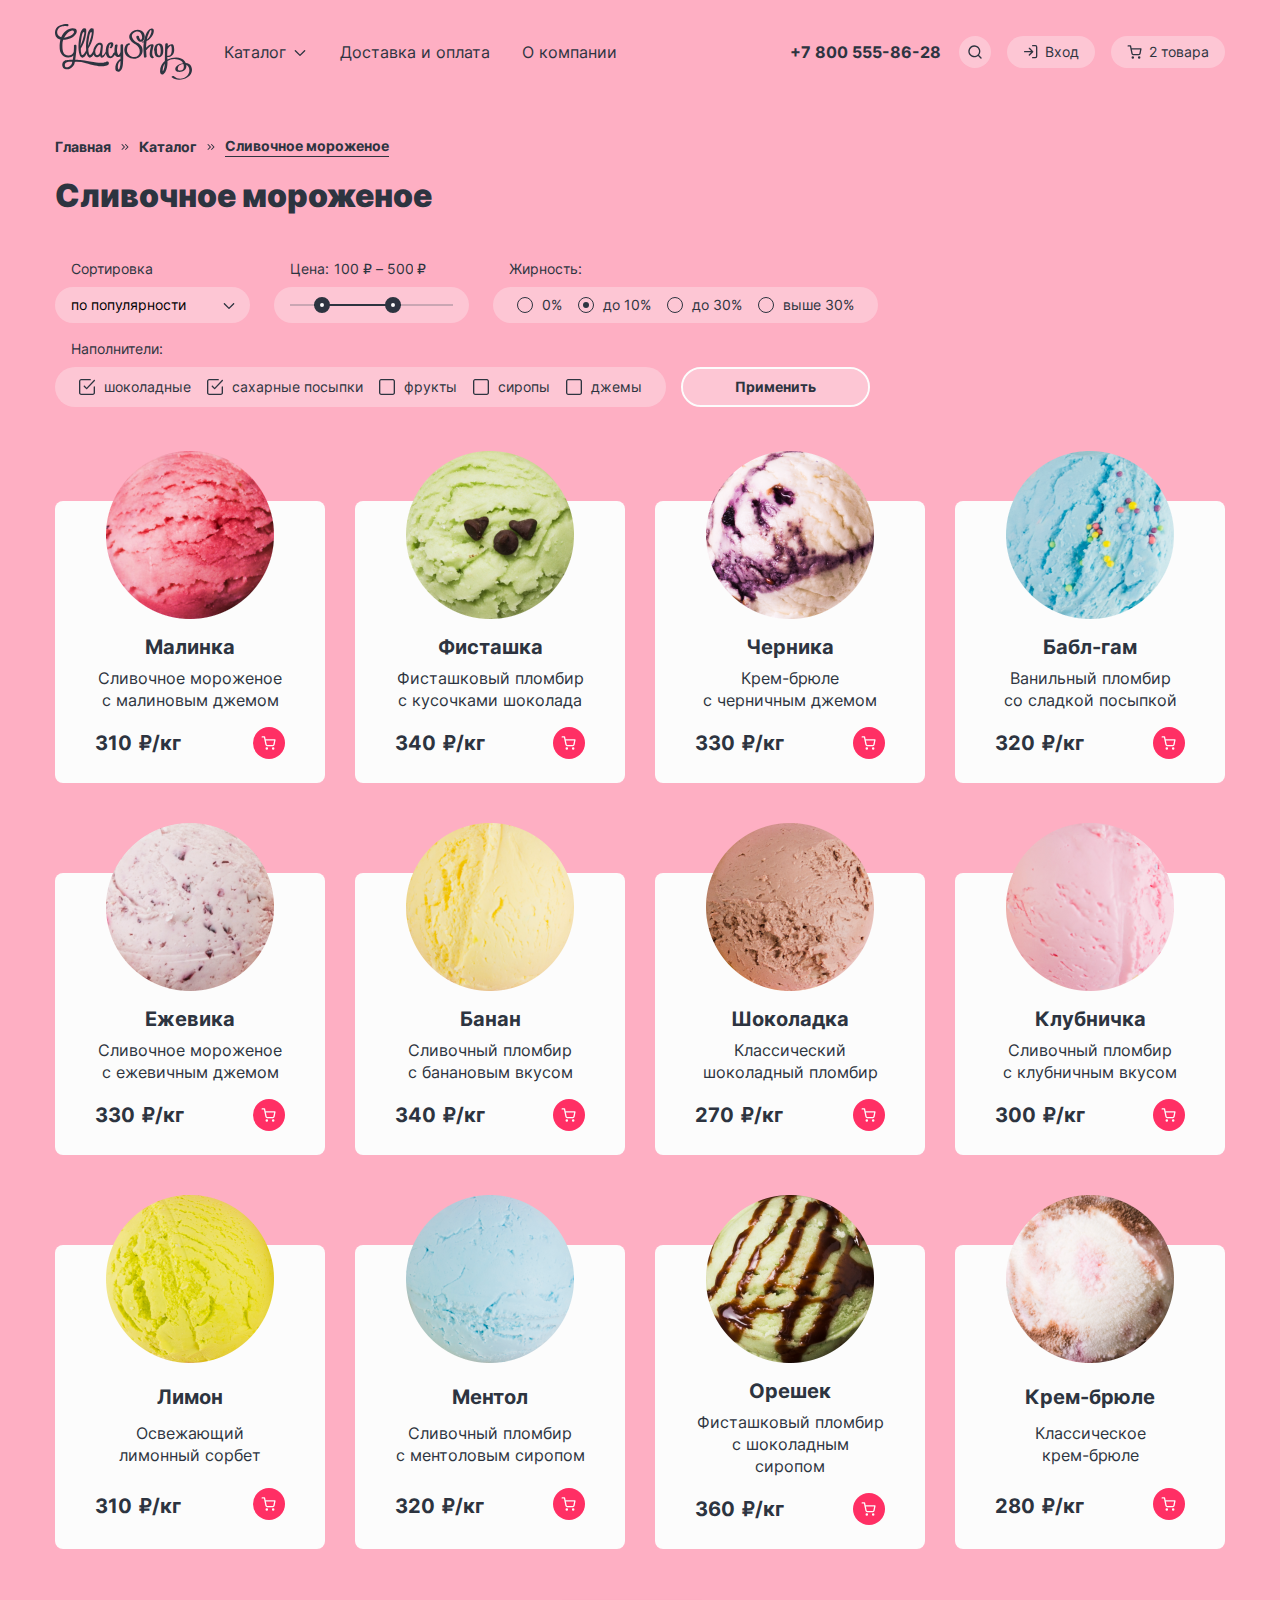
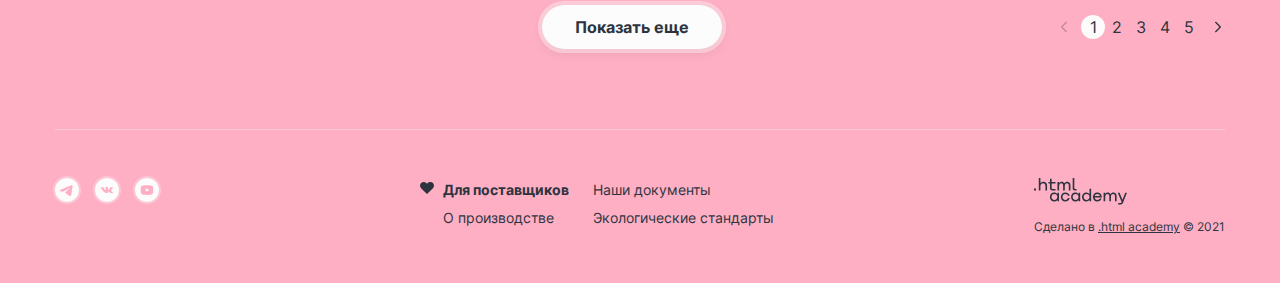
==== commit 8eaa9010: "Исправляет пагинацию" ====
--- a/catalog.html
+++ b/catalog.html
@@ -362,7 +362,6 @@
           <button class="card__button">
             <span class="visually-hidden">Купить</span>
             <svg class="card__icon" width="16" height="16" fill="none" xmlns="http://www.w3.org/2000/svg"><path fill-rule="evenodd" clip-rule="evenodd" d="M1.17 1.25a.67.67 0 0 0 0 1.33h1.77l.47 2.34v.05l.97 4.84a1.83 1.83 0 0 0 1.82 1.46h5.62a1.83 1.83 0 0 0 1.82-1.46V9.8l.93-4.86a.67.67 0 0 0-.66-.8h-9.3L4.14 1.8a.67.67 0 0 0-.66-.54H1.17Zm4.52 8.3-.81-4.07h8.23l-.78 4.07a.5.5 0 0 1-.49.4H6.18a.5.5 0 0 1-.49-.4ZM4.56 13.5a1.25 1.25 0 1 1 2.49 0 1.25 1.25 0 0 1-2.5 0Zm6.37 0a1.25 1.25 0 1 1 2.5 0 1.25 1.25 0 0 1-2.5 0Z" fill="currentColor"/></svg>
-            </svg>
           </button>
         </article>
 
@@ -477,9 +476,9 @@
 
           <ul class="pagination__list">
             <li class="pagination__item">
-              <a href="#" class="pagination__link pagination__link--prev pagination_link--disabled">
+              <a href="#" class="pagination__link pagination__prev pagination_link--disabled">
                 <span class="visually-hidden">Предыдущая страница</span>
-                <svg width="16" height="16" viewBox="0 0 16 16" fill="none" xmlns="http://www.w3.org/2000/svg">
+                <svg  class="pagination__icon" width="16" height="16" viewBox="0 0 16 16" fill="none" xmlns="http://www.w3.org/2000/svg">
                   <path fill-rule="evenodd" clip-rule="evenodd" d="M9.8033 3.80515C10.063 3.54545 10.063 3.12439 9.8033 2.8647C9.54361 2.605 9.12255 2.605 8.86285 2.8647L4.19477 7.53277C3.93593 7.79162 3.93508 8.21075 4.19221 8.47065C4.19338 8.47183 4.19454 8.47301 4.19572 8.47418L8.8638 13.1423C9.12349 13.402 9.54455 13.402 9.80425 13.1423C10.0639 12.8826 10.0639 12.4615 9.80425 12.2018L5.60545 8.00301L9.8033 3.80515Z" fill="currentColor"/>
                 </svg>
               </a>
@@ -502,9 +501,9 @@
             </li>
 
             <li class="pagination__item">
-              <a href="" class="pagination__link pagination__link--next">
+              <a href="" class="pagination__link pagination__next">
                 <span class="visually-hidden">Следующая страница</span>
-                <svg width="16" height="16" viewBox="0 0 16 16" fill="none" xmlns="http://www.w3.org/2000/svg">
+                <svg class="pagination__icon" width="16" height="16" viewBox="0 0 16 16" fill="none" xmlns="http://www.w3.org/2000/svg">
                   <path fill-rule="evenodd" clip-rule="evenodd" d="M7.13526 2.8647C6.87557 2.605 6.45451 2.605 6.19481 2.8647C5.93511 3.12439 5.93511 3.54545 6.19481 3.80515L10.3961 8.00643L6.19477 12.2077C5.93508 12.4674 5.93508 12.8885 6.19477 13.1482C6.45447 13.4079 6.87553 13.4079 7.13523 13.1482L11.804 8.47944C11.8049 8.47852 11.8058 8.47759 11.8068 8.47666C12.0665 8.21696 12.0665 7.79591 11.8068 7.53621L7.13526 2.8647Z" fill="currentColor"/>
                 </svg>
               </a>
--- a/css/style.css
+++ b/css/style.css
@@ -1817,6 +1817,7 @@
   display: flex;
   justify-content: space-between;
   align-items: center;
+
 }
 
 .pagination::before {
@@ -1883,18 +1884,25 @@
   background-color: var(--color-basic-extra-light);
 }
 
-.pagination__link--prev {
-  padding-left: 0;
-  color: var(--color-basic-extra-dark);
-}
-
-.pagination__link--next {
-  padding-right: 0;
+.pagination__prev {
+  margin-right: 4px;
+  margin-left: -4px;
+  color: var(--color-basic-extra-dark);
+}
+
+.pagination__next {
+  margin-right: -4px;
+  margin-left: 4px;
   color: var(--color-basic-extra-dark);
 }
 
 .pagination_link--disabled {
   opacity: 0.3;
+}
+
+.pagination__icon {
+  width: 16px;
+  height: 16px;
 }
 
 /* Modal */
